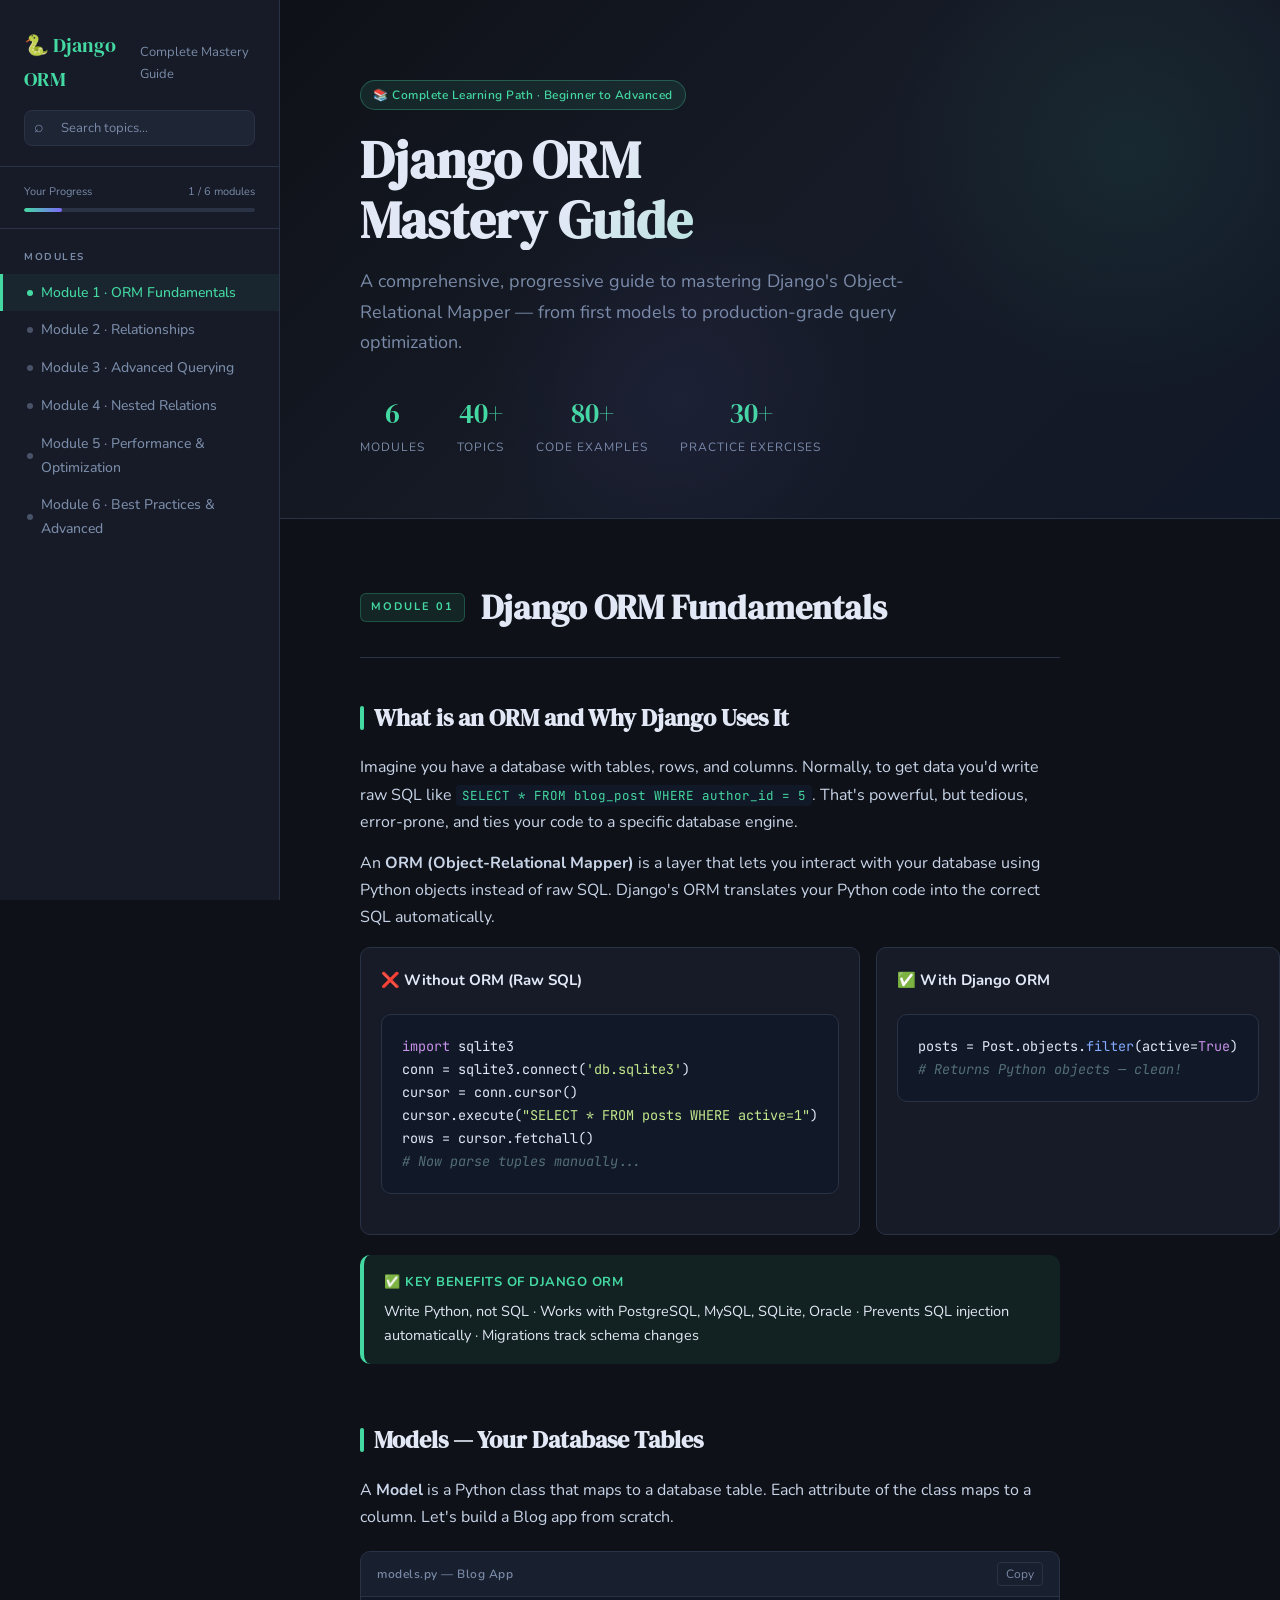
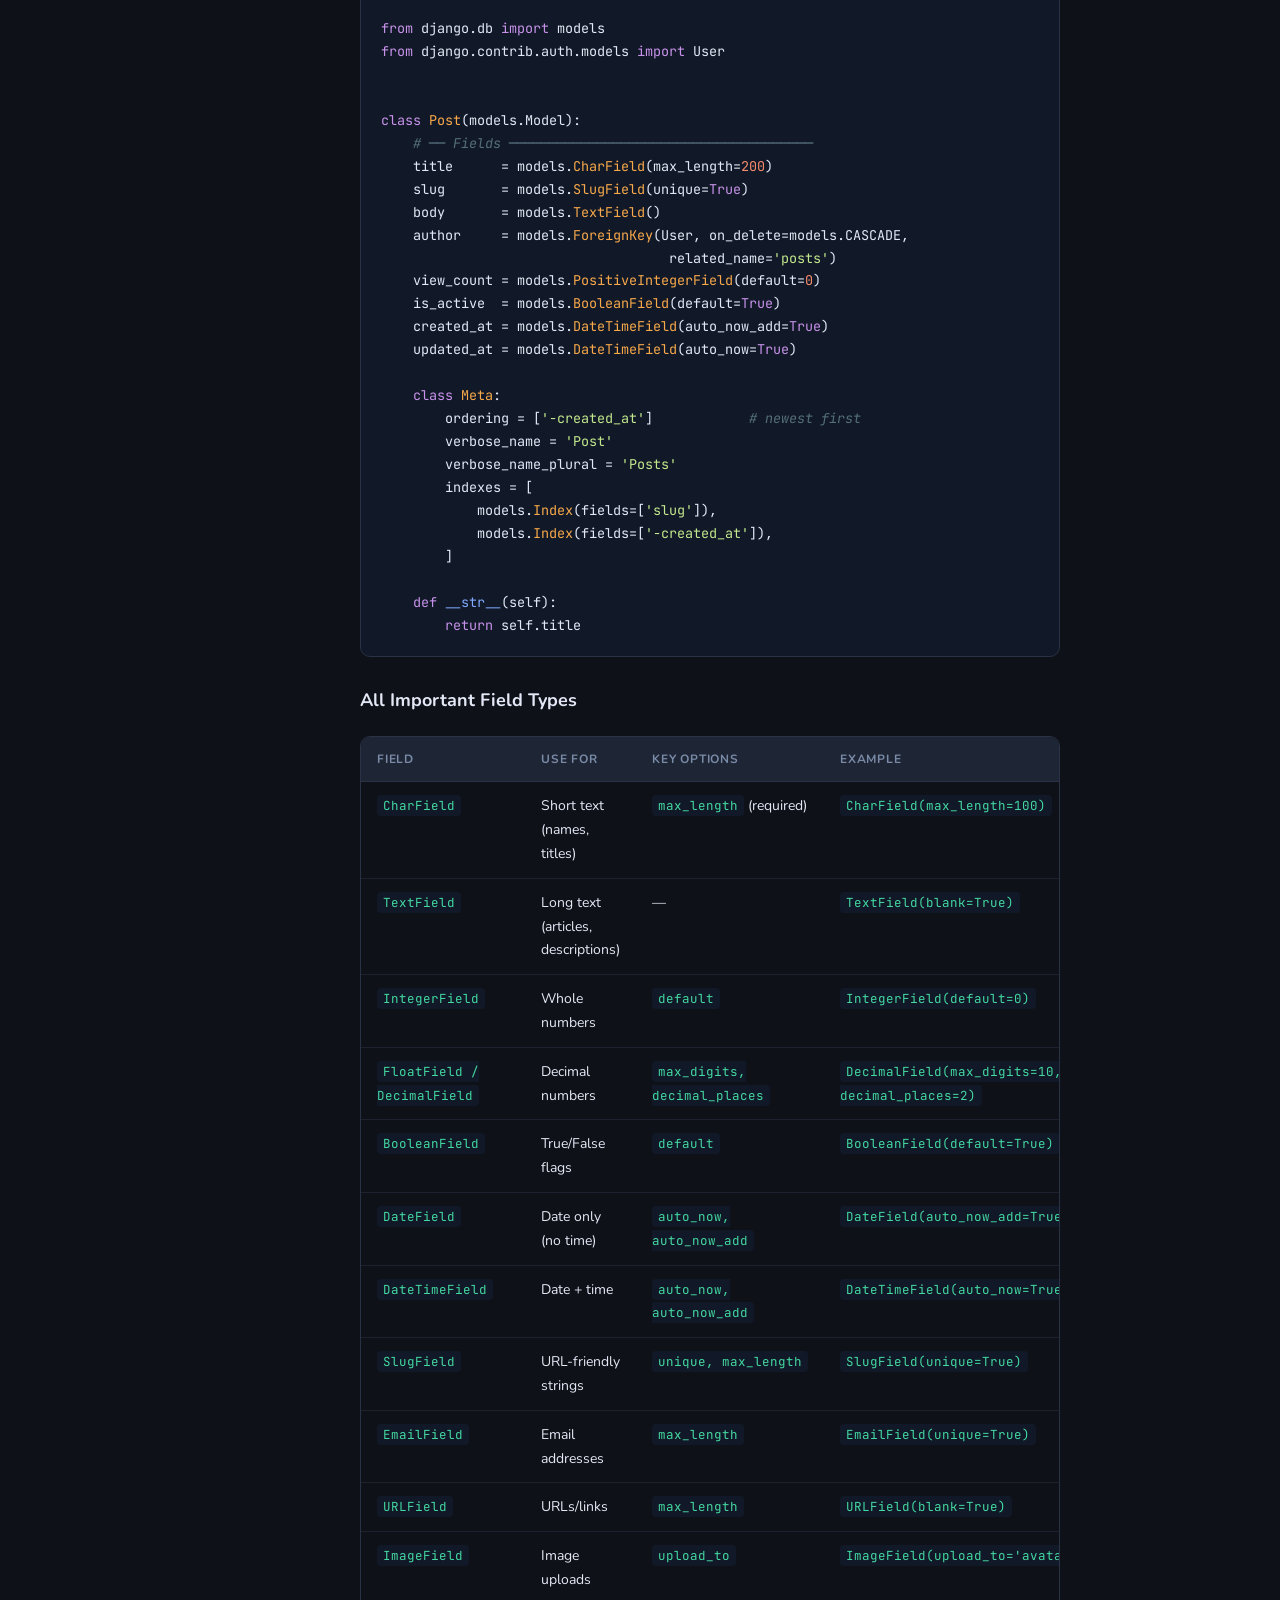
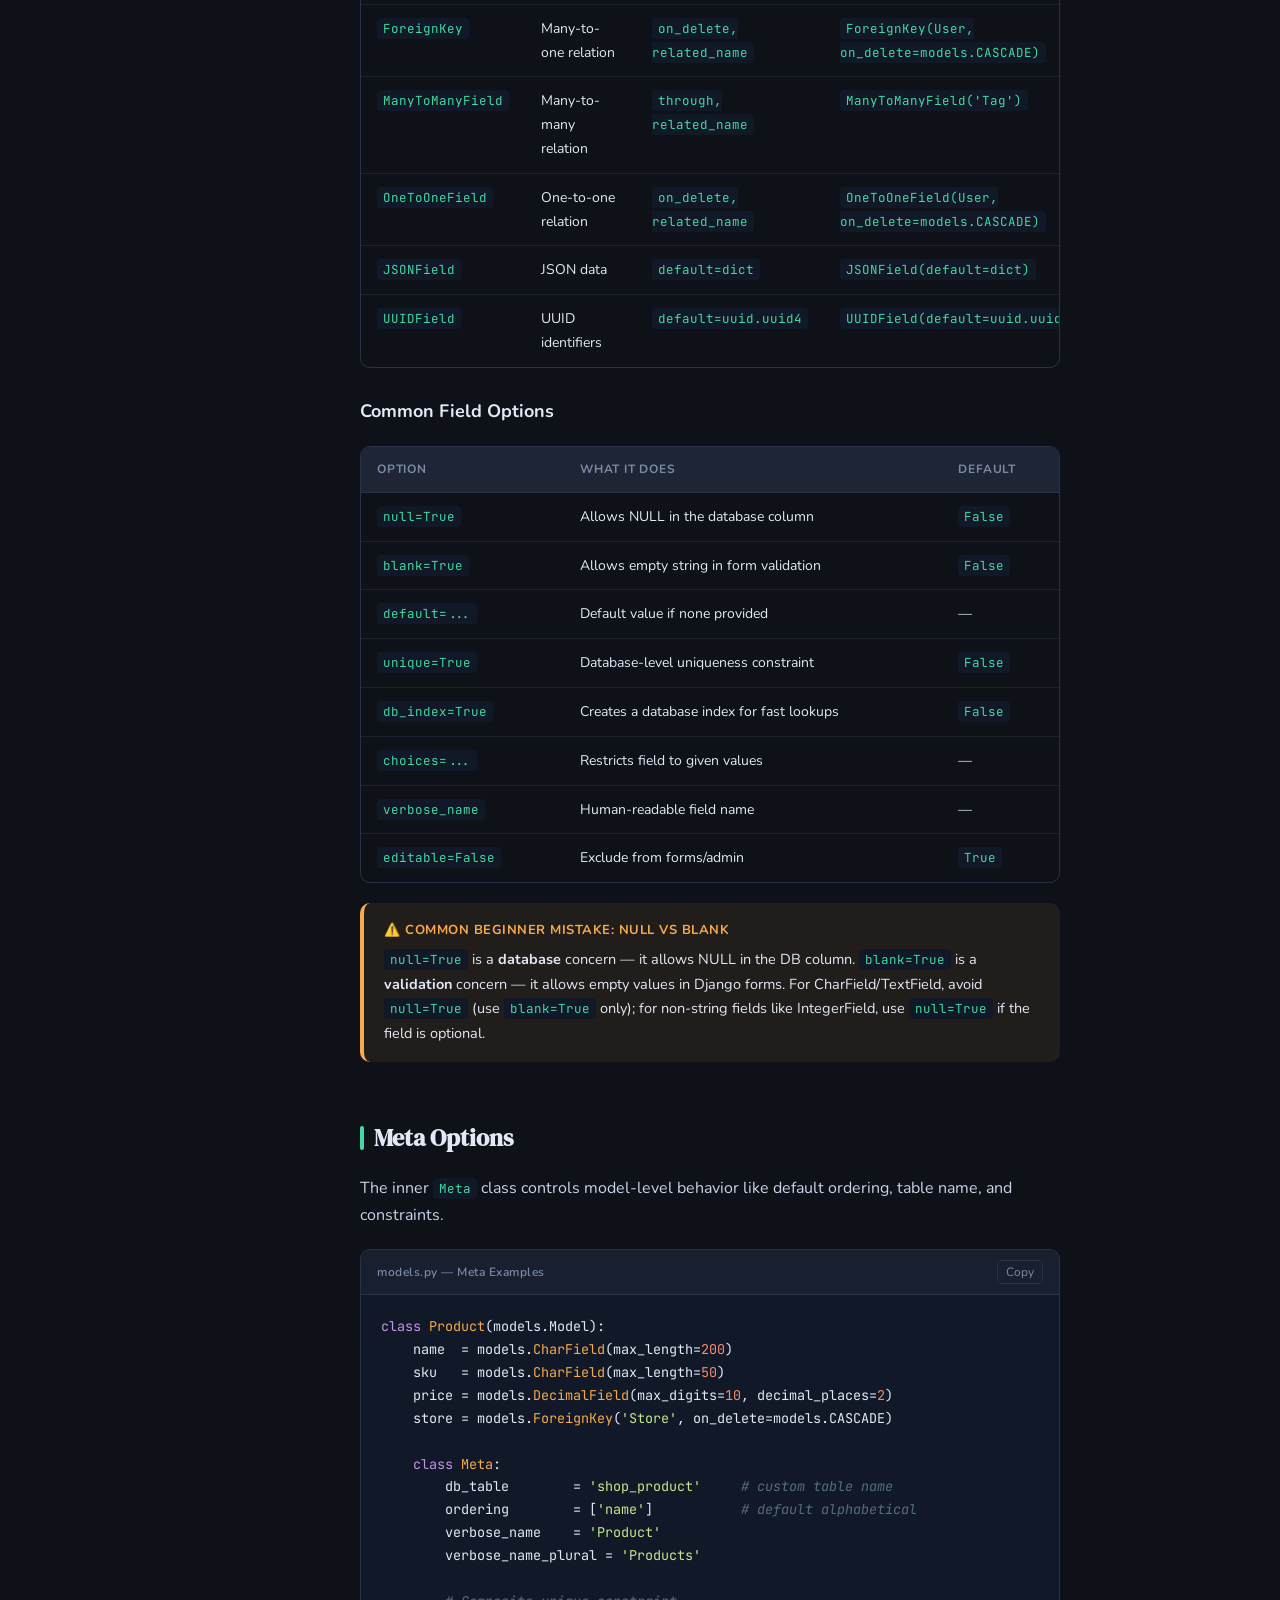
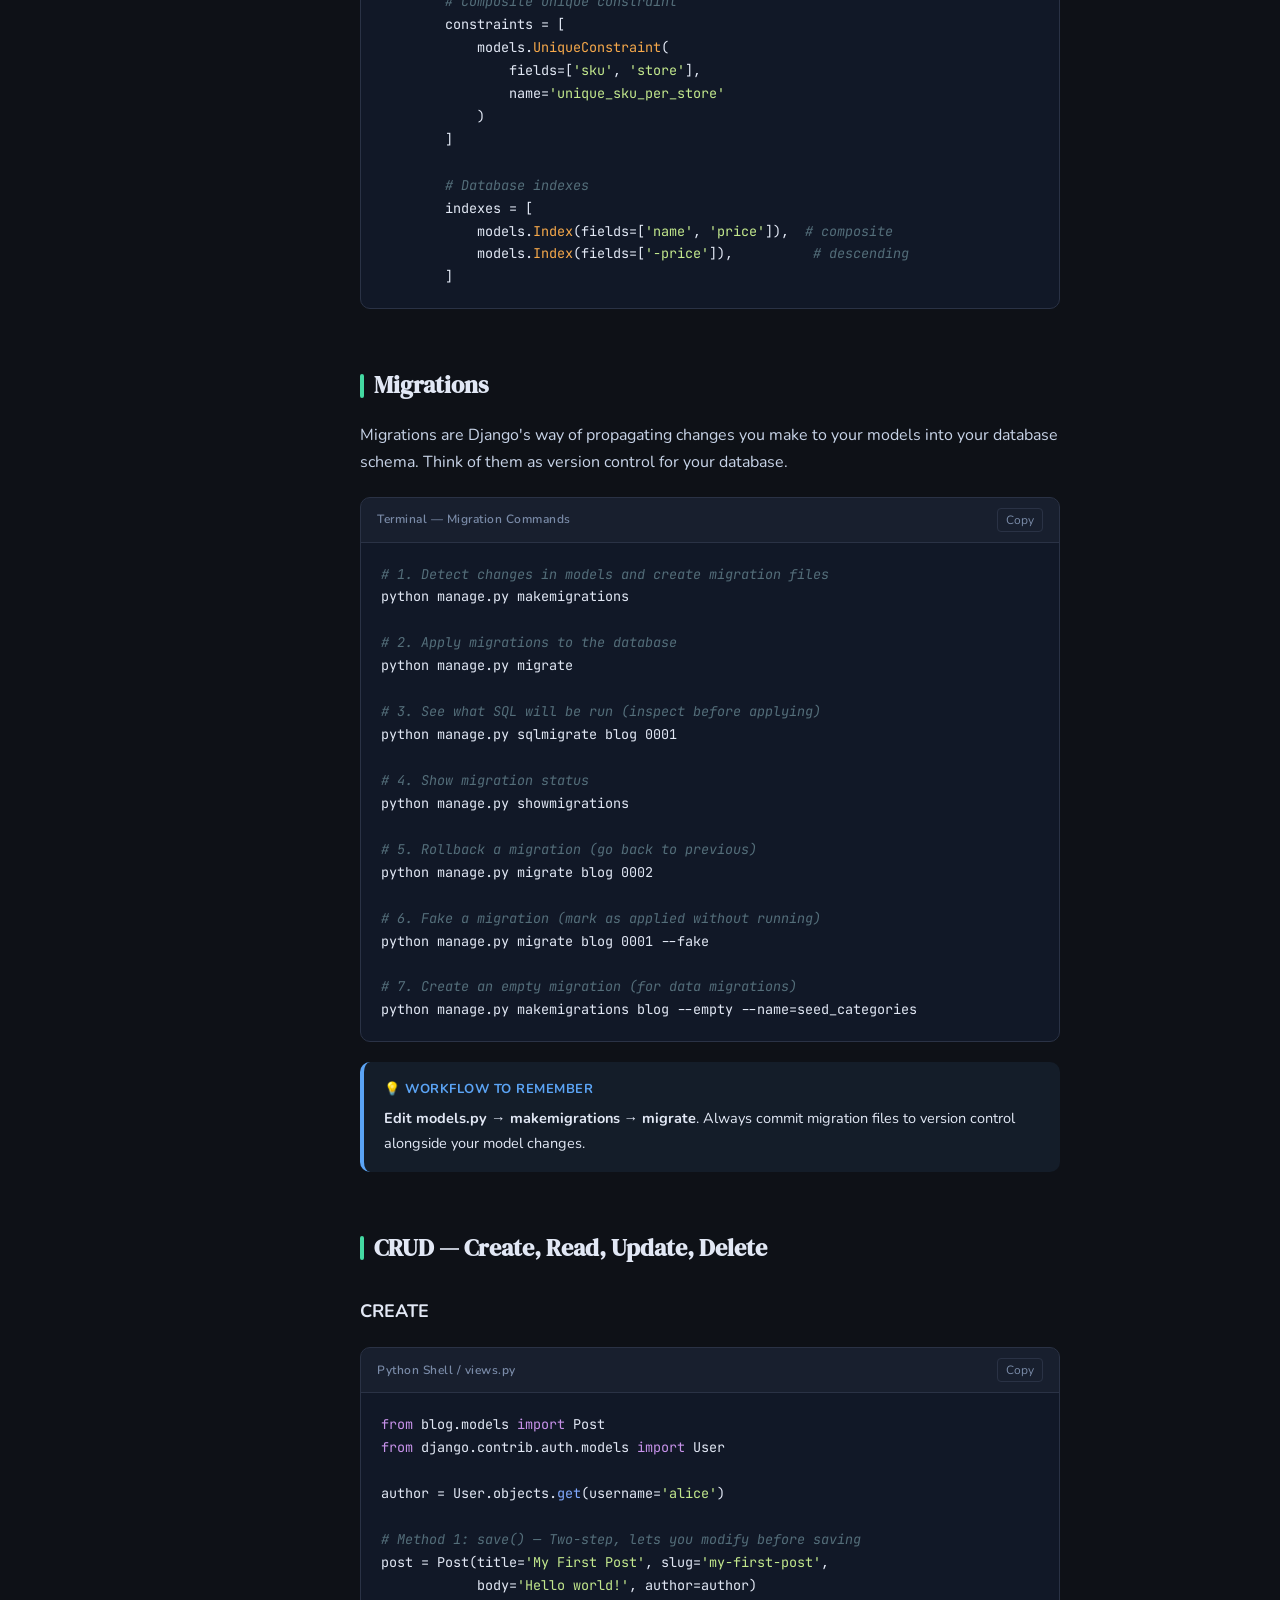
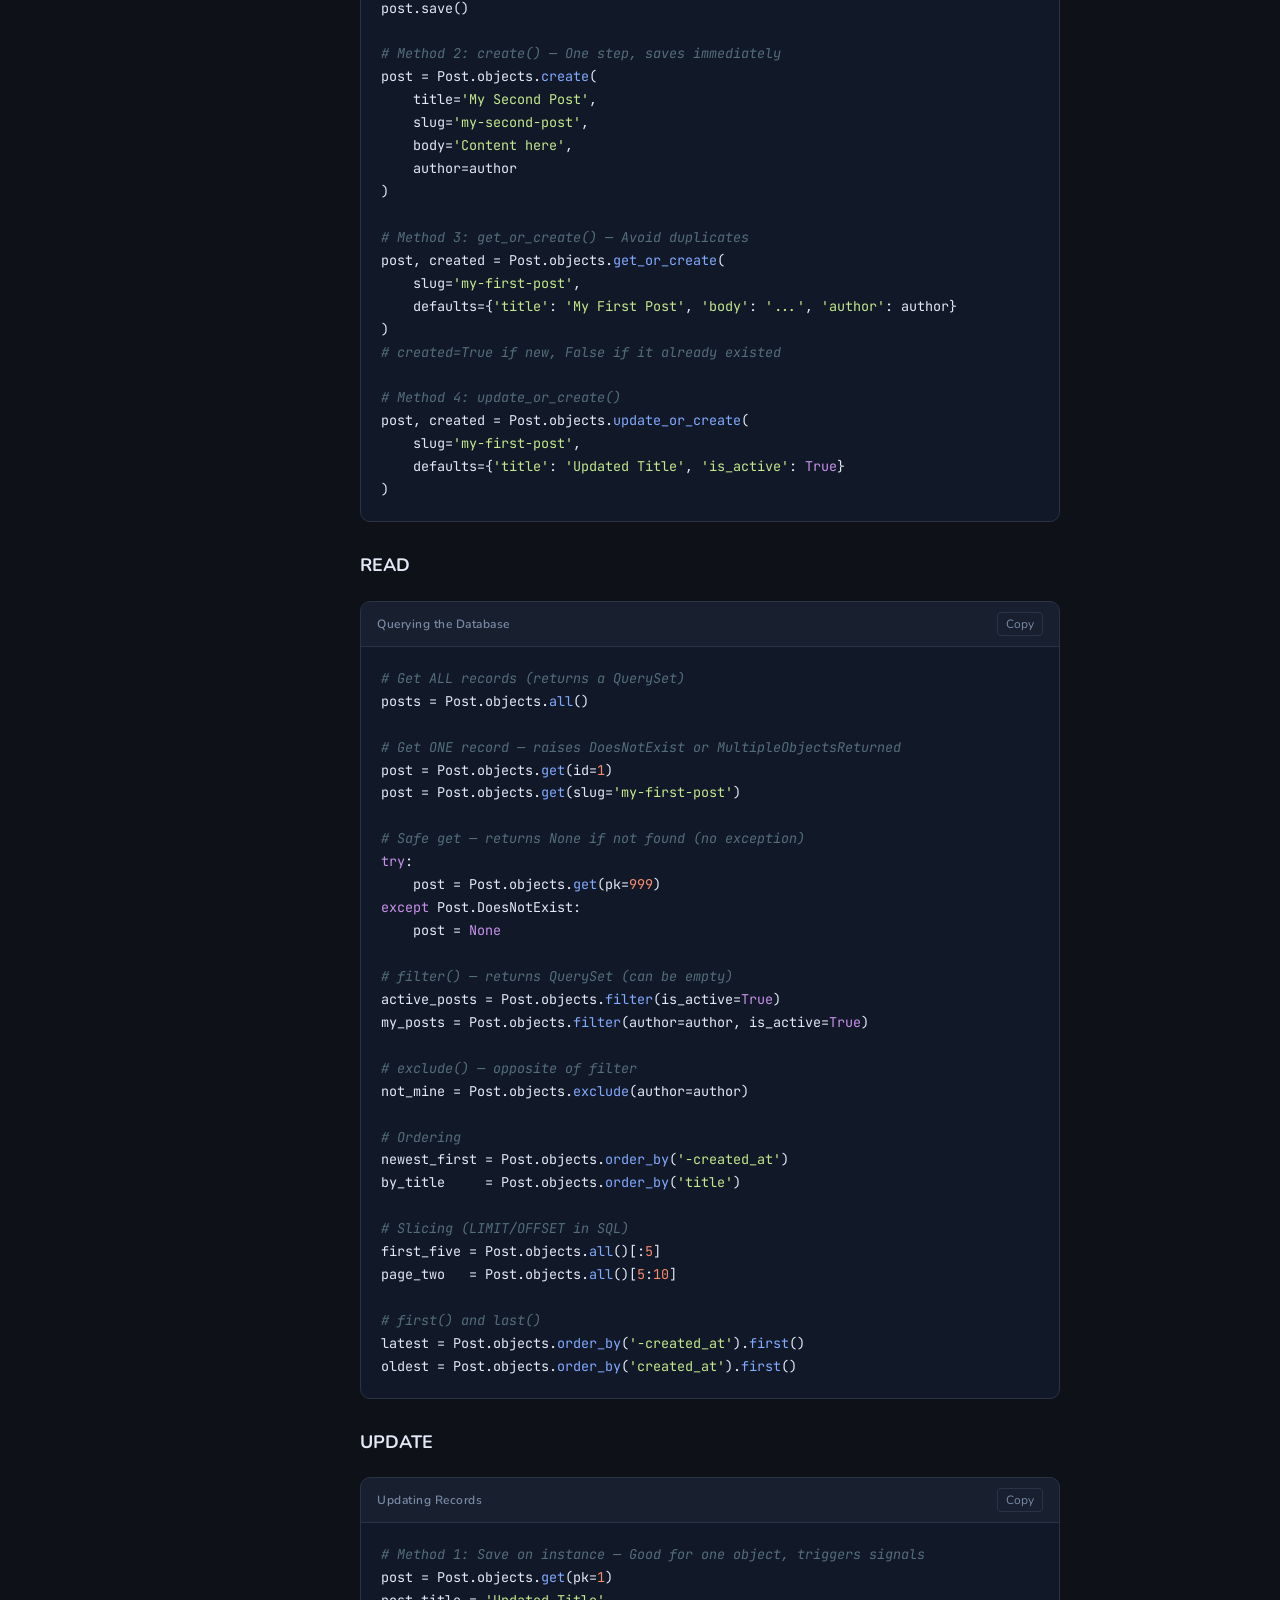
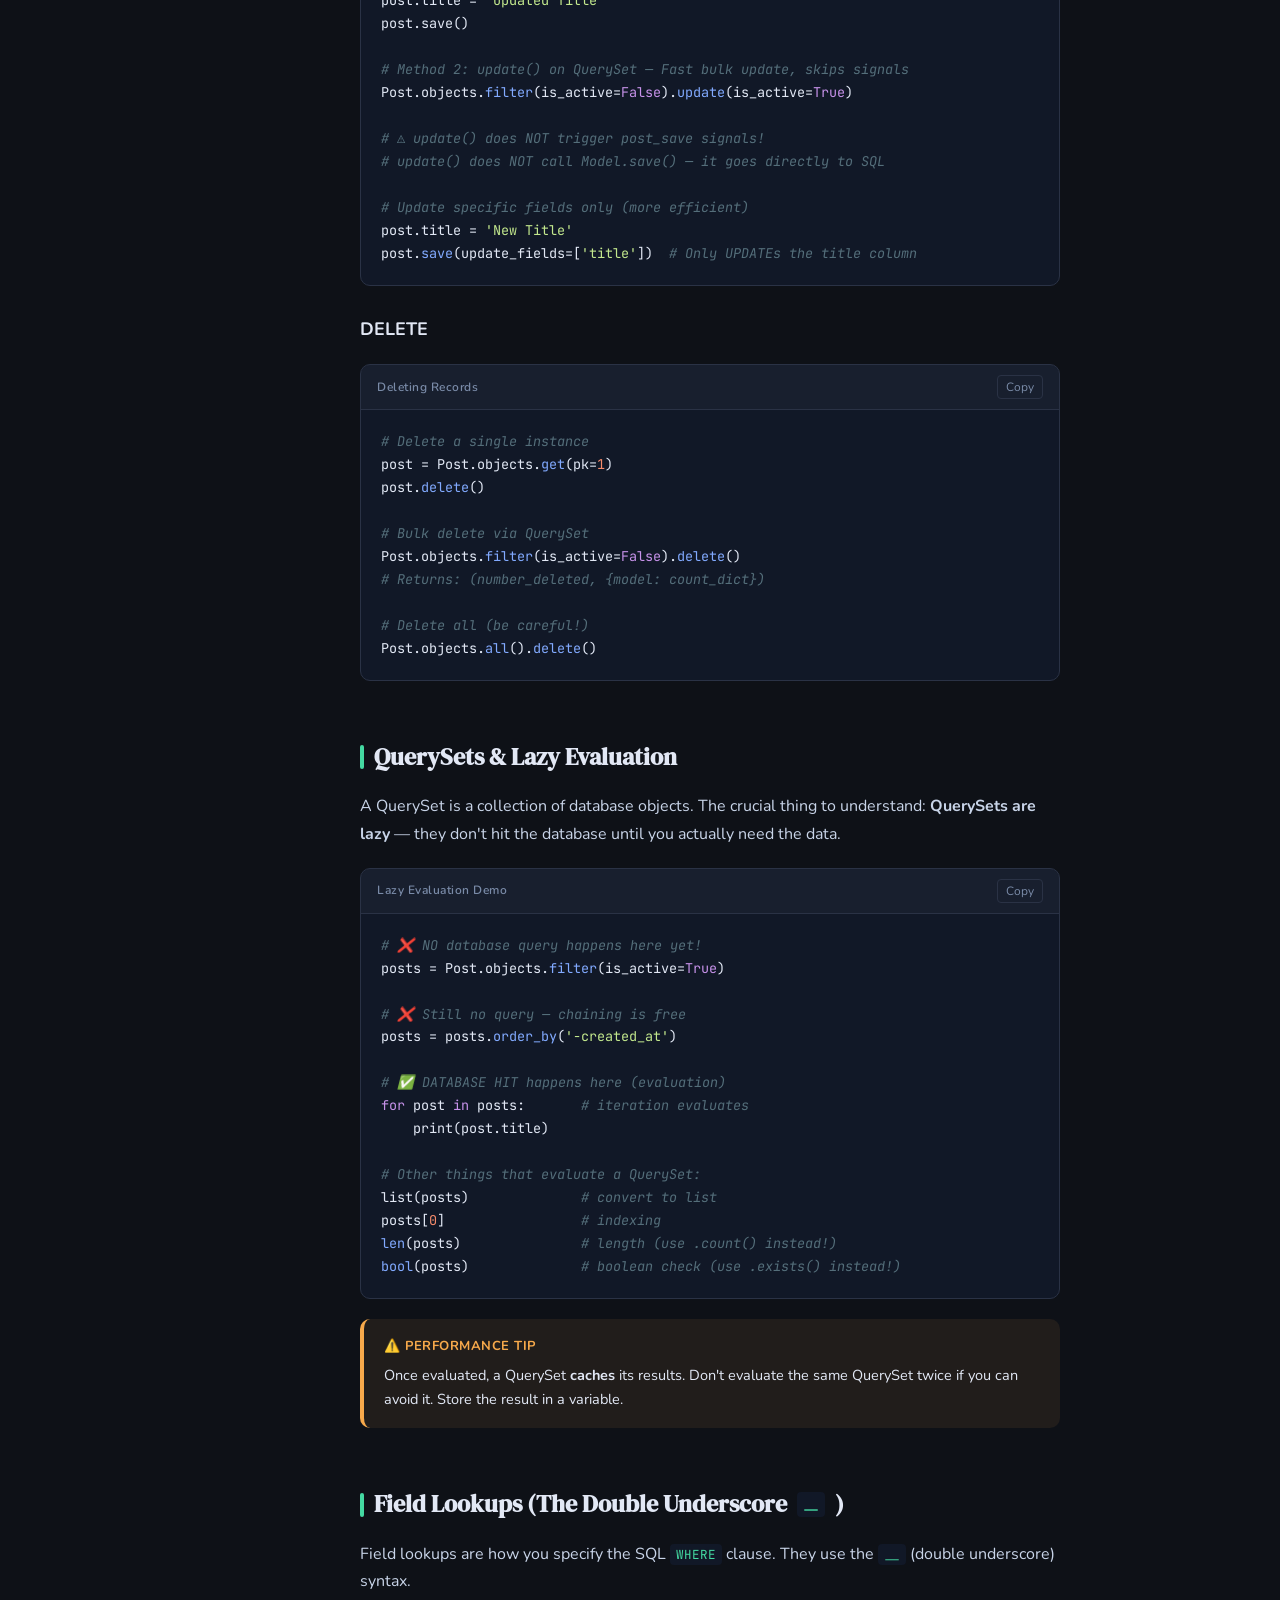
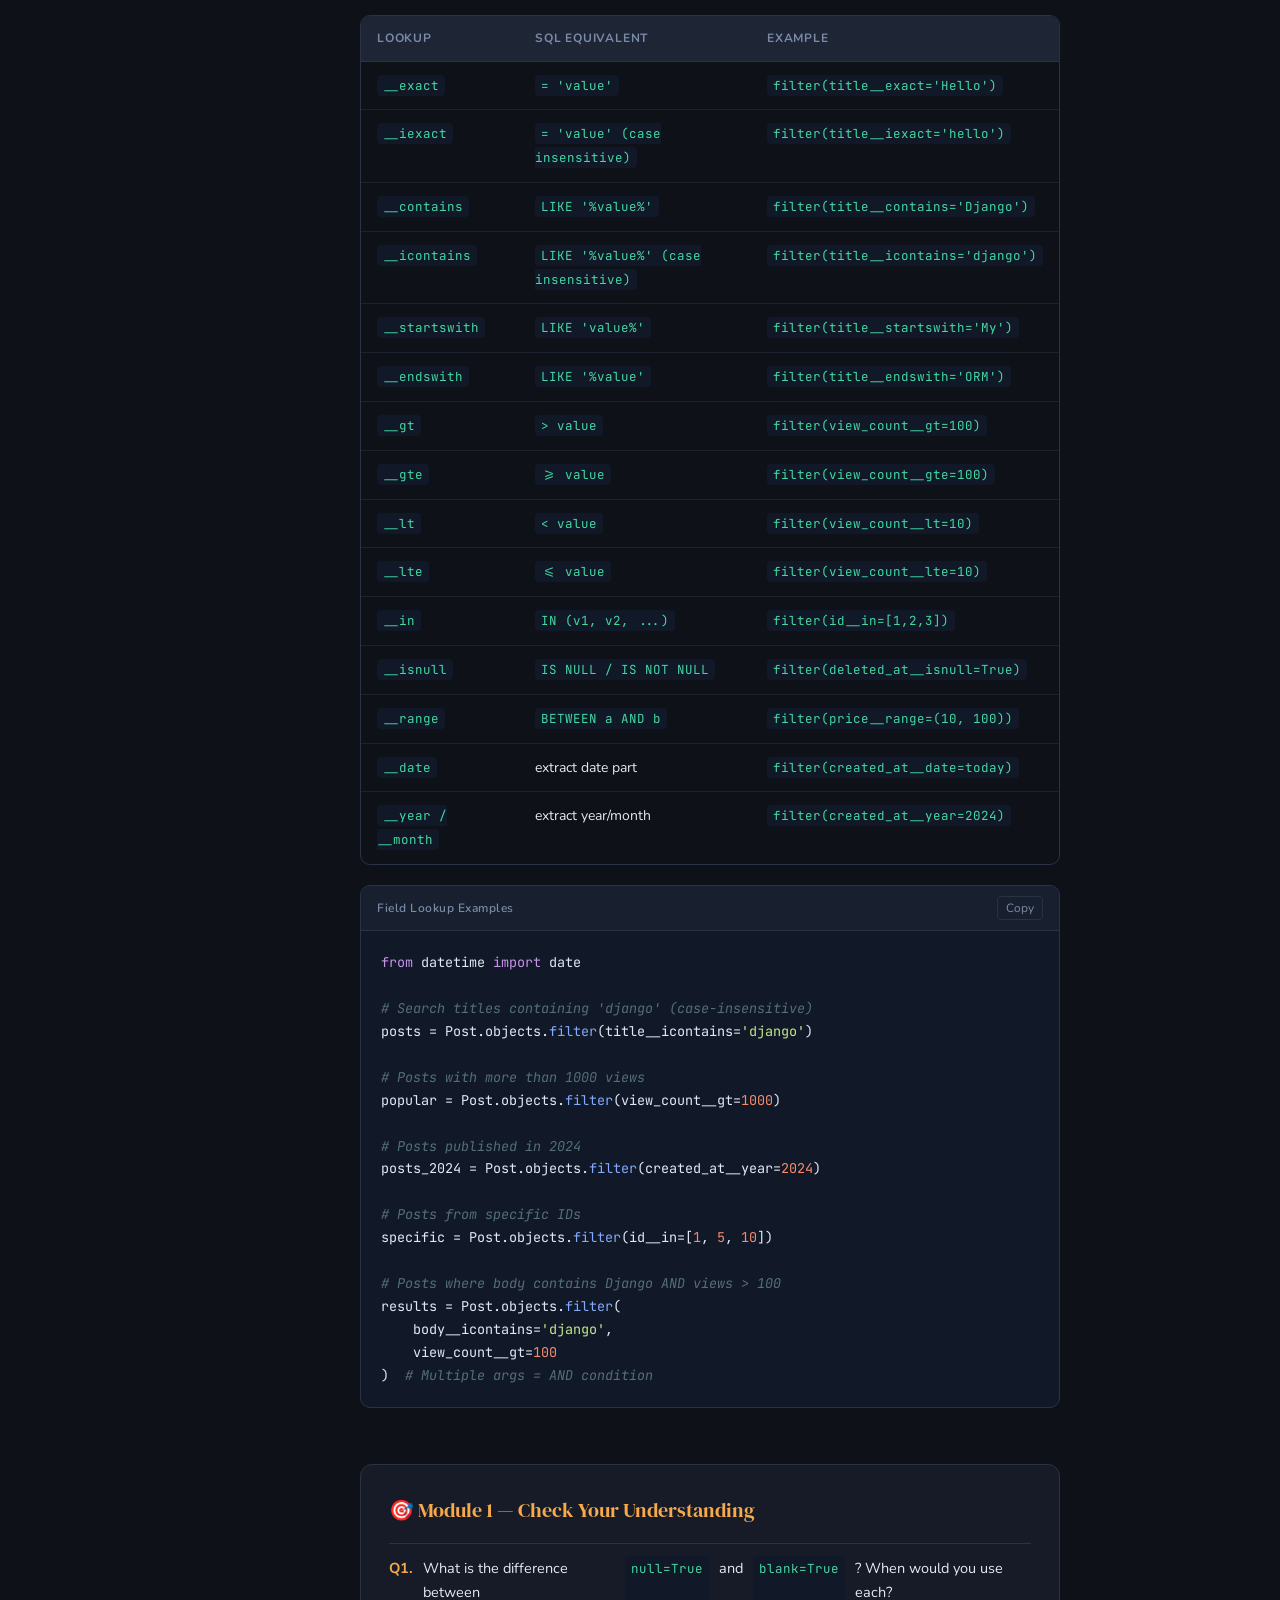
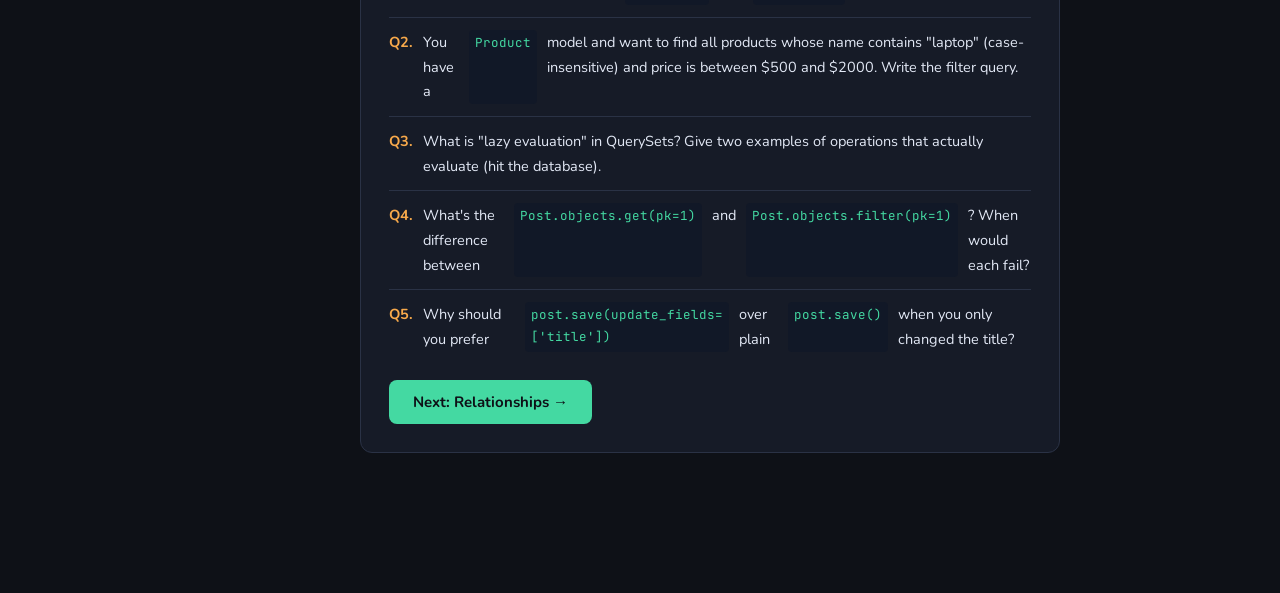
==== django-orm-docs.html @ 96771d65 "django orm docs" ====
<!DOCTYPE html>
<html lang="en">
<head>
<meta charset="UTF-8">
<meta name="viewport" content="width=device-width, initial-scale=1.0">
<title>Django ORM Mastery — Complete Guide</title>
<link href="https://fonts.googleapis.com/css2?family=DM+Serif+Display:ital@0;1&family=JetBrains+Mono:wght@400;600&family=Nunito:wght@400;500;600;700&display=swap" rel="stylesheet">
<style>
  :root {
    --bg: #0e1117;
    --surface: #161b27;
    --surface2: #1e2535;
    --border: #2a3245;
    --accent: #44d9a2;
    --accent2: #7c6af7;
    --accent3: #f7a94b;
    --accent4: #e85d8a;
    --text: #e2e8f5;
    --text-muted: #7a8ba8;
    --code-bg: #111827;
    --green: #44d9a2;
    --purple: #7c6af7;
    --orange: #f7a94b;
    --pink: #e85d8a;
    --blue: #5ba4f5;
  }

  * { margin: 0; padding: 0; box-sizing: border-box; }

  html { scroll-behavior: smooth; }

  body {
    background: var(--bg);
    color: var(--text);
    font-family: 'Nunito', sans-serif;
    font-size: 16px;
    line-height: 1.7;
    display: flex;
    min-height: 100vh;
  }

  /* SIDEBAR */
  .sidebar {
    width: 280px;
    min-width: 280px;
    background: var(--surface);
    border-right: 1px solid var(--border);
    height: 100vh;
    position: sticky;
    top: 0;
    overflow-y: auto;
    padding: 0 0 40px 0;
    scrollbar-width: thin;
    scrollbar-color: var(--border) transparent;
  }

  .sidebar-header {
    padding: 28px 24px 20px;
    border-bottom: 1px solid var(--border);
    position: sticky;
    top: 0;
    background: var(--surface);
    z-index: 10;
  }

  .sidebar-logo {
    font-family: 'DM Serif Display', serif;
    font-size: 20px;
    color: var(--accent);
    display: flex;
    align-items: center;
    gap: 8px;
  }

  .sidebar-logo span { color: var(--text-muted); font-size: 13px; font-family: 'Nunito', sans-serif; display: block; margin-top: 2px; }

  .sidebar-search {
    margin-top: 14px;
    position: relative;
  }

  .sidebar-search input {
    width: 100%;
    background: var(--surface2);
    border: 1px solid var(--border);
    border-radius: 8px;
    padding: 8px 12px 8px 36px;
    color: var(--text);
    font-size: 13px;
    font-family: 'Nunito', sans-serif;
    outline: none;
    transition: border-color 0.2s;
  }

  .sidebar-search input:focus { border-color: var(--accent); }
  .sidebar-search input::placeholder { color: var(--text-muted); }

  .sidebar-search::before {
    content: '⌕';
    position: absolute;
    left: 10px;
    top: 50%;
    transform: translateY(-50%);
    color: var(--text-muted);
    font-size: 16px;
  }

  .nav-section {
    padding: 20px 0 0 0;
  }

  .nav-section-label {
    font-size: 10px;
    font-weight: 700;
    letter-spacing: 1.5px;
    text-transform: uppercase;
    color: var(--text-muted);
    padding: 0 24px 8px;
  }

  .nav-item {
    display: flex;
    align-items: center;
    gap: 8px;
    padding: 7px 24px;
    color: var(--text-muted);
    text-decoration: none;
    font-size: 14px;
    font-weight: 500;
    border-left: 3px solid transparent;
    transition: all 0.15s;
    cursor: pointer;
  }

  .nav-item:hover { color: var(--text); background: var(--surface2); }
  .nav-item.active { color: var(--accent); border-left-color: var(--accent); background: rgba(68,217,162,0.06); }

  .nav-item .dot {
    width: 6px; height: 6px;
    border-radius: 50%;
    background: currentColor;
    flex-shrink: 0;
    opacity: 0.5;
  }

  .nav-item.active .dot { opacity: 1; }

  /* MAIN */
  .main {
    flex: 1;
    min-width: 0;
    padding: 0;
  }

  /* HERO */
  .hero {
    background: linear-gradient(135deg, #0e1117 0%, #161b27 50%, #111827 100%);
    border-bottom: 1px solid var(--border);
    padding: 80px 80px 60px;
    position: relative;
    overflow: hidden;
  }

  .hero::before {
    content: '';
    position: absolute;
    top: -100px; right: -100px;
    width: 500px; height: 500px;
    background: radial-gradient(circle, rgba(68,217,162,0.08) 0%, transparent 70%);
    pointer-events: none;
  }

  .hero::after {
    content: '';
    position: absolute;
    bottom: -80px; left: 200px;
    width: 400px; height: 400px;
    background: radial-gradient(circle, rgba(124,106,247,0.07) 0%, transparent 70%);
    pointer-events: none;
  }

  .hero-badge {
    display: inline-flex;
    align-items: center;
    gap: 6px;
    background: rgba(68,217,162,0.1);
    border: 1px solid rgba(68,217,162,0.3);
    border-radius: 20px;
    padding: 4px 12px;
    font-size: 12px;
    color: var(--accent);
    font-weight: 600;
    margin-bottom: 20px;
    letter-spacing: 0.5px;
  }

  .hero h1 {
    font-family: 'DM Serif Display', serif;
    font-size: 52px;
    line-height: 1.15;
    margin-bottom: 16px;
    background: linear-gradient(135deg, #e2e8f5 30%, var(--accent));
    -webkit-background-clip: text;
    -webkit-text-fill-color: transparent;
    background-clip: text;
  }

  .hero p {
    font-size: 18px;
    color: var(--text-muted);
    max-width: 600px;
    margin-bottom: 32px;
  }

  .hero-stats {
    display: flex;
    gap: 32px;
  }

  .hero-stat {
    text-align: center;
  }

  .hero-stat .num {
    font-family: 'DM Serif Display', serif;
    font-size: 28px;
    color: var(--accent);
  }

  .hero-stat .label {
    font-size: 12px;
    color: var(--text-muted);
    text-transform: uppercase;
    letter-spacing: 1px;
  }

  /* CONTENT AREA */
  .content {
    max-width: 860px;
    padding: 60px 80px;
  }

  /* MODULE */
  .module {
    margin-bottom: 80px;
    display: none;
  }

  .module.active { display: block; }

  .module-header {
    display: flex;
    align-items: center;
    gap: 16px;
    margin-bottom: 40px;
    padding-bottom: 20px;
    border-bottom: 1px solid var(--border);
  }

  .module-number {
    font-size: 11px;
    font-weight: 700;
    letter-spacing: 2px;
    text-transform: uppercase;
    color: var(--accent);
    background: rgba(68,217,162,0.1);
    border: 1px solid rgba(68,217,162,0.25);
    border-radius: 6px;
    padding: 4px 10px;
    white-space: nowrap;
  }

  .module-title {
    font-family: 'DM Serif Display', serif;
    font-size: 34px;
    color: var(--text);
  }

  /* SECTIONS */
  .section {
    margin-bottom: 56px;
  }

  .section-title {
    font-family: 'DM Serif Display', serif;
    font-size: 24px;
    color: var(--text);
    margin-bottom: 16px;
    display: flex;
    align-items: center;
    gap: 10px;
  }

  .section-title::before {
    content: '';
    display: inline-block;
    width: 4px;
    height: 24px;
    background: var(--accent);
    border-radius: 2px;
    flex-shrink: 0;
  }

  .subsection-title {
    font-size: 18px;
    font-weight: 700;
    color: var(--text);
    margin: 28px 0 12px;
  }

  p { margin-bottom: 14px; color: #c8d4e8; }

  /* CALLOUT BOXES */
  .callout {
    border-radius: 10px;
    padding: 16px 20px;
    margin: 20px 0;
    border-left: 4px solid;
    font-size: 14.5px;
  }

  .callout.info { background: rgba(91,164,245,0.08); border-color: var(--blue); }
  .callout.success { background: rgba(68,217,162,0.08); border-color: var(--accent); }
  .callout.warning { background: rgba(247,169,75,0.08); border-color: var(--orange); }
  .callout.danger { background: rgba(232,93,138,0.08); border-color: var(--pink); }

  .callout-title {
    font-weight: 700;
    font-size: 13px;
    text-transform: uppercase;
    letter-spacing: 0.5px;
    margin-bottom: 6px;
  }

  .callout.info .callout-title { color: var(--blue); }
  .callout.success .callout-title { color: var(--accent); }
  .callout.warning .callout-title { color: var(--orange); }
  .callout.danger .callout-title { color: var(--pink); }

  /* CODE BLOCKS */
  .code-block {
    background: var(--code-bg);
    border: 1px solid var(--border);
    border-radius: 10px;
    margin: 20px 0;
    overflow: hidden;
  }

  .code-header {
    display: flex;
    align-items: center;
    justify-content: space-between;
    padding: 10px 16px;
    background: rgba(255,255,255,0.03);
    border-bottom: 1px solid var(--border);
  }

  .code-lang {
    font-size: 12px;
    font-weight: 600;
    color: var(--text-muted);
    letter-spacing: 0.5px;
  }

  .code-copy {
    font-size: 12px;
    color: var(--text-muted);
    cursor: pointer;
    padding: 3px 8px;
    border-radius: 4px;
    background: transparent;
    border: 1px solid var(--border);
    color: var(--text-muted);
    transition: all 0.2s;
    font-family: 'Nunito', sans-serif;
  }

  .code-copy:hover { color: var(--accent); border-color: var(--accent); }

  pre {
    padding: 20px;
    overflow-x: auto;
    font-family: 'JetBrains Mono', monospace;
    font-size: 13.5px;
    line-height: 1.7;
  }

  /* Syntax highlighting via spans */
  .kw { color: #c792ea; }
  .cm { color: #546e7a; font-style: italic; }
  .st { color: #c3e88d; }
  .fn { color: #82aaff; }
  .cl { color: var(--orange); }
  .nu { color: #f78c6c; }
  .op { color: #89ddff; }
  .dec { color: var(--accent); }
  .at { color: #ffcb6b; }

  /* TABLES */
  .table-wrap { overflow-x: auto; margin: 20px 0; border-radius: 10px; border: 1px solid var(--border); }

  table { width: 100%; border-collapse: collapse; }
  thead { background: var(--surface2); }
  th {
    padding: 12px 16px;
    text-align: left;
    font-size: 12px;
    text-transform: uppercase;
    letter-spacing: 0.8px;
    color: var(--text-muted);
    font-weight: 700;
    border-bottom: 1px solid var(--border);
  }
  td {
    padding: 12px 16px;
    font-size: 14px;
    border-bottom: 1px solid rgba(42,50,69,0.5);
    vertical-align: top;
  }
  tr:last-child td { border-bottom: none; }
  tr:hover td { background: rgba(255,255,255,0.02); }
  code { font-family: 'JetBrains Mono', monospace; font-size: 12.5px; background: var(--code-bg); padding: 2px 6px; border-radius: 4px; color: var(--accent); }

  /* QUIZ */
  .quiz-box {
    background: var(--surface);
    border: 1px solid var(--border);
    border-radius: 12px;
    padding: 28px;
    margin: 32px 0;
  }

  .quiz-title {
    font-family: 'DM Serif Display', serif;
    font-size: 20px;
    color: var(--accent3);
    margin-bottom: 16px;
    display: flex;
    align-items: center;
    gap: 8px;
  }

  .quiz-q {
    padding: 12px 0;
    border-top: 1px solid var(--border);
    font-size: 14.5px;
    color: var(--text);
    display: flex;
    gap: 10px;
  }

  .quiz-q .qnum {
    color: var(--accent3);
    font-weight: 700;
    flex-shrink: 0;
  }

  /* NEXT MODULE BUTTON */
  .next-btn {
    display: inline-flex;
    align-items: center;
    gap: 8px;
    background: var(--accent);
    color: #0e1117;
    border: none;
    border-radius: 8px;
    padding: 12px 24px;
    font-size: 15px;
    font-weight: 700;
    cursor: pointer;
    font-family: 'Nunito', sans-serif;
    transition: all 0.2s;
    margin-top: 16px;
  }

  .next-btn:hover { background: #3bc98f; transform: translateY(-1px); box-shadow: 0 8px 24px rgba(68,217,162,0.25); }

  /* PILL TAGS */
  .tag {
    display: inline-block;
    font-size: 11px;
    font-weight: 700;
    padding: 3px 8px;
    border-radius: 4px;
    letter-spacing: 0.3px;
    margin: 2px;
  }

  .tag.green { background: rgba(68,217,162,0.15); color: var(--green); }
  .tag.purple { background: rgba(124,106,247,0.15); color: var(--purple); }
  .tag.orange { background: rgba(247,169,75,0.15); color: var(--orange); }
  .tag.pink { background: rgba(232,93,138,0.15); color: var(--pink); }
  .tag.blue { background: rgba(91,164,245,0.15); color: var(--blue); }

  /* PROGRESS BAR */
  .progress-wrap {
    padding: 16px 24px;
    border-bottom: 1px solid var(--border);
  }

  .progress-label {
    font-size: 11px;
    color: var(--text-muted);
    margin-bottom: 6px;
    display: flex;
    justify-content: space-between;
  }

  .progress-bar {
    height: 4px;
    background: var(--border);
    border-radius: 2px;
    overflow: hidden;
  }

  .progress-fill {
    height: 100%;
    background: linear-gradient(90deg, var(--accent), var(--accent2));
    border-radius: 2px;
    transition: width 0.4s ease;
  }

  /* LIST STYLES */
  ul, ol { padding-left: 20px; margin: 12px 0; }
  li { margin-bottom: 6px; color: #c8d4e8; font-size: 15px; }
  li code { font-size: 12.5px; }

  /* GRID */
  .grid-2 { display: grid; grid-template-columns: 1fr 1fr; gap: 16px; margin: 16px 0; }

  .card {
    background: var(--surface);
    border: 1px solid var(--border);
    border-radius: 10px;
    padding: 20px;
  }

  .card-title { font-weight: 700; margin-bottom: 8px; font-size: 15px; color: var(--text); }

  /* SCROLLBAR */
  ::-webkit-scrollbar { width: 6px; height: 6px; }
  ::-webkit-scrollbar-track { background: transparent; }
  ::-webkit-scrollbar-thumb { background: var(--border); border-radius: 3px; }

  /* SEPARATOR */
  hr { border: none; border-top: 1px solid var(--border); margin: 40px 0; }

  /* BREADCRUMB */
  .breadcrumb {
    font-size: 13px;
    color: var(--text-muted);
    padding: 16px 80px;
    border-bottom: 1px solid var(--border);
    background: var(--surface);
  }

  .breadcrumb span { color: var(--accent); }

  @media (max-width: 900px) {
    .sidebar { display: none; }
    .hero, .content { padding: 40px 24px; }
    .hero h1 { font-size: 36px; }
    .grid-2 { grid-template-columns: 1fr; }
  }
</style>
</head>
<body>

<!-- SIDEBAR -->
<aside class="sidebar">
  <div class="sidebar-header">
    <div class="sidebar-logo">
      🐍 Django ORM
      <span>Complete Mastery Guide</span>
    </div>
    <div class="sidebar-search">
      <input type="text" placeholder="Search topics..." id="searchInput" oninput="filterNav(this.value)">
    </div>
  </div>
  <div class="progress-wrap">
    <div class="progress-label"><span>Your Progress</span><span id="progressText">1 / 6 modules</span></div>
    <div class="progress-bar"><div class="progress-fill" id="progressFill" style="width:16.6%"></div></div>
  </div>
  <nav id="sidebarNav">
    <div class="nav-section">
      <div class="nav-section-label">Modules</div>
      <a class="nav-item active" onclick="showModule(0)" data-label="module 1 fundamentals orm basics">
        <span class="dot"></span>Module 1 · ORM Fundamentals
      </a>
      <a class="nav-item" onclick="showModule(1)" data-label="module 2 relationships foreignkey onetoonefield manytomany">
        <span class="dot"></span>Module 2 · Relationships
      </a>
      <a class="nav-item" onclick="showModule(2)" data-label="module 3 advanced querying annotate aggregate F Q">
        <span class="dot"></span>Module 3 · Advanced Querying
      </a>
      <a class="nav-item" onclick="showModule(3)" data-label="module 4 nested relations deep queries double underscore">
        <span class="dot"></span>Module 4 · Nested Relations
      </a>
      <a class="nav-item" onclick="showModule(4)" data-label="module 5 performance optimization n+1 select_related prefetch_related">
        <span class="dot"></span>Module 5 · Performance &amp; Optimization
      </a>
      <a class="nav-item" onclick="showModule(5)" data-label="module 6 best practices managers signals transactions async">
        <span class="dot"></span>Module 6 · Best Practices &amp; Advanced
      </a>
    </div>
  </nav>
</aside>

<!-- MAIN -->
<main class="main">

  <!-- HERO -->
  <div class="hero" id="heroSection">
    <div class="hero-badge">📚 Complete Learning Path · Beginner to Advanced</div>
    <h1>Django ORM<br>Mastery Guide</h1>
    <p>A comprehensive, progressive guide to mastering Django's Object-Relational Mapper — from first models to production-grade query optimization.</p>
    <div class="hero-stats">
      <div class="hero-stat"><div class="num">6</div><div class="label">Modules</div></div>
      <div class="hero-stat"><div class="num">40+</div><div class="label">Topics</div></div>
      <div class="hero-stat"><div class="num">80+</div><div class="label">Code Examples</div></div>
      <div class="hero-stat"><div class="num">30+</div><div class="label">Practice Exercises</div></div>
    </div>
  </div>

  <!-- ==================== MODULE 1 ==================== -->
  <div class="content">
  <div class="module active" id="module-0">
    <div class="module-header">
      <span class="module-number">Module 01</span>
      <h2 class="module-title">Django ORM Fundamentals</h2>
    </div>

    <!-- 1.1 What is ORM -->
    <div class="section">
      <h3 class="section-title">What is an ORM and Why Django Uses It</h3>
      <p>Imagine you have a database with tables, rows, and columns. Normally, to get data you'd write raw SQL like <code>SELECT * FROM blog_post WHERE author_id = 5</code>. That's powerful, but tedious, error-prone, and ties your code to a specific database engine.</p>
      <p>An <strong>ORM (Object-Relational Mapper)</strong> is a layer that lets you interact with your database using Python objects instead of raw SQL. Django's ORM translates your Python code into the correct SQL automatically.</p>
      <div class="grid-2">
        <div class="card">
          <div class="card-title">❌ Without ORM (Raw SQL)</div>
          <div class="code-block"><pre><span class="kw">import</span> sqlite3
conn = sqlite3.connect(<span class="st">'db.sqlite3'</span>)
cursor = conn.cursor()
cursor.execute(<span class="st">"SELECT * FROM posts WHERE active=1"</span>)
rows = cursor.fetchall()
<span class="cm"># Now parse tuples manually...</span></pre></div>
        </div>
        <div class="card">
          <div class="card-title">✅ With Django ORM</div>
          <div class="code-block"><pre>posts = Post.objects.<span class="fn">filter</span>(active=<span class="kw">True</span>)
<span class="cm"># Returns Python objects — clean!</span></pre></div>
        </div>
      </div>
      <div class="callout success">
        <div class="callout-title">✅ Key Benefits of Django ORM</div>
        Write Python, not SQL · Works with PostgreSQL, MySQL, SQLite, Oracle · Prevents SQL injection automatically · Migrations track schema changes
      </div>
    </div>

    <!-- 1.2 Your First Model -->
    <div class="section">
      <h3 class="section-title">Models — Your Database Tables</h3>
      <p>A <strong>Model</strong> is a Python class that maps to a database table. Each attribute of the class maps to a column. Let's build a Blog app from scratch.</p>
      <div class="code-block">
        <div class="code-header"><span class="code-lang">models.py — Blog App</span><button class="code-copy" onclick="copyCode(this)">Copy</button></div>
        <pre><span class="kw">from</span> django.db <span class="kw">import</span> models
<span class="kw">from</span> django.contrib.auth.models <span class="kw">import</span> User


<span class="kw">class</span> <span class="cl">Post</span>(models.Model):
    <span class="cm"># ── Fields ──────────────────────────────────────</span>
    title      = models.<span class="cl">CharField</span>(max_length=<span class="nu">200</span>)
    slug       = models.<span class="cl">SlugField</span>(unique=<span class="kw">True</span>)
    body       = models.<span class="cl">TextField</span>()
    author     = models.<span class="cl">ForeignKey</span>(User, on_delete=models.CASCADE,
                                    related_name=<span class="st">'posts'</span>)
    view_count = models.<span class="cl">PositiveIntegerField</span>(default=<span class="nu">0</span>)
    is_active  = models.<span class="cl">BooleanField</span>(default=<span class="kw">True</span>)
    created_at = models.<span class="cl">DateTimeField</span>(auto_now_add=<span class="kw">True</span>)
    updated_at = models.<span class="cl">DateTimeField</span>(auto_now=<span class="kw">True</span>)

    <span class="kw">class</span> <span class="cl">Meta</span>:
        ordering = [<span class="st">'-created_at'</span>]            <span class="cm"># newest first</span>
        verbose_name = <span class="st">'Post'</span>
        verbose_name_plural = <span class="st">'Posts'</span>
        indexes = [
            models.<span class="cl">Index</span>(fields=[<span class="st">'slug'</span>]),
            models.<span class="cl">Index</span>(fields=[<span class="st">'-created_at'</span>]),
        ]

    <span class="kw">def</span> <span class="fn">__str__</span>(self):
        <span class="kw">return</span> self.title</pre>
      </div>

      <h4 class="subsection-title">All Important Field Types</h4>
      <div class="table-wrap">
        <table>
          <thead><tr><th>Field</th><th>Use For</th><th>Key Options</th><th>Example</th></tr></thead>
          <tbody>
            <tr><td><code>CharField</code></td><td>Short text (names, titles)</td><td><code>max_length</code> (required)</td><td><code>CharField(max_length=100)</code></td></tr>
            <tr><td><code>TextField</code></td><td>Long text (articles, descriptions)</td><td>—</td><td><code>TextField(blank=True)</code></td></tr>
            <tr><td><code>IntegerField</code></td><td>Whole numbers</td><td><code>default</code></td><td><code>IntegerField(default=0)</code></td></tr>
            <tr><td><code>FloatField / DecimalField</code></td><td>Decimal numbers</td><td><code>max_digits, decimal_places</code></td><td><code>DecimalField(max_digits=10, decimal_places=2)</code></td></tr>
            <tr><td><code>BooleanField</code></td><td>True/False flags</td><td><code>default</code></td><td><code>BooleanField(default=True)</code></td></tr>
            <tr><td><code>DateField</code></td><td>Date only (no time)</td><td><code>auto_now, auto_now_add</code></td><td><code>DateField(auto_now_add=True)</code></td></tr>
            <tr><td><code>DateTimeField</code></td><td>Date + time</td><td><code>auto_now, auto_now_add</code></td><td><code>DateTimeField(auto_now=True)</code></td></tr>
            <tr><td><code>SlugField</code></td><td>URL-friendly strings</td><td><code>unique, max_length</code></td><td><code>SlugField(unique=True)</code></td></tr>
            <tr><td><code>EmailField</code></td><td>Email addresses</td><td><code>max_length</code></td><td><code>EmailField(unique=True)</code></td></tr>
            <tr><td><code>URLField</code></td><td>URLs/links</td><td><code>max_length</code></td><td><code>URLField(blank=True)</code></td></tr>
            <tr><td><code>ImageField</code></td><td>Image uploads</td><td><code>upload_to</code></td><td><code>ImageField(upload_to='avatars/')</code></td></tr>
            <tr><td><code>ForeignKey</code></td><td>Many-to-one relation</td><td><code>on_delete, related_name</code></td><td><code>ForeignKey(User, on_delete=models.CASCADE)</code></td></tr>
            <tr><td><code>ManyToManyField</code></td><td>Many-to-many relation</td><td><code>through, related_name</code></td><td><code>ManyToManyField('Tag')</code></td></tr>
            <tr><td><code>OneToOneField</code></td><td>One-to-one relation</td><td><code>on_delete, related_name</code></td><td><code>OneToOneField(User, on_delete=models.CASCADE)</code></td></tr>
            <tr><td><code>JSONField</code></td><td>JSON data</td><td><code>default=dict</code></td><td><code>JSONField(default=dict)</code></td></tr>
            <tr><td><code>UUIDField</code></td><td>UUID identifiers</td><td><code>default=uuid.uuid4</code></td><td><code>UUIDField(default=uuid.uuid4)</code></td></tr>
          </tbody>
        </table>
      </div>

      <h4 class="subsection-title">Common Field Options</h4>
      <div class="table-wrap">
        <table>
          <thead><tr><th>Option</th><th>What it does</th><th>Default</th></tr></thead>
          <tbody>
            <tr><td><code>null=True</code></td><td>Allows NULL in the database column</td><td><code>False</code></td></tr>
            <tr><td><code>blank=True</code></td><td>Allows empty string in form validation</td><td><code>False</code></td></tr>
            <tr><td><code>default=...</code></td><td>Default value if none provided</td><td>—</td></tr>
            <tr><td><code>unique=True</code></td><td>Database-level uniqueness constraint</td><td><code>False</code></td></tr>
            <tr><td><code>db_index=True</code></td><td>Creates a database index for fast lookups</td><td><code>False</code></td></tr>
            <tr><td><code>choices=...</code></td><td>Restricts field to given values</td><td>—</td></tr>
            <tr><td><code>verbose_name</code></td><td>Human-readable field name</td><td>—</td></tr>
            <tr><td><code>editable=False</code></td><td>Exclude from forms/admin</td><td><code>True</code></td></tr>
          </tbody>
        </table>
      </div>
      <div class="callout warning">
        <div class="callout-title">⚠️ Common Beginner Mistake: null vs blank</div>
        <code>null=True</code> is a <strong>database</strong> concern — it allows NULL in the DB column. <code>blank=True</code> is a <strong>validation</strong> concern — it allows empty values in Django forms. For CharField/TextField, avoid <code>null=True</code> (use <code>blank=True</code> only); for non-string fields like IntegerField, use <code>null=True</code> if the field is optional.
      </div>
    </div>

    <!-- 1.3 Meta Options -->
    <div class="section">
      <h3 class="section-title">Meta Options</h3>
      <p>The inner <code>Meta</code> class controls model-level behavior like default ordering, table name, and constraints.</p>
      <div class="code-block">
        <div class="code-header"><span class="code-lang">models.py — Meta Examples</span><button class="code-copy" onclick="copyCode(this)">Copy</button></div>
        <pre><span class="kw">class</span> <span class="cl">Product</span>(models.Model):
    name  = models.<span class="cl">CharField</span>(max_length=<span class="nu">200</span>)
    sku   = models.<span class="cl">CharField</span>(max_length=<span class="nu">50</span>)
    price = models.<span class="cl">DecimalField</span>(max_digits=<span class="nu">10</span>, decimal_places=<span class="nu">2</span>)
    store = models.<span class="cl">ForeignKey</span>(<span class="st">'Store'</span>, on_delete=models.CASCADE)

    <span class="kw">class</span> <span class="cl">Meta</span>:
        db_table        = <span class="st">'shop_product'</span>     <span class="cm"># custom table name</span>
        ordering        = [<span class="st">'name'</span>]           <span class="cm"># default alphabetical</span>
        verbose_name    = <span class="st">'Product'</span>
        verbose_name_plural = <span class="st">'Products'</span>

        <span class="cm"># Composite unique constraint</span>
        constraints = [
            models.<span class="cl">UniqueConstraint</span>(
                fields=[<span class="st">'sku'</span>, <span class="st">'store'</span>],
                name=<span class="st">'unique_sku_per_store'</span>
            )
        ]

        <span class="cm"># Database indexes</span>
        indexes = [
            models.<span class="cl">Index</span>(fields=[<span class="st">'name'</span>, <span class="st">'price'</span>]),  <span class="cm"># composite</span>
            models.<span class="cl">Index</span>(fields=[<span class="st">'-price'</span>]),          <span class="cm"># descending</span>
        ]</pre>
      </div>
    </div>

    <!-- 1.4 Migrations -->
    <div class="section">
      <h3 class="section-title">Migrations</h3>
      <p>Migrations are Django's way of propagating changes you make to your models into your database schema. Think of them as version control for your database.</p>
      <div class="code-block">
        <div class="code-header"><span class="code-lang">Terminal — Migration Commands</span><button class="code-copy" onclick="copyCode(this)">Copy</button></div>
        <pre><span class="cm"># 1. Detect changes in models and create migration files</span>
python manage.py makemigrations

<span class="cm"># 2. Apply migrations to the database</span>
python manage.py migrate

<span class="cm"># 3. See what SQL will be run (inspect before applying)</span>
python manage.py sqlmigrate blog 0001

<span class="cm"># 4. Show migration status</span>
python manage.py showmigrations

<span class="cm"># 5. Rollback a migration (go back to previous)</span>
python manage.py migrate blog 0002

<span class="cm"># 6. Fake a migration (mark as applied without running)</span>
python manage.py migrate blog 0001 --fake

<span class="cm"># 7. Create an empty migration (for data migrations)</span>
python manage.py makemigrations blog --empty --name=seed_categories</pre>
      </div>
      <div class="callout info">
        <div class="callout-title">💡 Workflow to Remember</div>
        <strong>Edit models.py → makemigrations → migrate</strong>. Always commit migration files to version control alongside your model changes.
      </div>
    </div>

    <!-- 1.5 CRUD -->
    <div class="section">
      <h3 class="section-title">CRUD — Create, Read, Update, Delete</h3>

      <h4 class="subsection-title">CREATE</h4>
      <div class="code-block">
        <div class="code-header"><span class="code-lang">Python Shell / views.py</span><button class="code-copy" onclick="copyCode(this)">Copy</button></div>
        <pre><span class="kw">from</span> blog.models <span class="kw">import</span> Post
<span class="kw">from</span> django.contrib.auth.models <span class="kw">import</span> User

author = User.objects.<span class="fn">get</span>(username=<span class="st">'alice'</span>)

<span class="cm"># Method 1: save() — Two-step, lets you modify before saving</span>
post = Post(title=<span class="st">'My First Post'</span>, slug=<span class="st">'my-first-post'</span>,
            body=<span class="st">'Hello world!'</span>, author=author)
post.save()

<span class="cm"># Method 2: create() — One step, saves immediately</span>
post = Post.objects.<span class="fn">create</span>(
    title=<span class="st">'My Second Post'</span>,
    slug=<span class="st">'my-second-post'</span>,
    body=<span class="st">'Content here'</span>,
    author=author
)

<span class="cm"># Method 3: get_or_create() — Avoid duplicates</span>
post, created = Post.objects.<span class="fn">get_or_create</span>(
    slug=<span class="st">'my-first-post'</span>,
    defaults={<span class="st">'title'</span>: <span class="st">'My First Post'</span>, <span class="st">'body'</span>: <span class="st">'...'</span>, <span class="st">'author'</span>: author}
)
<span class="cm"># created=True if new, False if it already existed</span>

<span class="cm"># Method 4: update_or_create()</span>
post, created = Post.objects.<span class="fn">update_or_create</span>(
    slug=<span class="st">'my-first-post'</span>,
    defaults={<span class="st">'title'</span>: <span class="st">'Updated Title'</span>, <span class="st">'is_active'</span>: <span class="kw">True</span>}
)</pre>
      </div>

      <h4 class="subsection-title">READ</h4>
      <div class="code-block">
        <div class="code-header"><span class="code-lang">Querying the Database</span><button class="code-copy" onclick="copyCode(this)">Copy</button></div>
        <pre><span class="cm"># Get ALL records (returns a QuerySet)</span>
posts = Post.objects.<span class="fn">all</span>()

<span class="cm"># Get ONE record — raises DoesNotExist or MultipleObjectsReturned</span>
post = Post.objects.<span class="fn">get</span>(id=<span class="nu">1</span>)
post = Post.objects.<span class="fn">get</span>(slug=<span class="st">'my-first-post'</span>)

<span class="cm"># Safe get — returns None if not found (no exception)</span>
<span class="kw">try</span>:
    post = Post.objects.<span class="fn">get</span>(pk=<span class="nu">999</span>)
<span class="kw">except</span> Post.DoesNotExist:
    post = <span class="kw">None</span>

<span class="cm"># filter() — returns QuerySet (can be empty)</span>
active_posts = Post.objects.<span class="fn">filter</span>(is_active=<span class="kw">True</span>)
my_posts = Post.objects.<span class="fn">filter</span>(author=author, is_active=<span class="kw">True</span>)

<span class="cm"># exclude() — opposite of filter</span>
not_mine = Post.objects.<span class="fn">exclude</span>(author=author)

<span class="cm"># Ordering</span>
newest_first = Post.objects.<span class="fn">order_by</span>(<span class="st">'-created_at'</span>)
by_title     = Post.objects.<span class="fn">order_by</span>(<span class="st">'title'</span>)

<span class="cm"># Slicing (LIMIT/OFFSET in SQL)</span>
first_five = Post.objects.<span class="fn">all</span>()[:<span class="nu">5</span>]
page_two   = Post.objects.<span class="fn">all</span>()[<span class="nu">5</span>:<span class="nu">10</span>]

<span class="cm"># first() and last()</span>
latest = Post.objects.<span class="fn">order_by</span>(<span class="st">'-created_at'</span>).<span class="fn">first</span>()
oldest = Post.objects.<span class="fn">order_by</span>(<span class="st">'created_at'</span>).<span class="fn">first</span>()</pre>
      </div>

      <h4 class="subsection-title">UPDATE</h4>
      <div class="code-block">
        <div class="code-header"><span class="code-lang">Updating Records</span><button class="code-copy" onclick="copyCode(this)">Copy</button></div>
        <pre><span class="cm"># Method 1: Save on instance — Good for one object, triggers signals</span>
post = Post.objects.<span class="fn">get</span>(pk=<span class="nu">1</span>)
post.title = <span class="st">'Updated Title'</span>
post.save()

<span class="cm"># Method 2: update() on QuerySet — Fast bulk update, skips signals</span>
Post.objects.<span class="fn">filter</span>(is_active=<span class="kw">False</span>).<span class="fn">update</span>(is_active=<span class="kw">True</span>)

<span class="cm"># ⚠️ update() does NOT trigger post_save signals!</span>
<span class="cm"># update() does NOT call Model.save() — it goes directly to SQL</span>

<span class="cm"># Update specific fields only (more efficient)</span>
post.title = <span class="st">'New Title'</span>
post.<span class="fn">save</span>(update_fields=[<span class="st">'title'</span>])  <span class="cm"># Only UPDATEs the title column</span></pre>
      </div>

      <h4 class="subsection-title">DELETE</h4>
      <div class="code-block">
        <div class="code-header"><span class="code-lang">Deleting Records</span><button class="code-copy" onclick="copyCode(this)">Copy</button></div>
        <pre><span class="cm"># Delete a single instance</span>
post = Post.objects.<span class="fn">get</span>(pk=<span class="nu">1</span>)
post.<span class="fn">delete</span>()

<span class="cm"># Bulk delete via QuerySet</span>
Post.objects.<span class="fn">filter</span>(is_active=<span class="kw">False</span>).<span class="fn">delete</span>()
<span class="cm"># Returns: (number_deleted, {model: count_dict})</span>

<span class="cm"># Delete all (be careful!)</span>
Post.objects.<span class="fn">all</span>().<span class="fn">delete</span>()</pre>
      </div>
    </div>

    <!-- 1.6 QuerySets & Lazy Evaluation -->
    <div class="section">
      <h3 class="section-title">QuerySets & Lazy Evaluation</h3>
      <p>A QuerySet is a collection of database objects. The crucial thing to understand: <strong>QuerySets are lazy</strong> — they don't hit the database until you actually need the data.</p>
      <div class="code-block">
        <div class="code-header"><span class="code-lang">Lazy Evaluation Demo</span><button class="code-copy" onclick="copyCode(this)">Copy</button></div>
        <pre><span class="cm"># ❌ NO database query happens here yet!</span>
posts = Post.objects.<span class="fn">filter</span>(is_active=<span class="kw">True</span>)

<span class="cm"># ❌ Still no query — chaining is free</span>
posts = posts.<span class="fn">order_by</span>(<span class="st">'-created_at'</span>)

<span class="cm"># ✅ DATABASE HIT happens here (evaluation)</span>
<span class="kw">for</span> post <span class="kw">in</span> posts:       <span class="cm"># iteration evaluates</span>
    print(post.title)

<span class="cm"># Other things that evaluate a QuerySet:</span>
list(posts)              <span class="cm"># convert to list</span>
posts[<span class="nu">0</span>]                 <span class="cm"># indexing</span>
<span class="fn">len</span>(posts)               <span class="cm"># length (use .count() instead!)</span>
<span class="fn">bool</span>(posts)              <span class="cm"># boolean check (use .exists() instead!)</span></pre>
      </div>
      <div class="callout warning">
        <div class="callout-title">⚠️ Performance Tip</div>
        Once evaluated, a QuerySet <strong>caches</strong> its results. Don't evaluate the same QuerySet twice if you can avoid it. Store the result in a variable.
      </div>
    </div>

    <!-- 1.7 Field Lookups -->
    <div class="section">
      <h3 class="section-title">Field Lookups (The Double Underscore <code>__</code>)</h3>
      <p>Field lookups are how you specify the SQL <code>WHERE</code> clause. They use the <code>__</code> (double underscore) syntax.</p>
      <div class="table-wrap">
        <table>
          <thead><tr><th>Lookup</th><th>SQL Equivalent</th><th>Example</th></tr></thead>
          <tbody>
            <tr><td><code>__exact</code></td><td><code>= 'value'</code></td><td><code>filter(title__exact='Hello')</code></td></tr>
            <tr><td><code>__iexact</code></td><td><code>= 'value' (case insensitive)</code></td><td><code>filter(title__iexact='hello')</code></td></tr>
            <tr><td><code>__contains</code></td><td><code>LIKE '%value%'</code></td><td><code>filter(title__contains='Django')</code></td></tr>
            <tr><td><code>__icontains</code></td><td><code>LIKE '%value%' (case insensitive)</code></td><td><code>filter(title__icontains='django')</code></td></tr>
            <tr><td><code>__startswith</code></td><td><code>LIKE 'value%'</code></td><td><code>filter(title__startswith='My')</code></td></tr>
            <tr><td><code>__endswith</code></td><td><code>LIKE '%value'</code></td><td><code>filter(title__endswith='ORM')</code></td></tr>
            <tr><td><code>__gt</code></td><td><code>&gt; value</code></td><td><code>filter(view_count__gt=100)</code></td></tr>
            <tr><td><code>__gte</code></td><td><code>&gt;= value</code></td><td><code>filter(view_count__gte=100)</code></td></tr>
            <tr><td><code>__lt</code></td><td><code>&lt; value</code></td><td><code>filter(view_count__lt=10)</code></td></tr>
            <tr><td><code>__lte</code></td><td><code>&lt;= value</code></td><td><code>filter(view_count__lte=10)</code></td></tr>
            <tr><td><code>__in</code></td><td><code>IN (v1, v2, ...)</code></td><td><code>filter(id__in=[1,2,3])</code></td></tr>
            <tr><td><code>__isnull</code></td><td><code>IS NULL / IS NOT NULL</code></td><td><code>filter(deleted_at__isnull=True)</code></td></tr>
            <tr><td><code>__range</code></td><td><code>BETWEEN a AND b</code></td><td><code>filter(price__range=(10, 100))</code></td></tr>
            <tr><td><code>__date</code></td><td>extract date part</td><td><code>filter(created_at__date=today)</code></td></tr>
            <tr><td><code>__year / __month</code></td><td>extract year/month</td><td><code>filter(created_at__year=2024)</code></td></tr>
          </tbody>
        </table>
      </div>
      <div class="code-block">
        <div class="code-header"><span class="code-lang">Field Lookup Examples</span><button class="code-copy" onclick="copyCode(this)">Copy</button></div>
        <pre><span class="kw">from</span> datetime <span class="kw">import</span> date

<span class="cm"># Search titles containing 'django' (case-insensitive)</span>
posts = Post.objects.<span class="fn">filter</span>(title__icontains=<span class="st">'django'</span>)

<span class="cm"># Posts with more than 1000 views</span>
popular = Post.objects.<span class="fn">filter</span>(view_count__gt=<span class="nu">1000</span>)

<span class="cm"># Posts published in 2024</span>
posts_2024 = Post.objects.<span class="fn">filter</span>(created_at__year=<span class="nu">2024</span>)

<span class="cm"># Posts from specific IDs</span>
specific = Post.objects.<span class="fn">filter</span>(id__in=[<span class="nu">1</span>, <span class="nu">5</span>, <span class="nu">10</span>])

<span class="cm"># Posts where body contains Django AND views > 100</span>
results = Post.objects.<span class="fn">filter</span>(
    body__icontains=<span class="st">'django'</span>,
    view_count__gt=<span class="nu">100</span>
)  <span class="cm"># Multiple args = AND condition</span></pre>
      </div>
    </div>

    <!-- QUIZ 1 -->
    <div class="quiz-box">
      <div class="quiz-title">🎯 Module 1 — Check Your Understanding</div>
      <div class="quiz-q"><span class="qnum">Q1.</span> What is the difference between <code>null=True</code> and <code>blank=True</code>? When would you use each?</div>
      <div class="quiz-q"><span class="qnum">Q2.</span> You have a <code>Product</code> model and want to find all products whose name contains "laptop" (case-insensitive) and price is between $500 and $2000. Write the filter query.</div>
      <div class="quiz-q"><span class="qnum">Q3.</span> What is "lazy evaluation" in QuerySets? Give two examples of operations that actually evaluate (hit the database).</div>
      <div class="quiz-q"><span class="qnum">Q4.</span> What's the difference between <code>Post.objects.get(pk=1)</code> and <code>Post.objects.filter(pk=1)</code>? When would each fail?</div>
      <div class="quiz-q"><span class="qnum">Q5.</span> Why should you prefer <code>post.save(update_fields=['title'])</code> over plain <code>post.save()</code> when you only changed the title?</div>
      <button class="next-btn" onclick="showModule(1)">Next: Relationships →</button>
    </div>
  </div>

  <!-- ==================== MODULE 2 ==================== -->
  <div class="module" id="module-1">
    <div class="module-header">
      <span class="module-number">Module 02</span>
      <h2 class="module-title">Relationships in Django ORM</h2>
    </div>

    <!-- 2.1 OneToOne -->
    <div class="section">
      <h3 class="section-title">OneToOneField</h3>
      <p>A one-to-one relationship means one record in Table A corresponds to <em>exactly one</em> record in Table B. Classic example: a User has one Profile.</p>
      <div class="code-block">
        <div class="code-header"><span class="code-lang">models.py</span><button class="code-copy" onclick="copyCode(this)">Copy</button></div>
        <pre><span class="kw">class</span> <span class="cl">Profile</span>(models.Model):
    user     = models.<span class="cl">OneToOneField</span>(
                   User,
                   on_delete=models.CASCADE,
                   related_name=<span class="st">'profile'</span>   <span class="cm"># user.profile</span>
               )
    bio      = models.<span class="cl">TextField</span>(blank=<span class="kw">True</span>)
    avatar   = models.<span class="cl">ImageField</span>(upload_to=<span class="st">'avatars/'</span>, blank=<span class="kw">True</span>)
    website  = models.<span class="cl">URLField</span>(blank=<span class="kw">True</span>)
    location = models.<span class="cl">CharField</span>(max_length=<span class="nu">100</span>, blank=<span class="kw">True</span>)

<span class="cm"># ── Queries ──────────────────────────────────────────────────</span>

<span class="cm"># Forward access (Profile → User)</span>
profile = Profile.objects.<span class="fn">get</span>(pk=<span class="nu">1</span>)
user = profile.user                    <span class="cm"># access the related user</span>

<span class="cm"># Reverse access (User → Profile)</span>
user = User.objects.<span class="fn">get</span>(username=<span class="st">'alice'</span>)
profile = user.profile                 <span class="cm"># because related_name='profile'</span>

<span class="cm"># Without related_name it would be: user.profile_set — but OneToOne</span>
<span class="cm"># creates a single object accessor, not a manager</span></pre>
      </div>
    </div>

    <!-- 2.2 ForeignKey -->
    <div class="section">
      <h3 class="section-title">ForeignKey (One-to-Many)</h3>
      <p>One author can write <em>many</em> posts, but each post has only <em>one</em> author. This is a one-to-many relationship, modeled with <code>ForeignKey</code>.</p>
      <div class="code-block">
        <div class="code-header"><span class="code-lang">models.py — Blog with Categories</span><button class="code-copy" onclick="copyCode(this)">Copy</button></div>
        <pre><span class="kw">class</span> <span class="cl">Category</span>(models.Model):
    name = models.<span class="cl">CharField</span>(max_length=<span class="nu">100</span>)
    slug = models.<span class="cl">SlugField</span>(unique=<span class="kw">True</span>)

    <span class="kw">def</span> <span class="fn">__str__</span>(self):
        <span class="kw">return</span> self.name


<span class="kw">class</span> <span class="cl">Post</span>(models.Model):
    title    = models.<span class="cl">CharField</span>(max_length=<span class="nu">200</span>)
    author   = models.<span class="cl">ForeignKey</span>(
                   User,
                   on_delete=models.CASCADE,
                   related_name=<span class="st">'posts'</span>        <span class="cm"># user.posts.all()</span>
               )
    category = models.<span class="cl">ForeignKey</span>(
                   Category,
                   on_delete=models.SET_NULL,
                   null=<span class="kw">True</span>,
                   blank=<span class="kw">True</span>,
                   related_name=<span class="st">'posts'</span>        <span class="cm"># category.posts.all()</span>
               )

<span class="cm"># ── Queries ──────────────────────────────────────────────────────

# Forward: Post → Author (simple attribute access)</span>
post = Post.objects.<span class="fn">get</span>(pk=<span class="nu">1</span>)
print(post.author.username)       <span class="cm"># ⚠️ This does a 2nd query!</span>
print(post.author_id)             <span class="cm"># ✅ No extra query — stored as FK column</span>

<span class="cm"># Reverse: Author → Posts (returns a Manager)</span>
alice = User.objects.<span class="fn">get</span>(username=<span class="st">'alice'</span>)
alices_posts = alice.posts.<span class="fn">all</span>()           <span class="cm"># QuerySet of all Alice's posts</span>
alices_posts = alice.posts.<span class="fn">filter</span>(is_active=<span class="kw">True</span>)

<span class="cm"># Category → Posts</span>
tech = Category.objects.<span class="fn">get</span>(slug=<span class="st">'tech'</span>)
tech_posts = tech.posts.<span class="fn">order_by</span>(<span class="st">'-created_at'</span>)</pre>
      </div>

      <h4 class="subsection-title">on_delete Options — Explained</h4>
      <div class="table-wrap">
        <table>
          <thead><tr><th>Option</th><th>What happens when parent is deleted</th><th>Use When</th></tr></thead>
          <tbody>
            <tr><td><code>CASCADE</code></td><td>Delete all related child objects too</td><td>Children can't exist without parent (posts without author)</td></tr>
            <tr><td><code>SET_NULL</code></td><td>Set FK column to NULL (requires <code>null=True</code>)</td><td>Children can exist without parent (post without category)</td></tr>
            <tr><td><code>SET_DEFAULT</code></td><td>Set FK to its default value</td><td>You have a meaningful default</td></tr>
            <tr><td><code>PROTECT</code></td><td>Raise ProtectedError — prevent deletion</td><td>Parent must not be deleted if children exist</td></tr>
            <tr><td><code>RESTRICT</code></td><td>Like PROTECT but allows if related objects also deleted in same transaction</td><td>Complex deletion scenarios</td></tr>
            <tr><td><code>DO_NOTHING</code></td><td>Do nothing — can cause integrity errors!</td><td>Rarely — when you manage integrity yourself</td></tr>
          </tbody>
        </table>
      </div>
    </div>

    <!-- 2.3 ManyToMany -->
    <div class="section">
      <h3 class="section-title">ManyToManyField</h3>
      <p>A post can have many tags, and a tag can belong to many posts. That's a many-to-many relationship. Django creates a <em>junction table</em> automatically.</p>
      <div class="code-block">
        <div class="code-header"><span class="code-lang">models.py — Tags (Simple M2M)</span><button class="code-copy" onclick="copyCode(this)">Copy</button></div>
        <pre><span class="kw">class</span> <span class="cl">Tag</span>(models.Model):
    name = models.<span class="cl">CharField</span>(max_length=<span class="nu">50</span>, unique=<span class="kw">True</span>)
    slug = models.<span class="cl">SlugField</span>(unique=<span class="kw">True</span>)

    <span class="kw">def</span> <span class="fn">__str__</span>(self): <span class="kw">return</span> self.name


<span class="kw">class</span> <span class="cl">Post</span>(models.Model):
    title = models.<span class="cl">CharField</span>(max_length=<span class="nu">200</span>)
    tags  = models.<span class="cl">ManyToManyField</span>(Tag, related_name=<span class="st">'posts'</span>, blank=<span class="kw">True</span>)

<span class="cm"># ── Many-to-Many Queries ─────────────────────────────────────────

# ADD tags to a post</span>
post = Post.objects.<span class="fn">get</span>(pk=<span class="nu">1</span>)
django_tag = Tag.objects.<span class="fn">get</span>(slug=<span class="st">'django'</span>)
python_tag = Tag.objects.<span class="fn">get</span>(slug=<span class="st">'python'</span>)

post.tags.<span class="fn">add</span>(django_tag)
post.tags.<span class="fn">add</span>(django_tag, python_tag)     <span class="cm"># add multiple</span>
post.tags.<span class="fn">set</span>([django_tag, python_tag])   <span class="cm"># replace all</span>

<span class="cm"># REMOVE tags</span>
post.tags.<span class="fn">remove</span>(python_tag)
post.tags.<span class="fn">clear</span>()                          <span class="cm"># remove all</span>

<span class="cm"># QUERY: all tags of a post</span>
post.tags.<span class="fn">all</span>()

<span class="cm"># REVERSE: all posts with a tag</span>
tag = Tag.objects.<span class="fn">get</span>(slug=<span class="st">'django'</span>)
tag.posts.<span class="fn">all</span>()                            <span class="cm"># uses related_name</span>

<span class="cm"># Filter posts that have a specific tag</span>
Post.objects.<span class="fn">filter</span>(tags__slug=<span class="st">'django'</span>)</pre>
      </div>

      <h4 class="subsection-title">Through Model (Custom M2M Table)</h4>
      <p>Use a <code>through</code> model when you need extra data on the relationship itself (e.g., when a student enrolled in a course, or their grade).</p>
      <div class="code-block">
        <div class="code-header"><span class="code-lang">models.py — E-learning with Enrollment</span><button class="code-copy" onclick="copyCode(this)">Copy</button></div>
        <pre><span class="kw">class</span> <span class="cl">Student</span>(models.Model):
    user = models.<span class="cl">OneToOneField</span>(User, on_delete=models.CASCADE)


<span class="kw">class</span> <span class="cl">Course</span>(models.Model):
    title    = models.<span class="cl">CharField</span>(max_length=<span class="nu">200</span>)
    students = models.<span class="cl">ManyToManyField</span>(
                   Student,
                   through=<span class="st">'Enrollment'</span>,
                   related_name=<span class="st">'courses'</span>
               )


<span class="kw">class</span> <span class="cl">Enrollment</span>(models.Model):
    <span class="cm">"""The through/junction model with extra data."""</span>
    student    = models.<span class="cl">ForeignKey</span>(Student, on_delete=models.CASCADE)
    course     = models.<span class="cl">ForeignKey</span>(Course, on_delete=models.CASCADE)
    enrolled_at = models.<span class="cl">DateTimeField</span>(auto_now_add=<span class="kw">True</span>)
    grade      = models.<span class="cl">CharField</span>(max_length=<span class="nu">2</span>, blank=<span class="kw">True</span>)  <span class="cm"># A, B+, etc.</span>
    completed  = models.<span class="cl">BooleanField</span>(default=<span class="kw">False</span>)

    <span class="kw">class</span> <span class="cl">Meta</span>:
        unique_together = [<span class="st">'student'</span>, <span class="st">'course'</span>]  <span class="cm"># one enrollment per combo</span>

<span class="cm"># ── Queries with through model ────────────────────────────────────

# Create enrollment (must use through model directly)</span>
Enrollment.objects.<span class="fn">create</span>(student=student, course=course, grade=<span class="st">'A'</span>)

<span class="cm"># Get all students in a course (through course.students)</span>
course.students.<span class="fn">all</span>()

<span class="cm"># Get enrollment details</span>
enrollment = Enrollment.objects.<span class="fn">get</span>(student=student, course=course)
print(enrollment.grade)

<span class="cm"># All courses a student completed</span>
student.courses.<span class="fn">filter</span>(enrollment__completed=<span class="kw">True</span>)</pre>
      </div>
    </div>

    <!-- related_name -->
    <div class="section">
      <h3 class="section-title">related_name — Why It Matters</h3>
      <div class="callout info">
        <div class="callout-title">💡 What is related_name?</div>
        <code>related_name</code> defines the name of the <strong>reverse relation</strong> from the related model back to this one. Without it, Django auto-generates <code>modelname_set</code>. With it, you control the name.
      </div>
      <div class="code-block">
        <div class="code-header"><span class="code-lang">related_name Examples</span><button class="code-copy" onclick="copyCode(this)">Copy</button></div>
        <pre><span class="cm"># WITHOUT related_name → Django auto-creates: user.post_set</span>
<span class="kw">class</span> <span class="cl">Post</span>(models.Model):
    author = models.<span class="cl">ForeignKey</span>(User, on_delete=models.CASCADE)

user.post_set.<span class="fn">all</span>()     <span class="cm"># works but ugly</span>

<span class="cm"># WITH related_name → you control the accessor name</span>
<span class="kw">class</span> <span class="cl">Post</span>(models.Model):
    author = models.<span class="cl">ForeignKey</span>(User, on_delete=models.CASCADE,
                                related_name=<span class="st">'posts'</span>)

user.posts.<span class="fn">all</span>()        <span class="cm"># clean and readable ✅</span>

<span class="cm"># ── When to use '+' as related_name ──────────────────────────────
# Use '+' to DISABLE the reverse relation (saves memory, avoids clashes)</span>
<span class="kw">class</span> <span class="cl">Post</span>(models.Model):
    created_by = models.<span class="cl">ForeignKey</span>(User, on_delete=models.CASCADE,
                                     related_name=<span class="st">'+'</span>)
<span class="cm"># Now user.post_set does NOT exist — accessing it raises AttributeError
# Use '+' when you'll NEVER need reverse access from that field</span>

<span class="cm"># ── Multiple FKs to same model — need related_name! ──────────────</span>
<span class="kw">class</span> <span class="cl">Transfer</span>(models.Model):
    from_account = models.<span class="cl">ForeignKey</span>(<span class="st">'Account'</span>, on_delete=models.CASCADE,
                                       related_name=<span class="st">'outgoing_transfers'</span>)
    to_account   = models.<span class="cl">ForeignKey</span>(<span class="st">'Account'</span>, on_delete=models.CASCADE,
                                       related_name=<span class="st">'incoming_transfers'</span>)
<span class="cm"># Without distinct related_names, Django raises a clash error</span></pre>
      </div>
    </div>

    <div class="quiz-box">
      <div class="quiz-title">🎯 Module 2 — Check Your Understanding</div>
      <div class="quiz-q"><span class="qnum">Q1.</span> Design models for a School system: Students, Courses, Teachers. A teacher teaches many courses, a course has many students. What relationships and fields would you use?</div>
      <div class="quiz-q"><span class="qnum">Q2.</span> When should you use <code>on_delete=CASCADE</code> vs <code>SET_NULL</code>? Give a real-world example for each.</div>
      <div class="quiz-q"><span class="qnum">Q3.</span> You have two ForeignKey fields in one model both pointing to <code>User</code>. What must you do and why?</div>
      <div class="quiz-q"><span class="qnum">Q4.</span> In a ManyToMany, when would you need a <code>through</code> model? Give an example scenario.</div>
      <button class="next-btn" onclick="showModule(2)">Next: Advanced Querying →</button>
    </div>
  </div>

  <!-- ==================== MODULE 3 ==================== -->
  <div class="module" id="module-2">
    <div class="module-header">
      <span class="module-number">Module 03</span>
      <h2 class="module-title">Advanced Querying</h2>
    </div>

    <div class="section">
      <h3 class="section-title">values() and values_list()</h3>
      <p>Instead of returning full model objects, <code>values()</code> returns dictionaries and <code>values_list()</code> returns tuples — much more efficient when you only need specific fields.</p>
      <div class="code-block">
        <div class="code-header"><span class="code-lang">values() and values_list()</span><button class="code-copy" onclick="copyCode(this)">Copy</button></div>
        <pre><span class="cm"># values() → list of dicts</span>
Post.objects.<span class="fn">values</span>(<span class="st">'id'</span>, <span class="st">'title'</span>, <span class="st">'author__username'</span>)
<span class="cm"># [{'id': 1, 'title': 'Hello', 'author__username': 'alice'}, ...]</span>

<span class="cm"># values_list() → list of tuples</span>
Post.objects.<span class="fn">values_list</span>(<span class="st">'id'</span>, <span class="st">'title'</span>)
<span class="cm"># [(1, 'Hello'), (2, 'World'), ...]</span>

<span class="cm"># flat=True for single field → plain list</span>
Post.objects.<span class="fn">values_list</span>(<span class="st">'id'</span>, flat=<span class="kw">True</span>)
<span class="cm"># [1, 2, 3, 4, ...]  ← Just a flat list of IDs</span>

<span class="cm"># Practical use: get all unique categories</span>
Category.objects.<span class="fn">values_list</span>(<span class="st">'name'</span>, flat=<span class="kw">True</span>)

<span class="cm"># Practical use: build choices for a form</span>
choices = list(Category.objects.<span class="fn">values_list</span>(<span class="st">'id'</span>, <span class="st">'name'</span>))</pre>
      </div>
    </div>

    <div class="section">
      <h3 class="section-title">annotate() and aggregate()</h3>
      <p><code>aggregate()</code> computes a single value across the whole QuerySet. <code>annotate()</code> computes a value <em>per object</em> and adds it as a new attribute.</p>
      <div class="code-block">
        <div class="code-header"><span class="code-lang">Aggregation & Annotation</span><button class="code-copy" onclick="copyCode(this)">Copy</button></div>
        <pre><span class="kw">from</span> django.db.models <span class="kw">import</span> Count, Sum, Avg, Max, Min, F

<span class="cm"># ── aggregate() → single result dict ────────────────────────────</span>
result = Post.objects.<span class="fn">aggregate</span>(
    total=<span class="cl">Count</span>(<span class="st">'id'</span>),
    avg_views=<span class="cl">Avg</span>(<span class="st">'view_count'</span>),
    max_views=<span class="cl">Max</span>(<span class="st">'view_count'</span>),
    total_views=<span class="cl">Sum</span>(<span class="st">'view_count'</span>),
)
<span class="cm"># {'total': 42, 'avg_views': 128.5, 'max_views': 5000, ...}</span>

<span class="cm"># ── annotate() → per-object value ───────────────────────────────

# Count how many posts each author has</span>
from django.contrib.auth.models <span class="kw">import</span> User

authors = User.objects.<span class="fn">annotate</span>(post_count=<span class="cl">Count</span>(<span class="st">'posts'</span>))
<span class="kw">for</span> a <span class="kw">in</span> authors:
    print(a.username, a.post_count)

<span class="cm"># Count posts per category, ordered by count</span>
Category.objects\
    .<span class="fn">annotate</span>(post_count=<span class="cl">Count</span>(<span class="st">'posts'</span>))\
    .<span class="fn">order_by</span>(<span class="st">'-post_count'</span>)

<span class="cm"># Filter on annotations (HAVING clause)</span>
popular_authors = User.objects\
    .<span class="fn">annotate</span>(post_count=<span class="cl">Count</span>(<span class="st">'posts'</span>))\
    .<span class="fn">filter</span>(post_count__gte=<span class="nu">5</span>)

<span class="cm"># Annotate with Sum — total order value per customer</span>
<span class="kw">from</span> shop.models <span class="kw">import</span> Customer, Order, OrderItem

customers = Customer.objects.<span class="fn">annotate</span>(
    total_spent=<span class="cl">Sum</span>(<span class="st">'orders__items__price'</span>)
).<span class="fn">order_by</span>(<span class="st">'-total_spent'</span>)</pre>
      </div>
    </div>

    <div class="section">
      <h3 class="section-title">F() Expressions</h3>
      <p>An <code>F()</code> object lets you reference a field's value in a query <em>without pulling it into Python</em>. The operation happens entirely in the database.</p>
      <div class="code-block">
        <div class="code-header"><span class="code-lang">F() Expression Examples</span><button class="code-copy" onclick="copyCode(this)">Copy</button></div>
        <pre><span class="kw">from</span> django.db.models <span class="kw">import</span> F

<span class="cm"># ❌ BAD — Requires two queries and a Python round-trip</span>
post = Post.objects.<span class="fn">get</span>(pk=<span class="nu">1</span>)
post.view_count += <span class="nu">1</span>
post.<span class="fn">save</span>()

<span class="cm"># ✅ GOOD — Single atomic SQL UPDATE (race-condition safe!)</span>
Post.objects.<span class="fn">filter</span>(pk=<span class="nu">1</span>).<span class="fn">update</span>(view_count=F(<span class="st">'view_count'</span>) + <span class="nu">1</span>)

<span class="cm"># Compare two fields on same row</span>
<span class="cm"># Products where stock is less than reorder level</span>
Product.objects.<span class="fn">filter</span>(stock__lt=F(<span class="st">'reorder_level'</span>))

<span class="cm"># Sort by computed difference</span>
Product.objects.<span class="fn">annotate</span>(
    diff=F(<span class="st">'selling_price'</span>) - F(<span class="st">'cost_price'</span>)
).<span class="fn">order_by</span>(<span class="st">'-diff'</span>)   <span class="cm"># most profitable first</span></pre>
      </div>
    </div>

    <div class="section">
      <h3 class="section-title">Q() Objects — Complex OR/AND Queries</h3>
      <p>Normally, <code>filter()</code> chaining creates AND conditions. For OR or NOT logic, use <code>Q()</code> objects.</p>
      <div class="code-block">
        <div class="code-header"><span class="code-lang">Q() Object Examples</span><button class="code-copy" onclick="copyCode(this)">Copy</button></div>
        <pre><span class="kw">from</span> django.db.models <span class="kw">import</span> Q

<span class="cm"># OR: posts about Python OR Django</span>
Post.objects.<span class="fn">filter</span>(
    Q(title__icontains=<span class="st">'python'</span>) | Q(title__icontains=<span class="st">'django'</span>)
)

<span class="cm"># AND with OR: active posts by Alice OR Bob</span>
Post.objects.<span class="fn">filter</span>(
    Q(is_active=<span class="kw">True</span>),
    Q(author__username=<span class="st">'alice'</span>) | Q(author__username=<span class="st">'bob'</span>)
)

<span class="cm"># NOT: exclude posts about "old"</span>
Post.objects.<span class="fn">filter</span>(~Q(title__icontains=<span class="st">'old'</span>))

<span class="cm"># Complex: (A OR B) AND NOT C</span>
Post.objects.<span class="fn">filter</span>(
    (Q(view_count__gt=<span class="nu">1000</span>) | Q(is_featured=<span class="kw">True</span>)) &
    ~Q(author__is_staff=<span class="kw">True</span>)
)

<span class="cm"># Dynamic Q building (e.g., from search form)</span>
q = Q()
<span class="kw">if</span> search_term:
    q &= Q(title__icontains=search_term)
<span class="kw">if</span> category_id:
    q &= Q(category_id=category_id)
results = Post.objects.<span class="fn">filter</span>(q)</pre>
      </div>
    </div>

    <div class="section">
      <h3 class="section-title">Conditional Expressions — Case / When</h3>
      <div class="code-block">
        <div class="code-header"><span class="code-lang">Case / When Examples</span><button class="code-copy" onclick="copyCode(this)">Copy</button></div>
        <pre><span class="kw">from</span> django.db.models <span class="kw">import</span> Case, When, Value, IntegerField, CharField

<span class="cm"># Annotate a "popularity" tier per post</span>
posts = Post.objects.<span class="fn">annotate</span>(
    popularity=<span class="cl">Case</span>(
        <span class="cl">When</span>(view_count__gte=<span class="nu">10000</span>, then=<span class="cl">Value</span>(<span class="st">'viral'</span>)),
        <span class="cl">When</span>(view_count__gte=<span class="nu">1000</span>,  then=<span class="cl">Value</span>(<span class="st">'popular'</span>)),
        <span class="cl">When</span>(view_count__gte=<span class="nu">100</span>,   then=<span class="cl">Value</span>(<span class="st">'growing'</span>)),
        default=<span class="cl">Value</span>(<span class="st">'new'</span>),
        output_field=<span class="cl">CharField</span>(),
    )
)

<span class="cm"># Conditional ordering: active posts first</span>
posts = Post.objects.<span class="fn">annotate</span>(
    priority=<span class="cl">Case</span>(
        <span class="cl">When</span>(is_active=<span class="kw">True</span>, then=<span class="cl">Value</span>(<span class="nu">0</span>)),
        default=<span class="cl">Value</span>(<span class="nu">1</span>),
        output_field=<span class="cl">IntegerField</span>(),
    )
).<span class="fn">order_by</span>(<span class="st">'priority'</span>, <span class="st">'-created_at'</span>)</pre>
      </div>
    </div>

    <div class="section">
      <h3 class="section-title">Subquery() and OuterRef()</h3>
      <div class="code-block">
        <div class="code-header"><span class="code-lang">Subquery Examples</span><button class="code-copy" onclick="copyCode(this)">Copy</button></div>
        <pre><span class="kw">from</span> django.db.models <span class="kw">import</span> OuterRef, Subquery

<span class="cm"># Annotate each author with the title of their LATEST post</span>
latest_post = Post.objects\
    .<span class="fn">filter</span>(author=OuterRef(<span class="st">'pk'</span>))\
    .<span class="fn">order_by</span>(<span class="st">'-created_at'</span>)\
    .<span class="fn">values</span>(<span class="st">'title'</span>)[:<span class="nu">1</span>]

authors = User.objects.<span class="fn">annotate</span>(
    latest_post_title=<span class="cl">Subquery</span>(latest_post)
)</pre>
      </div>
    </div>

    <div class="section">
      <h3 class="section-title">Raw SQL When Necessary</h3>
      <div class="code-block">
        <div class="code-header"><span class="code-lang">Raw SQL Options</span><button class="code-copy" onclick="copyCode(this)">Copy</button></div>
        <pre><span class="kw">from</span> django.db <span class="kw">import</span> connection

<span class="cm"># Method 1: Model.objects.raw() — returns model instances</span>
posts = Post.objects.<span class="fn">raw</span>(
    <span class="st">'SELECT * FROM blog_post WHERE view_count > %s'</span>, [<span class="nu">100</span>]
)

<span class="cm"># Method 2: connection.cursor() — for arbitrary SQL</span>
<span class="kw">with</span> connection.<span class="fn">cursor</span>() <span class="kw">as</span> cursor:
    cursor.<span class="fn">execute</span>(<span class="st">'SELECT COUNT(*) FROM blog_post'</span>)
    row = cursor.<span class="fn">fetchone</span>()
    total = row[<span class="nu">0</span>]

<span class="cm"># ⚠️ ALWAYS use parameterized queries — NEVER string format!</span>
<span class="cm"># ❌ BAD (SQL Injection risk!)</span>
cursor.<span class="fn">execute</span>(f<span class="st">'SELECT * FROM blog_post WHERE title = "{user_input}"'</span>)

<span class="cm"># ✅ GOOD (parameterized)</span>
cursor.<span class="fn">execute</span>(<span class="st">'SELECT * FROM blog_post WHERE title = %s'</span>, [user_input])</pre>
      </div>
    </div>

    <div class="quiz-box">
      <div class="quiz-title">🎯 Module 3 — Practice Exercises</div>
      <div class="quiz-q"><span class="qnum">Q1.</span> Using an e-commerce model (Order, OrderItem, Product), write a query to get the top 5 best-selling products by total quantity sold.</div>
      <div class="quiz-q"><span class="qnum">Q2.</span> Write a query that finds all users who either have more than 10 posts OR have been active in the last 7 days.</div>
      <div class="quiz-q"><span class="qnum">Q3.</span> What's the difference between <code>aggregate()</code> and <code>annotate()</code>? When would you use each?</div>
      <div class="quiz-q"><span class="qnum">Q4.</span> Why is <code>F('view_count') + 1</code> safer than fetching the object, incrementing, and saving?</div>
      <button class="next-btn" onclick="showModule(3)">Next: Nested Relations →</button>
    </div>
  </div>

  <!-- ==================== MODULE 4 ==================== -->
  <div class="module" id="module-3">
    <div class="module-header">
      <span class="module-number">Module 04</span>
      <h2 class="module-title">Nested Relations & Deep Queries</h2>
    </div>

    <div class="section">
      <h3 class="section-title">Traversing Relationships with <code>__</code></h3>
      <p>The double underscore <code>__</code> isn't just for field lookups — it also <em>traverses relationships</em>. You can follow ForeignKey, OneToOne, and ManyToMany relationships arbitrarily deep.</p>
      <div class="code-block">
        <div class="code-header"><span class="code-lang">Deep Relationship Traversal</span><button class="code-copy" onclick="copyCode(this)">Copy</button></div>
        <pre><span class="cm"># Models: Order → OrderItem → Product → Category

# Get orders that contain products in the "Electronics" category</span>
Order.objects.<span class="fn">filter</span>(
    items__product__category__name=<span class="st">'Electronics'</span>
)

<span class="cm"># Get users who wrote posts tagged with 'django'</span>
User.objects.<span class="fn">filter</span>(posts__tags__slug=<span class="st">'django'</span>).<span class="fn">distinct</span>()
<span class="cm"># .distinct() because one user might match multiple times via M2M</span>

<span class="cm"># Filter across 4 levels deep</span>
<span class="cm"># Company → Department → Employee → Task → status='done'</span>
Company.objects.<span class="fn">filter</span>(
    departments__employees__tasks__status=<span class="st">'done'</span>
)

<span class="cm"># Annotate with nested count</span>
<span class="kw">from</span> django.db.models <span class="kw">import</span> Count

Order.objects.<span class="fn">annotate</span>(
    item_count=<span class="cl">Count</span>(<span class="st">'items'</span>),               <span class="cm"># direct relation</span>
    product_count=<span class="cl">Count</span>(<span class="st">'items__product'</span>, distinct=<span class="kw">True</span>)  <span class="cm"># nested</span>
)

<span class="cm"># Order by related field</span>
Post.objects.<span class="fn">order_by</span>(<span class="st">'author__username'</span>)   <span class="cm"># sort by author's name</span>

<span class="cm"># Filter + annotate across relations</span>
Category.objects\
    .<span class="fn">filter</span>(posts__is_active=<span class="kw">True</span>)\
    .<span class="fn">annotate</span>(active_post_count=<span class="cl">Count</span>(<span class="st">'posts'</span>))\
    .<span class="fn">filter</span>(active_post_count__gt=<span class="nu">5</span>)\
    .<span class="fn">order_by</span>(<span class="st">'-active_post_count'</span>)</pre>
      </div>

      <div class="callout warning">
        <div class="callout-title">⚠️ Watch Out: distinct() with M2M</div>
        When filtering across ManyToMany relationships, a single object can appear multiple times in results (once per matching join row). Always add <code>.distinct()</code> to avoid duplicates in your QuerySet.
      </div>

      <div class="callout info">
        <div class="callout-title">💡 Think of __ as a JOIN</div>
        Every <code>__</code> hop across a relation adds a JOIN to the generated SQL. Deep queries are powerful but can become slow — this is exactly why Module 5 (performance) matters so much.
      </div>
    </div>

    <div class="quiz-box">
      <div class="quiz-title">🎯 Module 4 — Practice</div>
      <div class="quiz-q"><span class="qnum">Q1.</span> Given models: <code>School → Class → Student → Grade</code>. Write a query to get all schools that have at least one student with a grade above 90.</div>
      <div class="quiz-q"><span class="qnum">Q2.</span> Why do you need <code>.distinct()</code> when filtering across a ManyToMany relationship?</div>
      <div class="quiz-q"><span class="qnum">Q3.</span> Write a query to annotate each Category with the number of unique authors who have written posts in that category.</div>
      <button class="next-btn" onclick="showModule(4)">Next: Performance & Optimization →</button>
    </div>
  </div>

  <!-- ==================== MODULE 5 ==================== -->
  <div class="module" id="module-4">
    <div class="module-header">
      <span class="module-number">Module 05</span>
      <h2 class="module-title">Performance &amp; Optimization</h2>
    </div>

    <div class="section">
      <h3 class="section-title">The N+1 Query Problem</h3>
      <p>This is the most common Django performance bug. It happens when you loop over a QuerySet and access a related object inside the loop — causing one query per iteration.</p>
      <div class="code-block">
        <div class="code-header"><span class="code-lang">N+1 Problem Demonstrated</span><button class="code-copy" onclick="copyCode(this)">Copy</button></div>
        <pre><span class="cm"># ❌ N+1 PROBLEM — 1 query for posts + N queries for authors</span>
posts = Post.objects.<span class="fn">all</span>()  <span class="cm"># Query 1: SELECT * FROM post</span>

<span class="kw">for</span> post <span class="kw">in</span> posts:
    print(post.author.username)
    <span class="cm"># Query 2: SELECT * FROM user WHERE id=1</span>
    <span class="cm"># Query 3: SELECT * FROM user WHERE id=2</span>
    <span class="cm"># Query 4: SELECT * FROM user WHERE id=3</span>
    <span class="cm"># ... N more queries for N posts!</span>

<span class="cm"># With 1000 posts → 1001 queries! ❌❌❌


# ✅ SOLUTION: select_related() — Fixes it with a JOIN</span>
posts = Post.objects.<span class="fn">select_related</span>(<span class="st">'author'</span>).<span class="fn">all</span>()
<span class="cm"># SELECT post.*, user.* FROM post JOIN user ... — only 1 query!</span>

<span class="kw">for</span> post <span class="kw">in</span> posts:
    print(post.author.username)  <span class="cm"># No extra query — already loaded!</span></pre>
      </div>
    </div>

    <div class="section">
      <h3 class="section-title">select_related() vs prefetch_related()</h3>
      <div class="table-wrap">
        <table>
          <thead><tr><th>Feature</th><th>select_related()</th><th>prefetch_related()</th></tr></thead>
          <tbody>
            <tr><td>How it works</td><td>SQL JOIN (single query)</td><td>Separate query + Python joining</td></tr>
            <tr><td>Use for</td><td>ForeignKey, OneToOneField</td><td>ManyToManyField, reverse FKs, GenericRelations</td></tr>
            <tr><td>Number of queries</td><td>1 (with JOIN)</td><td>2+ (one per relation)</td></tr>
            <tr><td>Memory</td><td>Can be large if many rows</td><td>More controlled</td></tr>
            <tr><td>Nesting</td><td>Use <code>__</code> to follow chains</td><td>Use <code>Prefetch()</code> object for control</td></tr>
          </tbody>
        </table>
      </div>
      <div class="code-block">
        <div class="code-header"><span class="code-lang">select_related & prefetch_related</span><button class="code-copy" onclick="copyCode(this)">Copy</button></div>
        <pre><span class="kw">from</span> django.db.models <span class="kw">import</span> Prefetch

<span class="cm"># ── select_related (FK & OneToOne → JOIN) ─────────────────────</span>
posts = Post.objects\
    .<span class="fn">select_related</span>(<span class="st">'author'</span>)\           <span class="cm"># author FK</span>
    .<span class="fn">select_related</span>(<span class="st">'author__profile'</span>)\   <span class="cm"># chain: author → profile</span>
    .<span class="fn">select_related</span>(<span class="st">'category'</span>)           <span class="cm"># category FK</span>

<span class="cm"># Shorthand: all in one call</span>
posts = Post.objects.<span class="fn">select_related</span>(<span class="st">'author'</span>, <span class="st">'category'</span>)

<span class="cm"># ── prefetch_related (M2M & Reverse FK) ──────────────────────</span>
posts = Post.objects\
    .<span class="fn">select_related</span>(<span class="st">'author'</span>)\           <span class="cm"># FK → JOIN</span>
    .<span class="fn">prefetch_related</span>(<span class="st">'tags'</span>)             <span class="cm"># M2M → separate query</span>

<span class="cm"># ── Prefetch() object for fine control ────────────────────────</span>
active_posts_prefetch = <span class="cl">Prefetch</span>(
    <span class="st">'posts'</span>,
    queryset=Post.objects.<span class="fn">filter</span>(is_active=<span class="kw">True</span>).<span class="fn">select_related</span>(<span class="st">'category'</span>),
    to_attr=<span class="st">'active_posts'</span>   <span class="cm"># store result in .active_posts instead of .posts</span>
)

authors = User.objects.<span class="fn">prefetch_related</span>(active_posts_prefetch)
<span class="kw">for</span> author <span class="kw">in</span> authors:
    <span class="kw">for</span> post <span class="kw">in</span> author.active_posts:   <span class="cm"># uses prefetched list</span>
        print(post.title)</pre>
      </div>
    </div>

    <div class="section">
      <h3 class="section-title">only(), defer(), count(), exists(), iterator()</h3>
      <div class="code-block">
        <div class="code-header"><span class="code-lang">Query Optimization Tools</span><button class="code-copy" onclick="copyCode(this)">Copy</button></div>
        <pre><span class="cm"># only() — load ONLY specified fields (defer the rest)</span>
posts = Post.objects.<span class="fn">only</span>(<span class="st">'id'</span>, <span class="st">'title'</span>, <span class="st">'created_at'</span>)
<span class="cm"># Accessing post.body will trigger an extra query!</span>

<span class="cm"># defer() — load everything EXCEPT specified fields</span>
posts = Post.objects.<span class="fn">defer</span>(<span class="st">'body'</span>)   <span class="cm"># skip the big text column</span>

<span class="cm"># count() — efficient COUNT(*) SQL — don't use len(qs)!</span>
total = Post.objects.<span class="fn">filter</span>(is_active=<span class="kw">True</span>).<span class="fn">count</span>()  <span class="cm"># ✅</span>
total = <span class="fn">len</span>(Post.objects.<span class="fn">filter</span>(is_active=<span class="kw">True</span>))      <span class="cm"># ❌ loads all rows</span>

<span class="cm"># exists() — efficient EXISTS check — don't use if qs:</span>
<span class="kw">if</span> Post.objects.<span class="fn">filter</span>(author=user).<span class="fn">exists</span>():  <span class="cm"># ✅ SELECT 1 LIMIT 1</span>
    print(<span class="st">'has posts'</span>)

<span class="cm"># iterator() — for large QuerySets, don't cache in memory</span>
<span class="kw">for</span> post <span class="kw">in</span> Post.objects.<span class="fn">all</span>().<span class="fn">iterator</span>(chunk_size=<span class="nu">500</span>):
    process(post)
<span class="cm"># Streams 500 rows at a time — great for data exports</span>

<span class="cm"># explain() — show the query execution plan</span>
print(Post.objects.<span class="fn">filter</span>(is_active=<span class="kw">True</span>).<span class="fn">explain</span>())</pre>
      </div>
    </div>

    <div class="section">
      <h3 class="section-title">Bulk Operations</h3>
      <div class="code-block">
        <div class="code-header"><span class="code-lang">Bulk Create, Update, Delete</span><button class="code-copy" onclick="copyCode(this)">Copy</button></div>
        <pre><span class="cm"># bulk_create — insert many rows in one query</span>
posts = [
    Post(title=<span class="st">f'Post {i}'</span>, slug=<span class="st">f'post-{i}'</span>, author=author, body=<span class="st">'...'</span>)
    <span class="kw">for</span> i <span class="kw">in</span> range(<span class="nu">1000</span>)
]
Post.objects.<span class="fn">bulk_create</span>(posts, batch_size=<span class="nu">100</span>)
<span class="cm"># ✅ ~10 queries instead of 1000!

# bulk_update — update many rows efficiently</span>
posts = list(Post.objects.<span class="fn">filter</span>(is_active=<span class="kw">False</span>))
<span class="kw">for</span> post <span class="kw">in</span> posts:
    post.is_active = <span class="kw">True</span>

Post.objects.<span class="fn">bulk_update</span>(posts, [<span class="st">'is_active'</span>], batch_size=<span class="nu">100</span>)

<span class="cm"># update() on QuerySet — even better for simple updates</span>
Post.objects.<span class="fn">filter</span>(is_active=<span class="kw">False</span>).<span class="fn">update</span>(is_active=<span class="kw">True</span>)
<span class="cm"># 1 single SQL UPDATE — fastest option</span></pre>
      </div>
    </div>

    <div class="section">
      <h3 class="section-title">Database Indexing Best Practices</h3>
      <div class="code-block">
        <div class="code-header"><span class="code-lang">Indexing in models.py</span><button class="code-copy" onclick="copyCode(this)">Copy</button></div>
        <pre><span class="kw">class</span> <span class="cl">Post</span>(models.Model):
    <span class="cm"># db_index=True → single column index</span>
    slug       = models.<span class="cl">SlugField</span>(unique=<span class="kw">True</span>)          <span class="cm"># unique implies index</span>
    created_at = models.<span class="cl">DateTimeField</span>(db_index=<span class="kw">True</span>)    <span class="cm"># frequent order_by</span>
    is_active  = models.<span class="cl">BooleanField</span>(db_index=<span class="kw">True</span>)    <span class="cm"># frequent filter</span>

    <span class="kw">class</span> <span class="cl">Meta</span>:
        indexes = [
            <span class="cm"># Composite index for queries that filter+order together</span>
            models.<span class="cl">Index</span>(fields=[<span class="st">'is_active'</span>, <span class="st">'-created_at'</span>],
                          name=<span class="st">'post_active_date_idx'</span>),
        ]

<span class="cm"># ⚠️ Index Rules:
# ✅ Index: columns in WHERE, ORDER BY, JOIN conditions
# ✅ Index: high-cardinality columns (many unique values)
# ❌ Don't index: columns with few unique values (e.g., boolean)
#    unless combined in a composite index
# ❌ Don't over-index: each index slows down INSERT/UPDATE/DELETE</span></pre>
      </div>
    </div>

    <div class="quiz-box">
      <div class="quiz-title">🎯 Module 5 — Performance Challenge</div>
      <div class="quiz-q"><span class="qnum">Q1.</span> A view loops through 500 orders and accesses <code>order.customer.name</code> and <code>order.items.all()</code> for each. How many queries does this cause? How would you fix it?</div>
      <div class="quiz-q"><span class="qnum">Q2.</span> When would you use <code>select_related</code> over <code>prefetch_related</code> and vice versa?</div>
      <div class="quiz-q"><span class="qnum">Q3.</span> You need to export 500,000 Post records to a CSV. What's the most memory-efficient way to query them?</div>
      <div class="quiz-q"><span class="qnum">Q4.</span> What's the difference between <code>Post.objects.filter(...).count()</code> and <code>len(Post.objects.filter(...))</code> in terms of performance?</div>
      <button class="next-btn" onclick="showModule(5)">Next: Best Practices & Advanced →</button>
    </div>
  </div>

  <!-- ==================== MODULE 6 ==================== -->
  <div class="module" id="module-5">
    <div class="module-header">
      <span class="module-number">Module 06</span>
      <h2 class="module-title">Best Practices &amp; Advanced Topics</h2>
    </div>

    <div class="section">
      <h3 class="section-title">Custom Managers &amp; QuerySets</h3>
      <div class="code-block">
        <div class="code-header"><span class="code-lang">models.py — Custom Manager</span><button class="code-copy" onclick="copyCode(this)">Copy</button></div>
        <pre><span class="kw">class</span> <span class="cl">PostQuerySet</span>(models.QuerySet):
    <span class="kw">def</span> <span class="fn">active</span>(self):
        <span class="kw">return</span> self.<span class="fn">filter</span>(is_active=<span class="kw">True</span>)

    <span class="kw">def</span> <span class="fn">by_author</span>(self, user):
        <span class="kw">return</span> self.<span class="fn">filter</span>(author=user)

    <span class="kw">def</span> <span class="fn">popular</span>(self, min_views=<span class="nu">1000</span>):
        <span class="kw">return</span> self.<span class="fn">filter</span>(view_count__gte=min_views)


<span class="kw">class</span> <span class="cl">PostManager</span>(models.Manager):
    <span class="kw">def</span> <span class="fn">get_queryset</span>(self):
        <span class="kw">return</span> PostQuerySet(self.model, using=self._db)

    <span class="cm"># Delegate custom methods</span>
    <span class="kw">def</span> <span class="fn">active</span>(self): <span class="kw">return</span> self.<span class="fn">get_queryset</span>().<span class="fn">active</span>()
    <span class="kw">def</span> <span class="fn">popular</span>(self): <span class="kw">return</span> self.<span class="fn">get_queryset</span>().<span class="fn">popular</span>()


<span class="kw">class</span> <span class="cl">Post</span>(models.Model):
    <span class="cm"># ... fields ...</span>
    objects = <span class="cl">PostManager</span>()   <span class="cm"># Replace default manager</span>

<span class="cm"># Now you can chain cleanly:</span>
Post.objects.<span class="fn">active</span>().<span class="fn">popular</span>().<span class="fn">order_by</span>(<span class="st">'-created_at'</span>)</pre>
      </div>
    </div>

    <div class="section">
      <h3 class="section-title">Signals</h3>
      <div class="code-block">
        <div class="code-header"><span class="code-lang">signals.py</span><button class="code-copy" onclick="copyCode(this)">Copy</button></div>
        <pre><span class="kw">from</span> django.db.models.signals <span class="kw">import</span> post_save, pre_delete
<span class="kw">from</span> django.dispatch <span class="kw">import</span> receiver
<span class="kw">from</span> .models <span class="kw">import</span> Post

<span class="cm"># Auto-create Profile when a User is created</span>
<span class="at">@receiver</span>(post_save, sender=User)
<span class="kw">def</span> <span class="fn">create_user_profile</span>(sender, instance, created, **kwargs):
    <span class="kw">if</span> created:
        Profile.objects.<span class="fn">create</span>(user=instance)

<span class="cm"># Log before a Post is deleted</span>
<span class="at">@receiver</span>(pre_delete, sender=Post)
<span class="kw">def</span> <span class="fn">log_post_deletion</span>(sender, instance, **kwargs):
    DeletionLog.objects.<span class="fn">create</span>(
        model=<span class="st">'Post'</span>, object_id=instance.id, title=instance.title
    )

<span class="cm"># Connect signals in AppConfig.ready()</span>
<span class="kw">class</span> <span class="cl">BlogConfig</span>(AppConfig):
    <span class="kw">def</span> <span class="fn">ready</span>(self):
        <span class="kw">import</span> blog.signals   <span class="cm"># ← make sure this is imported</span></pre>
      </div>
    </div>

    <div class="section">
      <h3 class="section-title">Transactions</h3>
      <div class="code-block">
        <div class="code-header"><span class="code-lang">Atomic Transactions</span><button class="code-copy" onclick="copyCode(this)">Copy</button></div>
        <pre><span class="kw">from</span> django.db <span class="kw">import</span> transaction

<span class="cm"># Decorator — entire function is atomic</span>
<span class="at">@transaction.atomic</span>
<span class="kw">def</span> <span class="fn">transfer_funds</span>(from_account, to_account, amount):
    from_account.balance -= amount
    from_account.<span class="fn">save</span>()
    to_account.balance += amount
    to_account.<span class="fn">save</span>()
    <span class="cm"># If any exception → both saves are rolled back ✅</span>

<span class="cm"># Context manager — finer control</span>
<span class="kw">with</span> transaction.<span class="fn">atomic</span>():
    order = Order.objects.<span class="fn">create</span>(customer=customer)
    <span class="kw">for</span> item_data <span class="kw">in</span> cart:
        OrderItem.objects.<span class="fn">create</span>(order=order, **item_data)
    cart.<span class="fn">clear</span>()

<span class="cm"># Savepoints — nested atomic blocks</span>
<span class="kw">with</span> transaction.<span class="fn">atomic</span>():
    order = Order.objects.<span class="fn">create</span>(...)
    <span class="kw">try</span>:
        <span class="kw">with</span> transaction.<span class="fn">atomic</span>():    <span class="cm"># savepoint</span>
            send_email(order)          <span class="cm"># might fail</span>
    <span class="kw">except</span> EmailError:
        pass                           <span class="cm"># rolls back only email, not order</span></pre>
      </div>
    </div>

    <div class="section">
      <h3 class="section-title">Common Pitfalls to Avoid</h3>
      <div class="callout danger">
        <div class="callout-title">🚨 Top Django ORM Mistakes</div>
        <ul>
          <li><strong>N+1 queries</strong> — always use <code>select_related</code> / <code>prefetch_related</code> when accessing related objects in loops</li>
          <li><strong>Using <code>len(qs)</code></strong> instead of <code>qs.count()</code> — loads all rows into memory</li>
          <li><strong>Using <code>if qs:</code></strong> instead of <code>qs.exists()</code> — same issue</li>
          <li><strong>Modifying QuerySets after evaluation</strong> — re-filtering an evaluated QS hits DB again</li>
          <li><strong>Raw SQL without parameterization</strong> — SQL injection vulnerability</li>
          <li><strong>Signals for complex business logic</strong> — use service layers instead; signals are hard to trace and test</li>
          <li><strong>Forgetting <code>.distinct()</code> on M2M filters</strong> — causes duplicate results</li>
          <li><strong>Over-indexing</strong> — every index slows writes; only index what you filter/sort on frequently</li>
        </ul>
      </div>
    </div>

    <div class="section">
      <h3 class="section-title">Security Best Practices</h3>
      <div class="callout success">
        <div class="callout-title">✅ Security Checklist</div>
        <ul>
          <li>Always use ORM or parameterized queries — <strong>never</strong> string-concatenate user input into SQL</li>
          <li>Use <code>get_object_or_404()</code> in views instead of bare <code>get()</code></li>
          <li>Validate and sanitize data at the form/serializer layer before saving</li>
          <li>Use <code>select_for_update()</code> for pessimistic locking in concurrent scenarios</li>
          <li>Never expose raw database IDs in URLs for sensitive models — use UUIDs or slugs</li>
        </ul>
      </div>
      <div class="code-block">
        <div class="code-header"><span class="code-lang">select_for_update — Pessimistic Locking</span><button class="code-copy" onclick="copyCode(this)">Copy</button></div>
        <pre><span class="kw">with</span> transaction.<span class="fn">atomic</span>():
    <span class="cm"># Locks the row until transaction ends — prevents race conditions</span>
    account = Account.objects\
        .<span class="fn">select_for_update</span>()\
        .<span class="fn">get</span>(pk=account_id)
    account.balance -= amount
    account.<span class="fn">save</span>()</pre>
      </div>
    </div>

    <div class="section">
      <h3 class="section-title">Async ORM (Django 4.1+)</h3>
      <div class="code-block">
        <div class="code-header"><span class="code-lang">Async ORM Usage</span><button class="code-copy" onclick="copyCode(this)">Copy</button></div>
        <pre><span class="cm"># Django 4.1+ supports async ORM operations</span>
<span class="kw">import</span> asyncio
<span class="kw">from</span> django.http <span class="kw">import</span> JsonResponse

<span class="kw">async def</span> <span class="fn">post_list</span>(request):
    <span class="cm"># Async versions of common operations</span>
    posts = <span class="kw">await</span> Post.objects.<span class="fn">filter</span>(is_active=<span class="kw">True</span>)\
                              .<span class="fn">aall</span>()    <span class="cm"># async all()</span>

    post = <span class="kw">await</span> Post.objects.<span class="fn">aget</span>(pk=<span class="nu">1</span>)  <span class="cm"># async get()</span>

    <span class="kw">await</span> Post.objects.<span class="fn">acreate</span>(          <span class="cm"># async create()</span>
        title=<span class="st">'Async Post'</span>, slug=<span class="st">'async'</span>, author=user, body=<span class="st">'...'</span>
    )

    <span class="kw">return</span> <span class="cl">JsonResponse</span>({<span class="st">'count'</span>: <span class="kw">await</span> Post.objects.<span class="fn">acount</span>()})

<span class="cm"># Note: prefetch_related / select_related work async too
# For loops over QuerySets use: async for post in Post.objects.all()</span></pre>
      </div>
    </div>

    <div class="quiz-box">
      <div class="quiz-title">🎯 Module 6 — Final Challenge Project</div>
      <div class="quiz-q"><span class="qnum">Project.</span> Build an E-Commerce data layer with these models: <code>Category, Product, Customer, Order, OrderItem, Review</code>. Then implement:<br><br>
        1. A custom Manager with <code>in_stock()</code>, <code>by_category()</code>, <code>on_sale()</code> methods on ProductManager<br>
        2. A query to get the top 10 customers by total spend, with their last order date<br>
        3. A query to get all products that are low on stock (stock &lt; reorder_level) in the Electronics category<br>
        4. A transaction-safe <code>place_order(customer, cart_items)</code> function<br>
        5. A signal that updates a Product's <code>average_rating</code> field whenever a Review is saved</div>
      <div class="callout success" style="margin-top:20px">
        <div class="callout-title">🎉 Congratulations!</div>
        You've completed the Django ORM Mastery Guide. You now have comprehensive knowledge from fundamentals through advanced optimization. Keep practicing with real projects — the best way to solidify this is to build things!
      </div>
    </div>
  </div>

  </div><!-- end .content -->
</main>

<script>
let currentModule = 0;
const totalModules = 6;

function showModule(idx) {
  document.querySelectorAll('.module').forEach((m, i) => {
    m.classList.toggle('active', i === idx);
  });
  document.querySelectorAll('.nav-item').forEach((n, i) => {
    n.classList.toggle('active', i === idx);
  });
  currentModule = idx;
  const pct = ((idx + 1) / totalModules * 100).toFixed(1);
  document.getElementById('progressFill').style.width = pct + '%';
  document.getElementById('progressText').textContent = `${idx + 1} / ${totalModules} modules`;
  window.scrollTo({ top: 0, behavior: 'smooth' });
  document.getElementById('heroSection').style.display = idx === 0 ? 'block' : 'none';
}

function copyCode(btn) {
  const pre = btn.closest('.code-block').querySelector('pre');
  const text = pre.innerText;
  navigator.clipboard.writeText(text).then(() => {
    btn.textContent = 'Copied!';
    setTimeout(() => btn.textContent = 'Copy', 2000);
  });
}

function filterNav(val) {
  const items = document.querySelectorAll('.nav-item');
  items.forEach(item => {
    const label = item.getAttribute('data-label') || '';
    item.style.display = label.includes(val.toLowerCase()) ? 'flex' : 'none';
  });
  if (!val) items.forEach(i => i.style.display = 'flex');
}
</script>
</body>
</html>
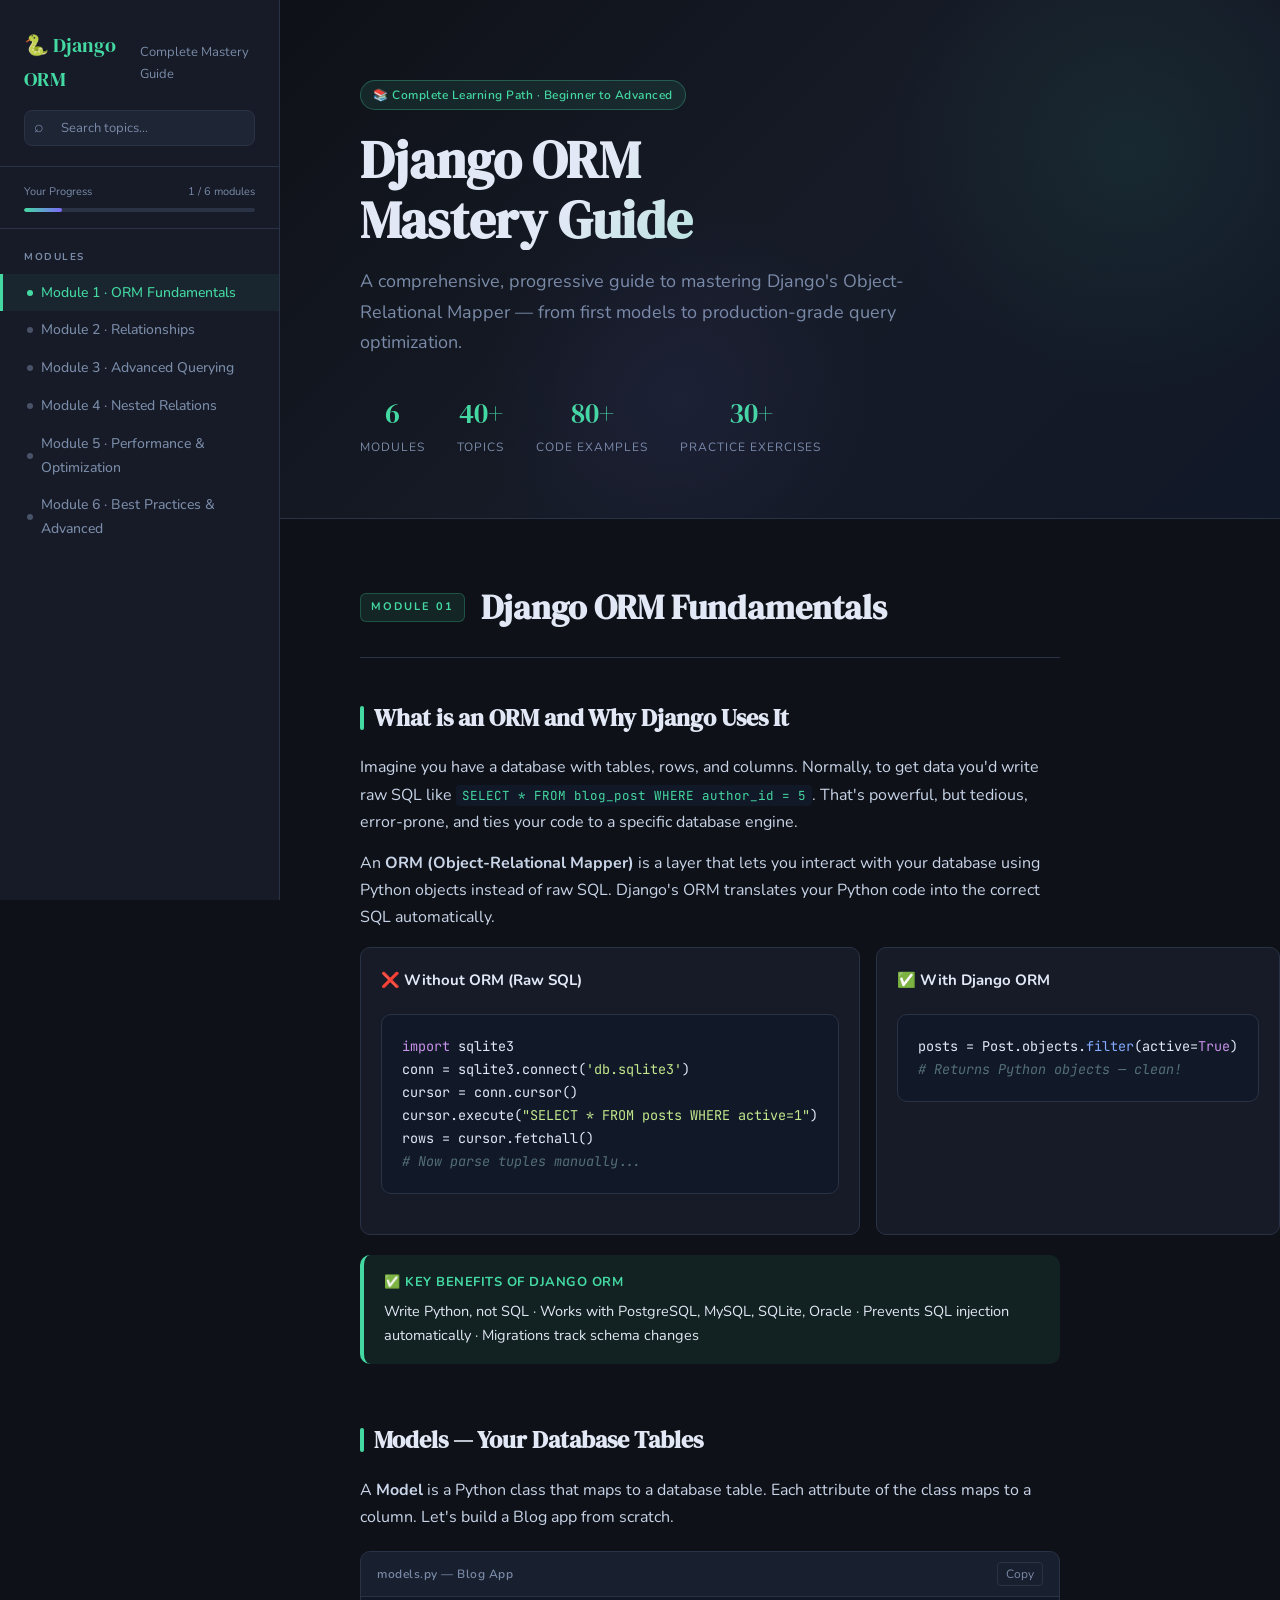
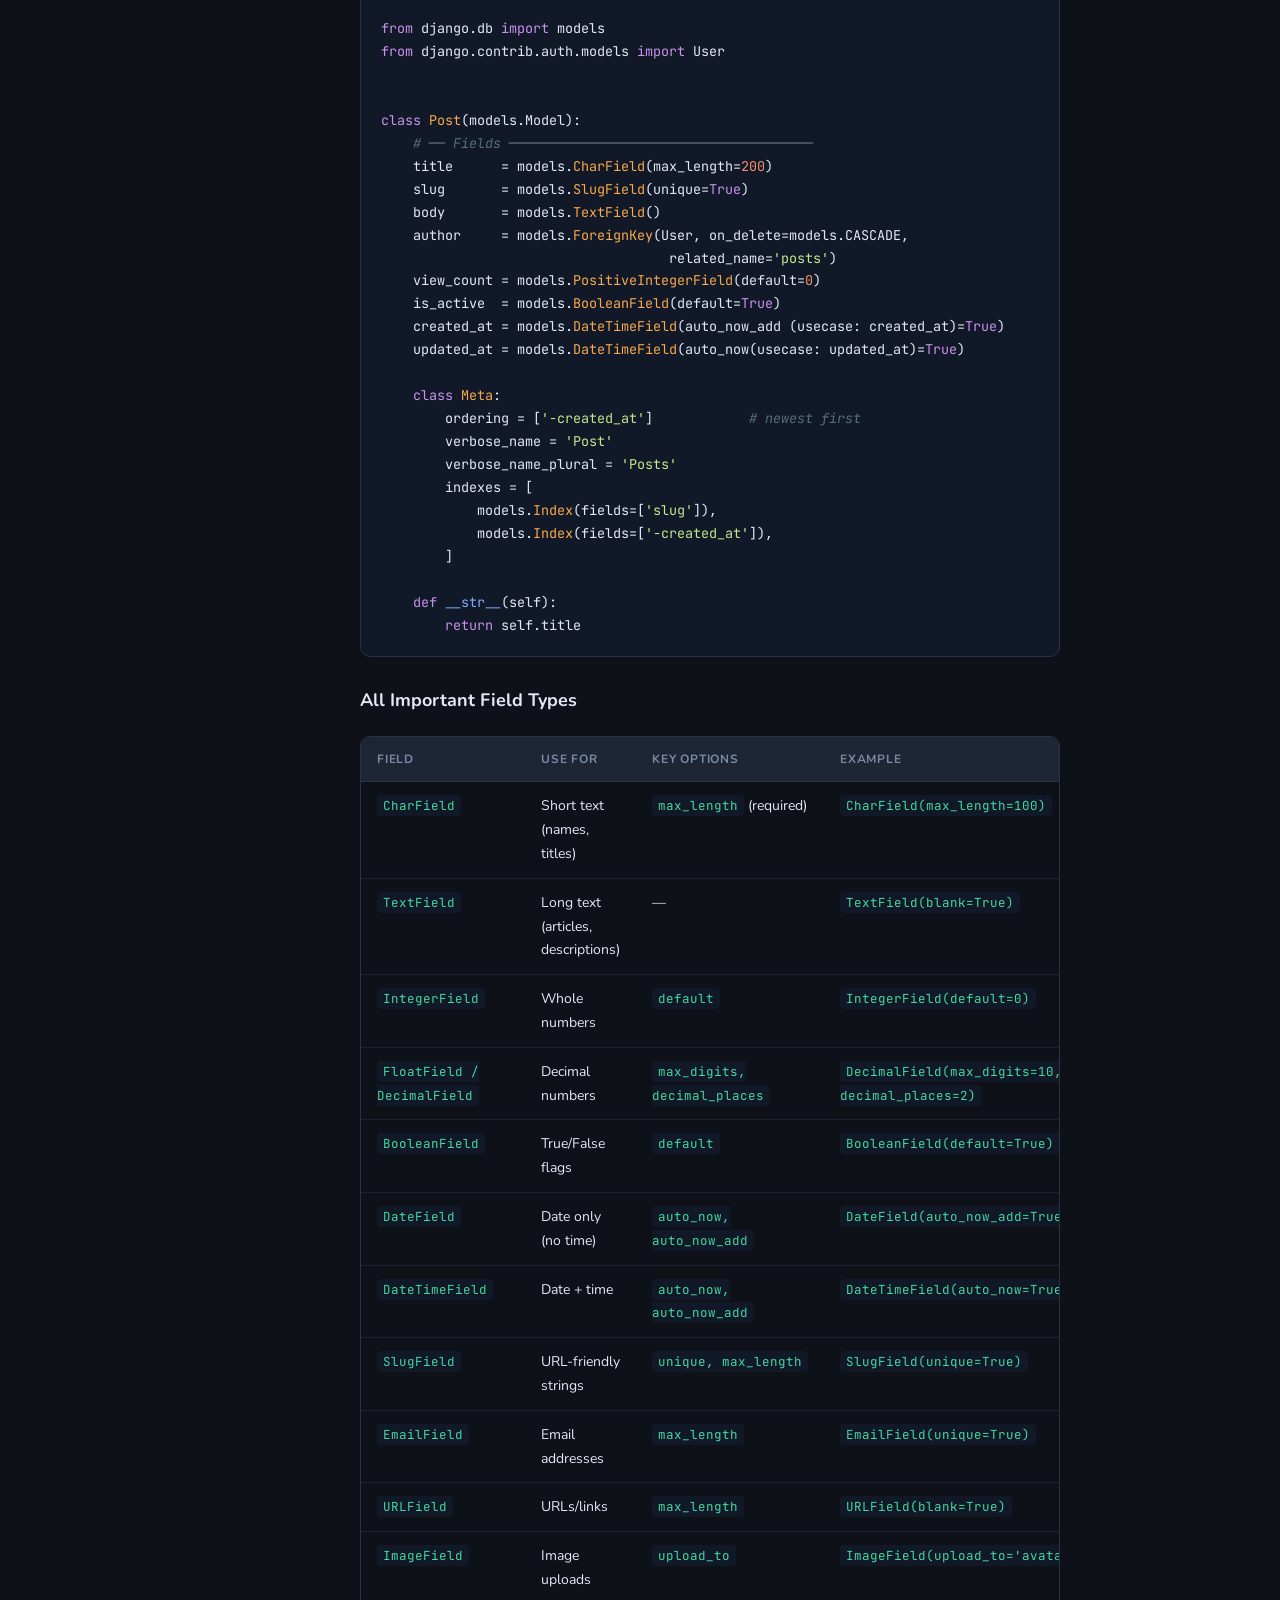
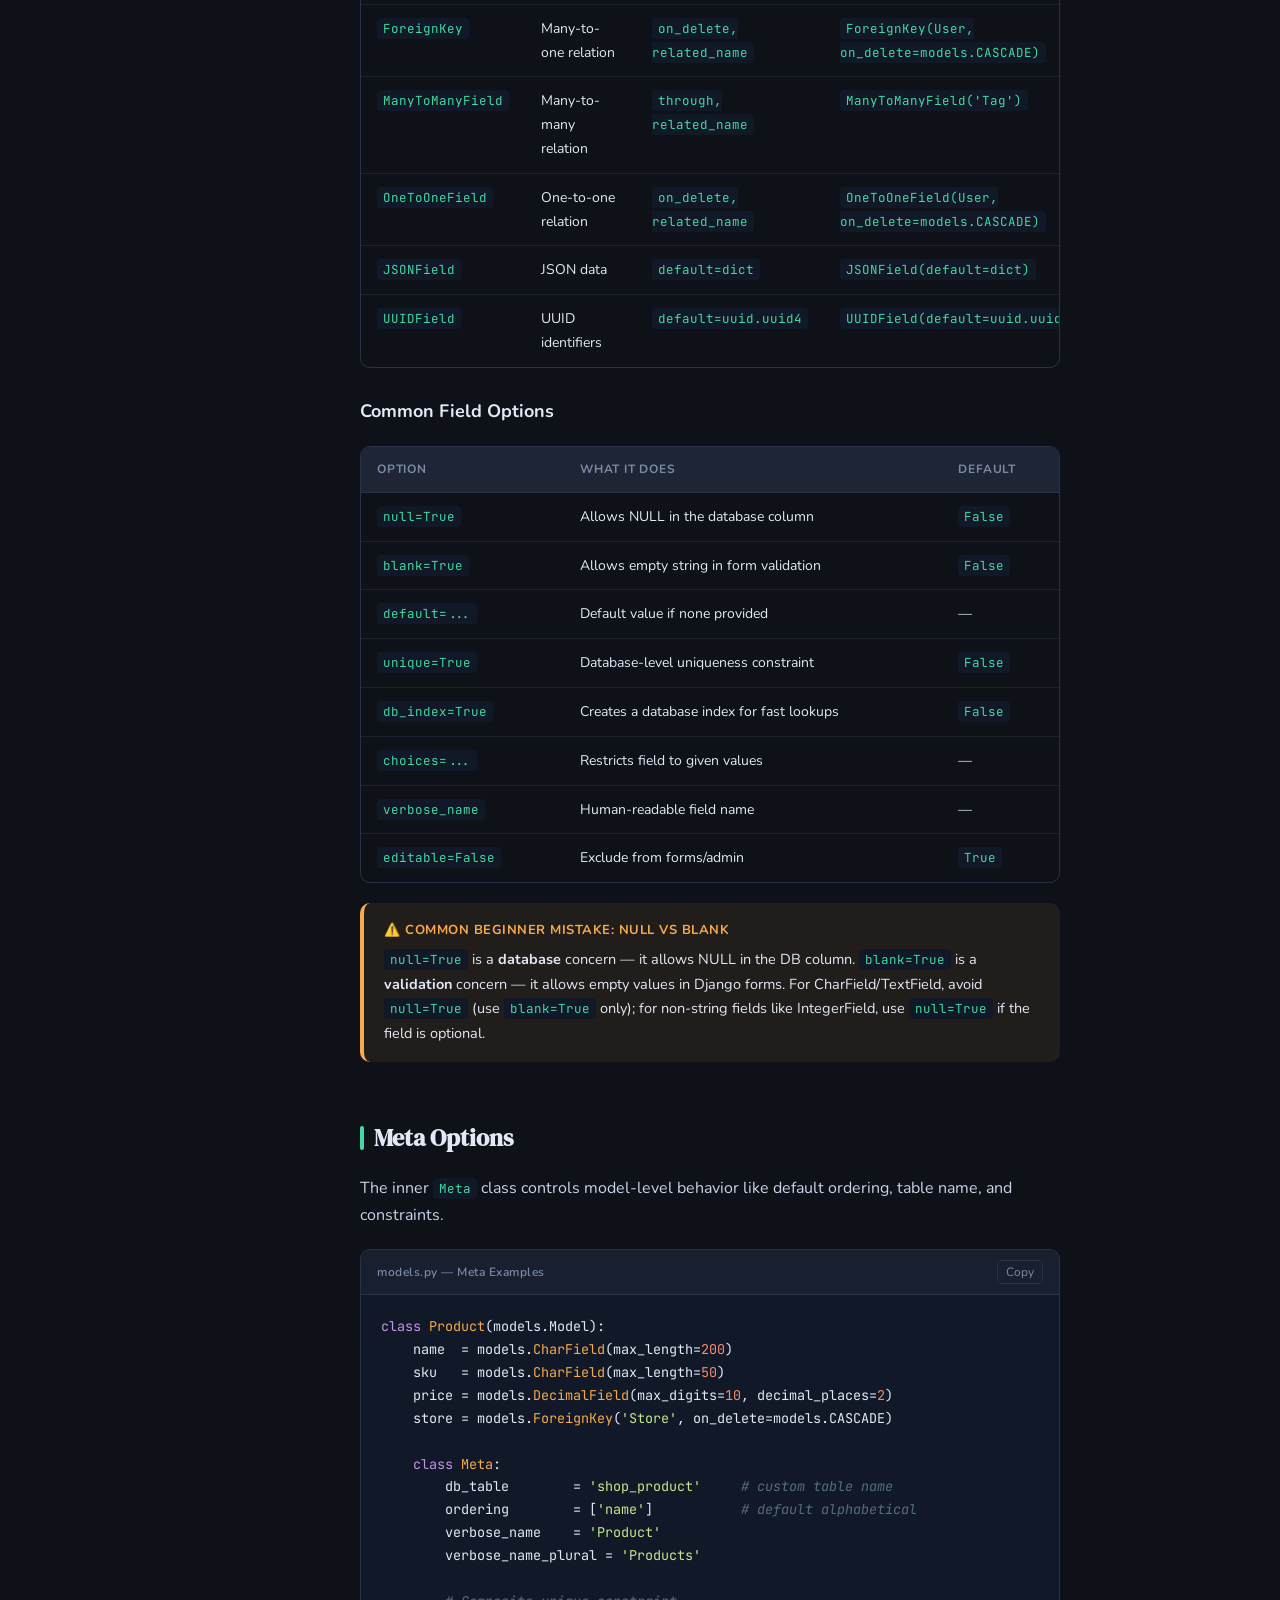
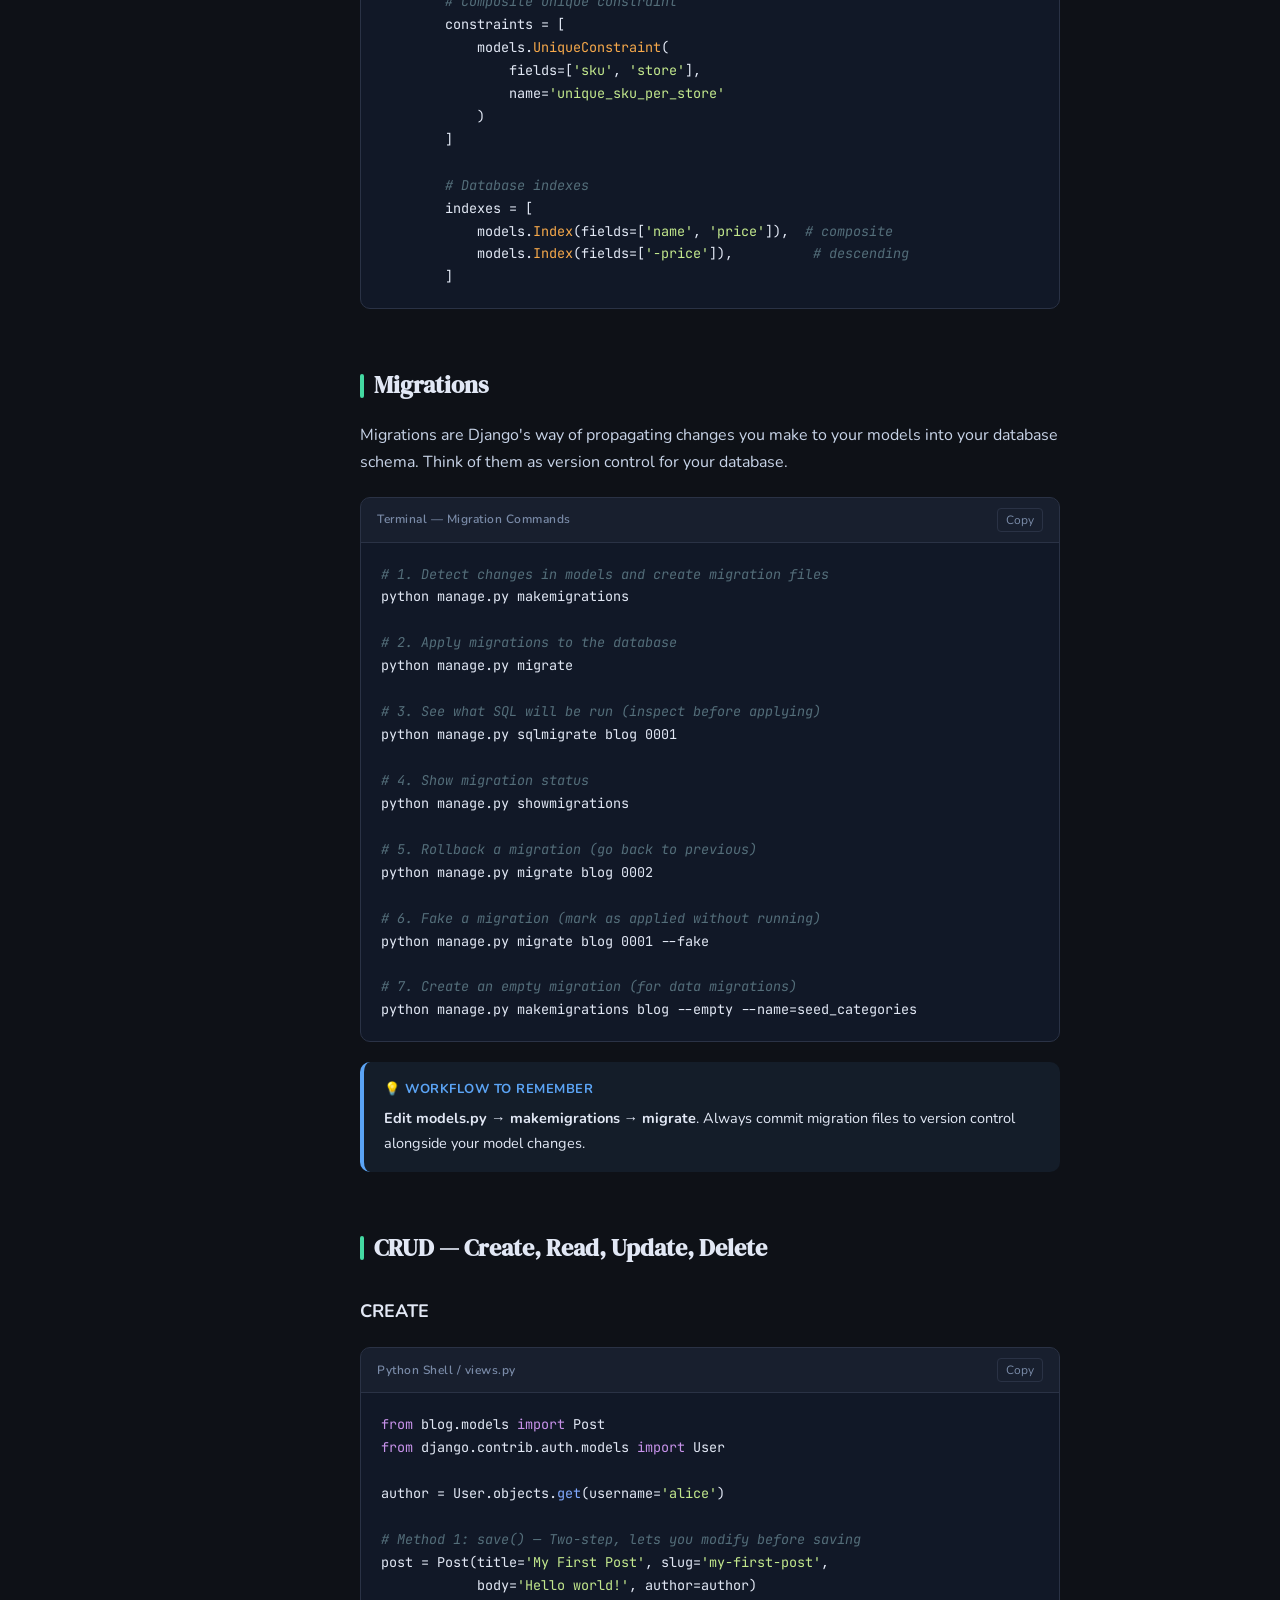
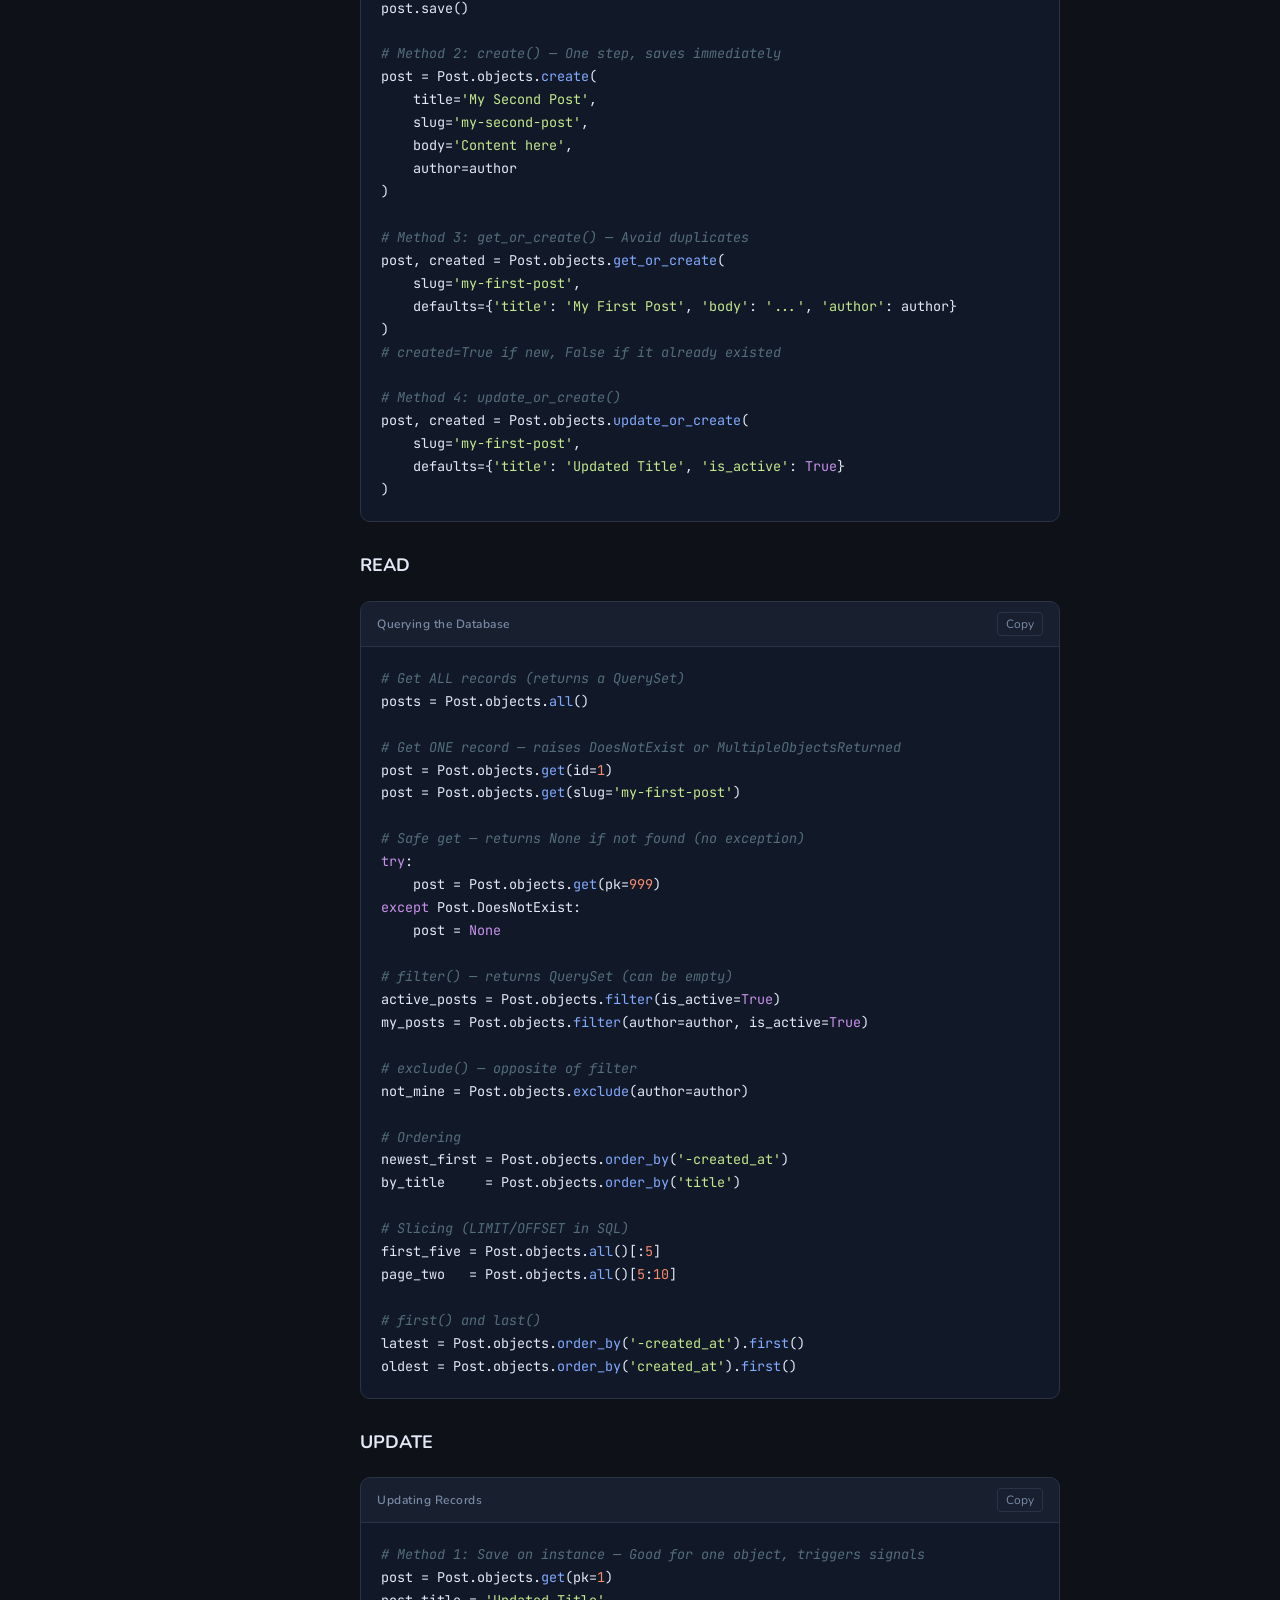
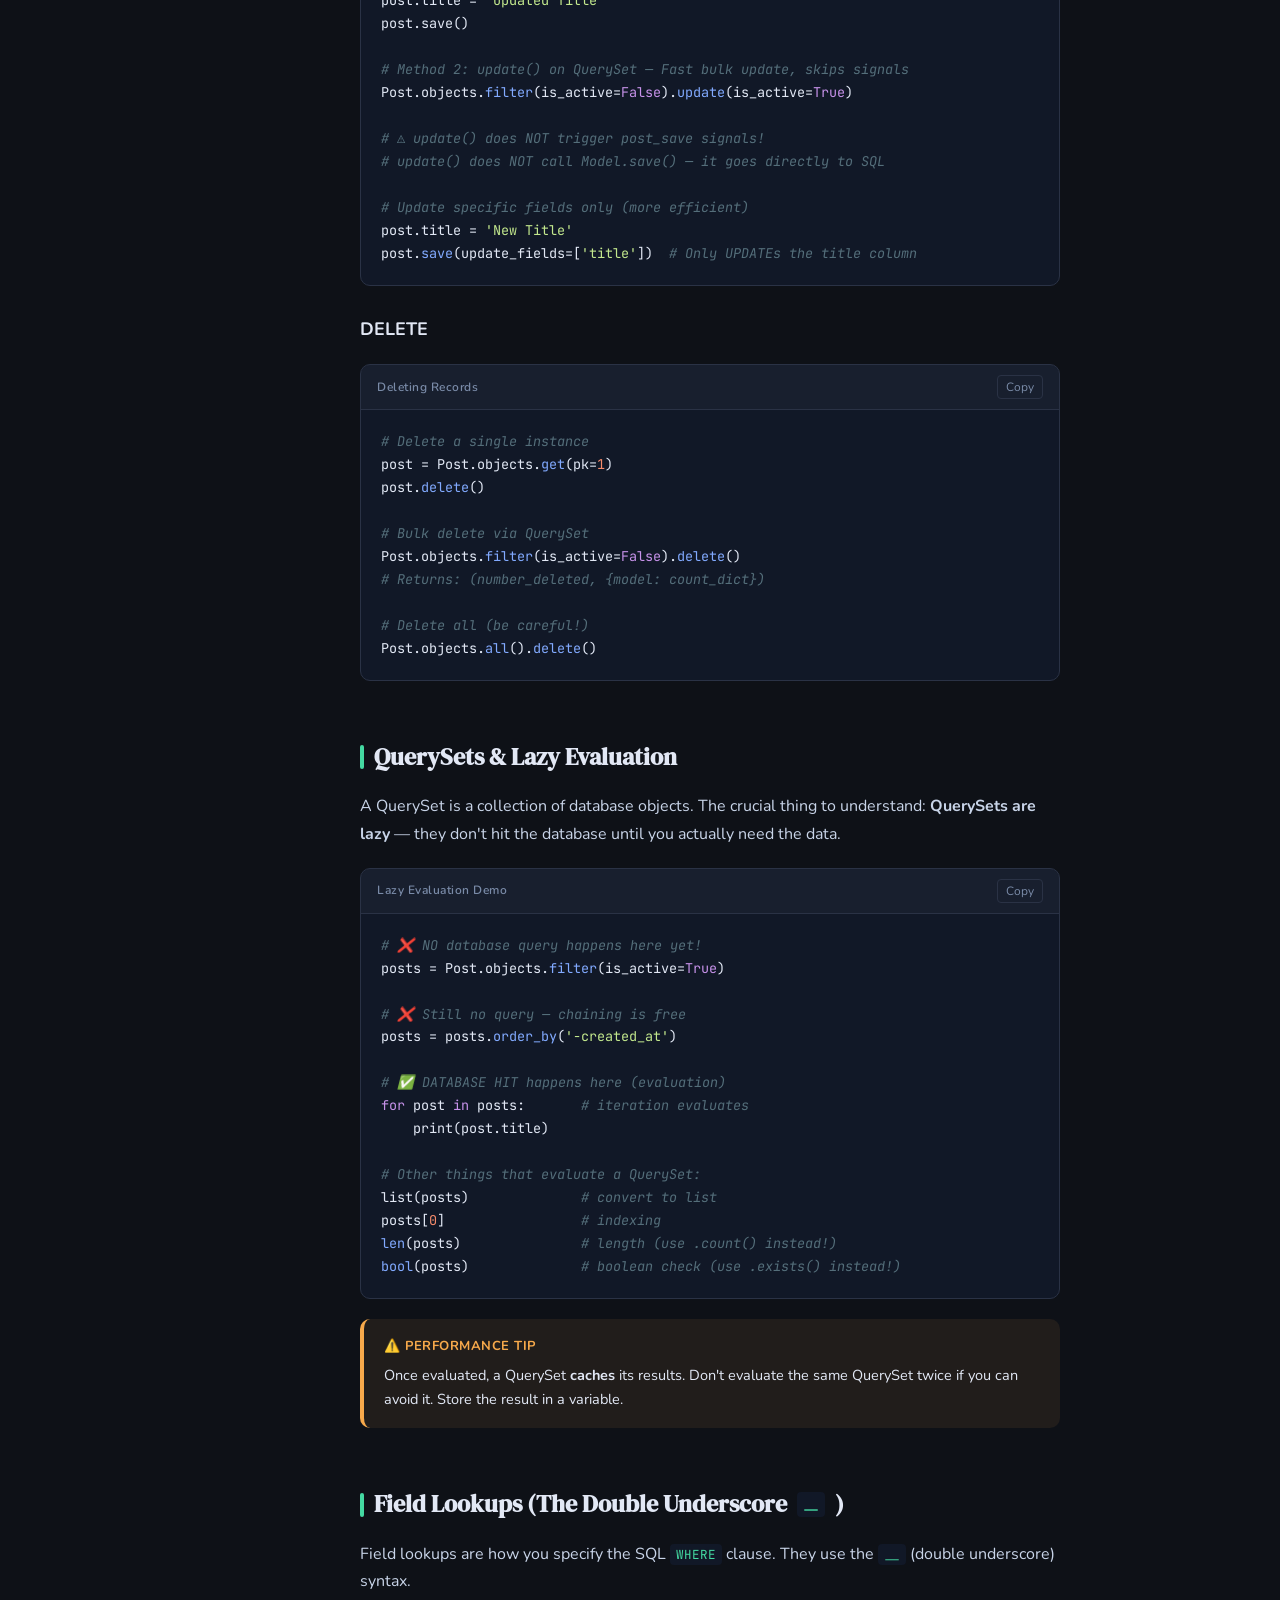
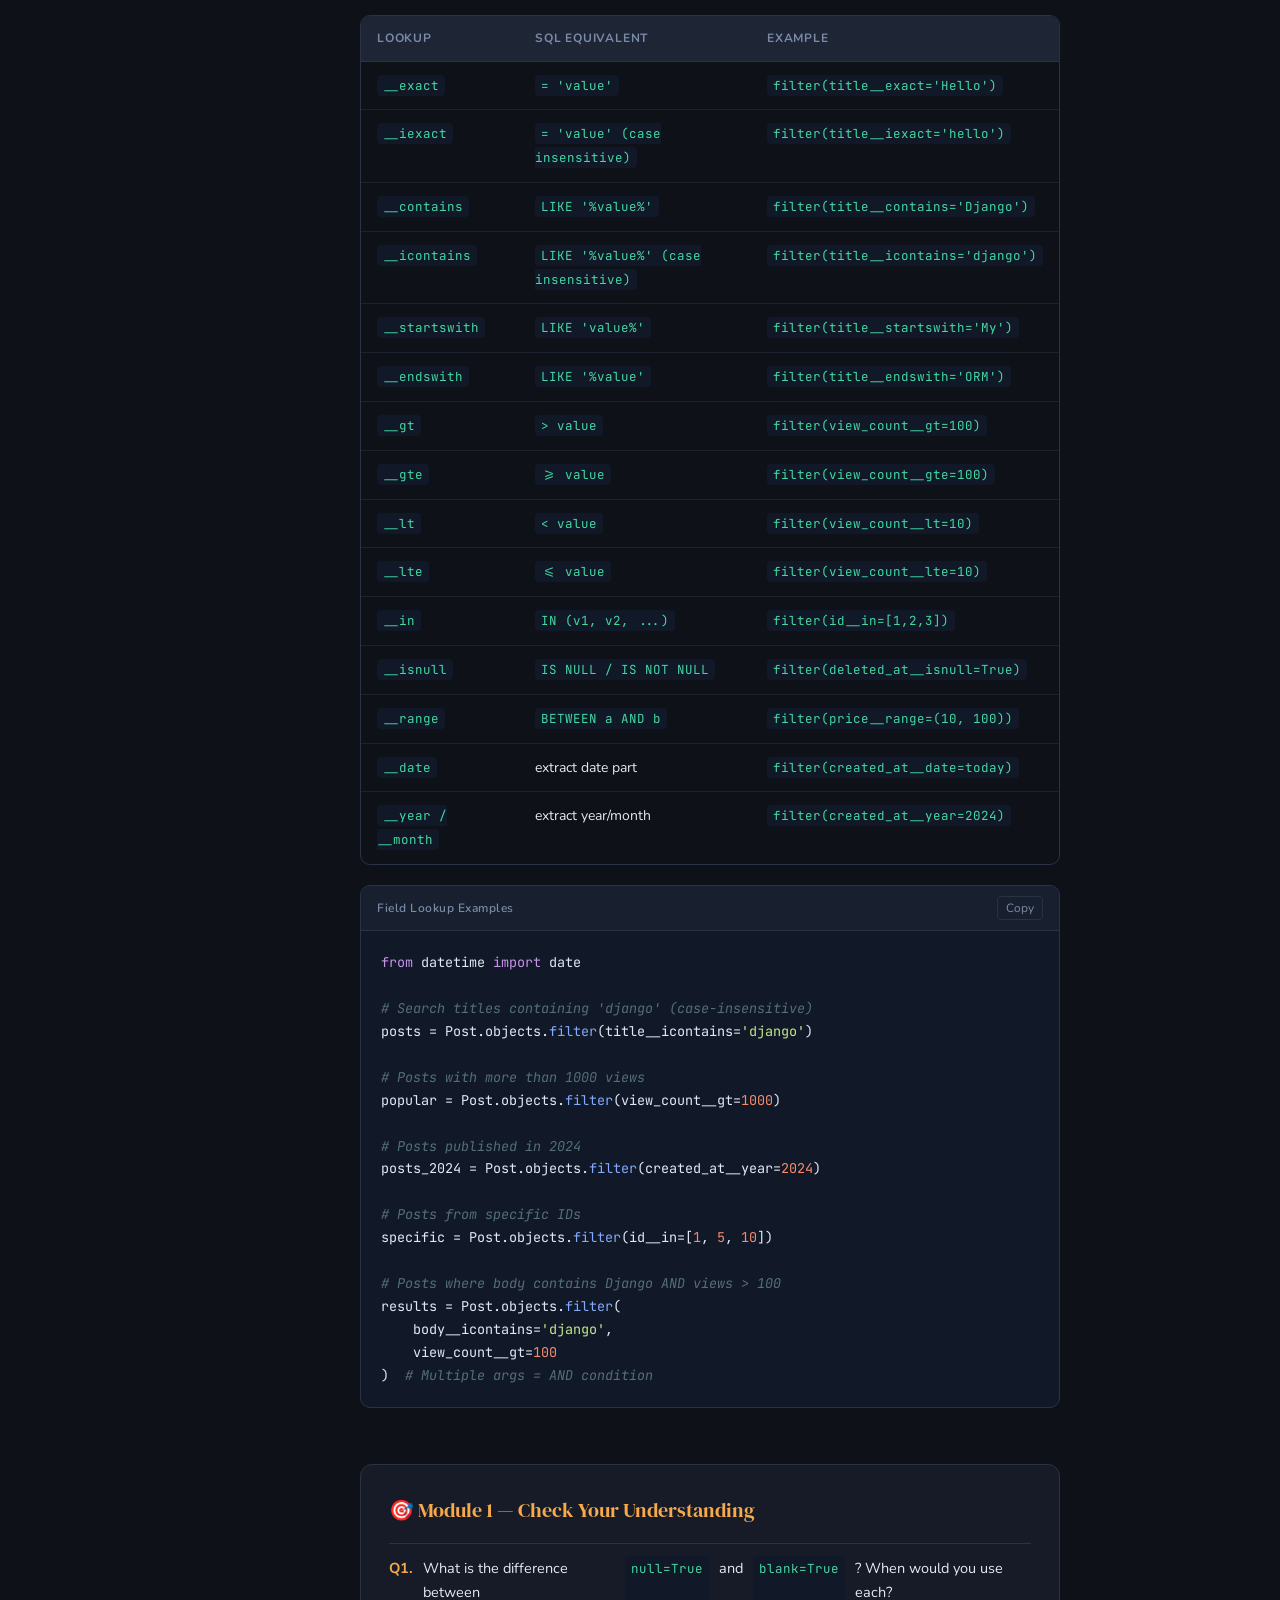
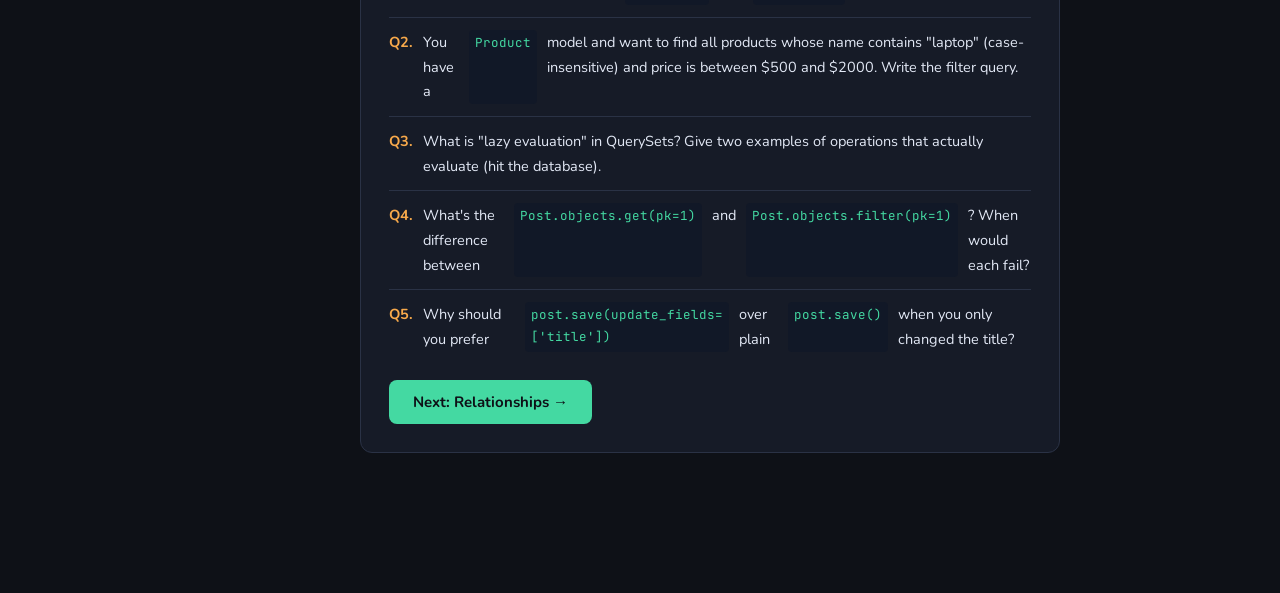
==== commit 248fe253: "Fix DateTimeField usage in model definition" ====
--- a/django-orm-docs.html
+++ b/django-orm-docs.html
@@ -676,8 +676,8 @@
                                     related_name=<span class="st">'posts'</span>)
     view_count = models.<span class="cl">PositiveIntegerField</span>(default=<span class="nu">0</span>)
     is_active  = models.<span class="cl">BooleanField</span>(default=<span class="kw">True</span>)
-    created_at = models.<span class="cl">DateTimeField</span>(auto_now_add=<span class="kw">True</span>)
-    updated_at = models.<span class="cl">DateTimeField</span>(auto_now=<span class="kw">True</span>)
+    created_at = models.<span class="cl">DateTimeField</span>(auto_now_add (usecase: created_at)=<span class="kw">True</span>)
+    updated_at = models.<span class="cl">DateTimeField</span>(auto_now(usecase: updated_at)=<span class="kw">True</span>)
 
     <span class="kw">class</span> <span class="cl">Meta</span>:
         ordering = [<span class="st">'-created_at'</span>]            <span class="cm"># newest first</span>
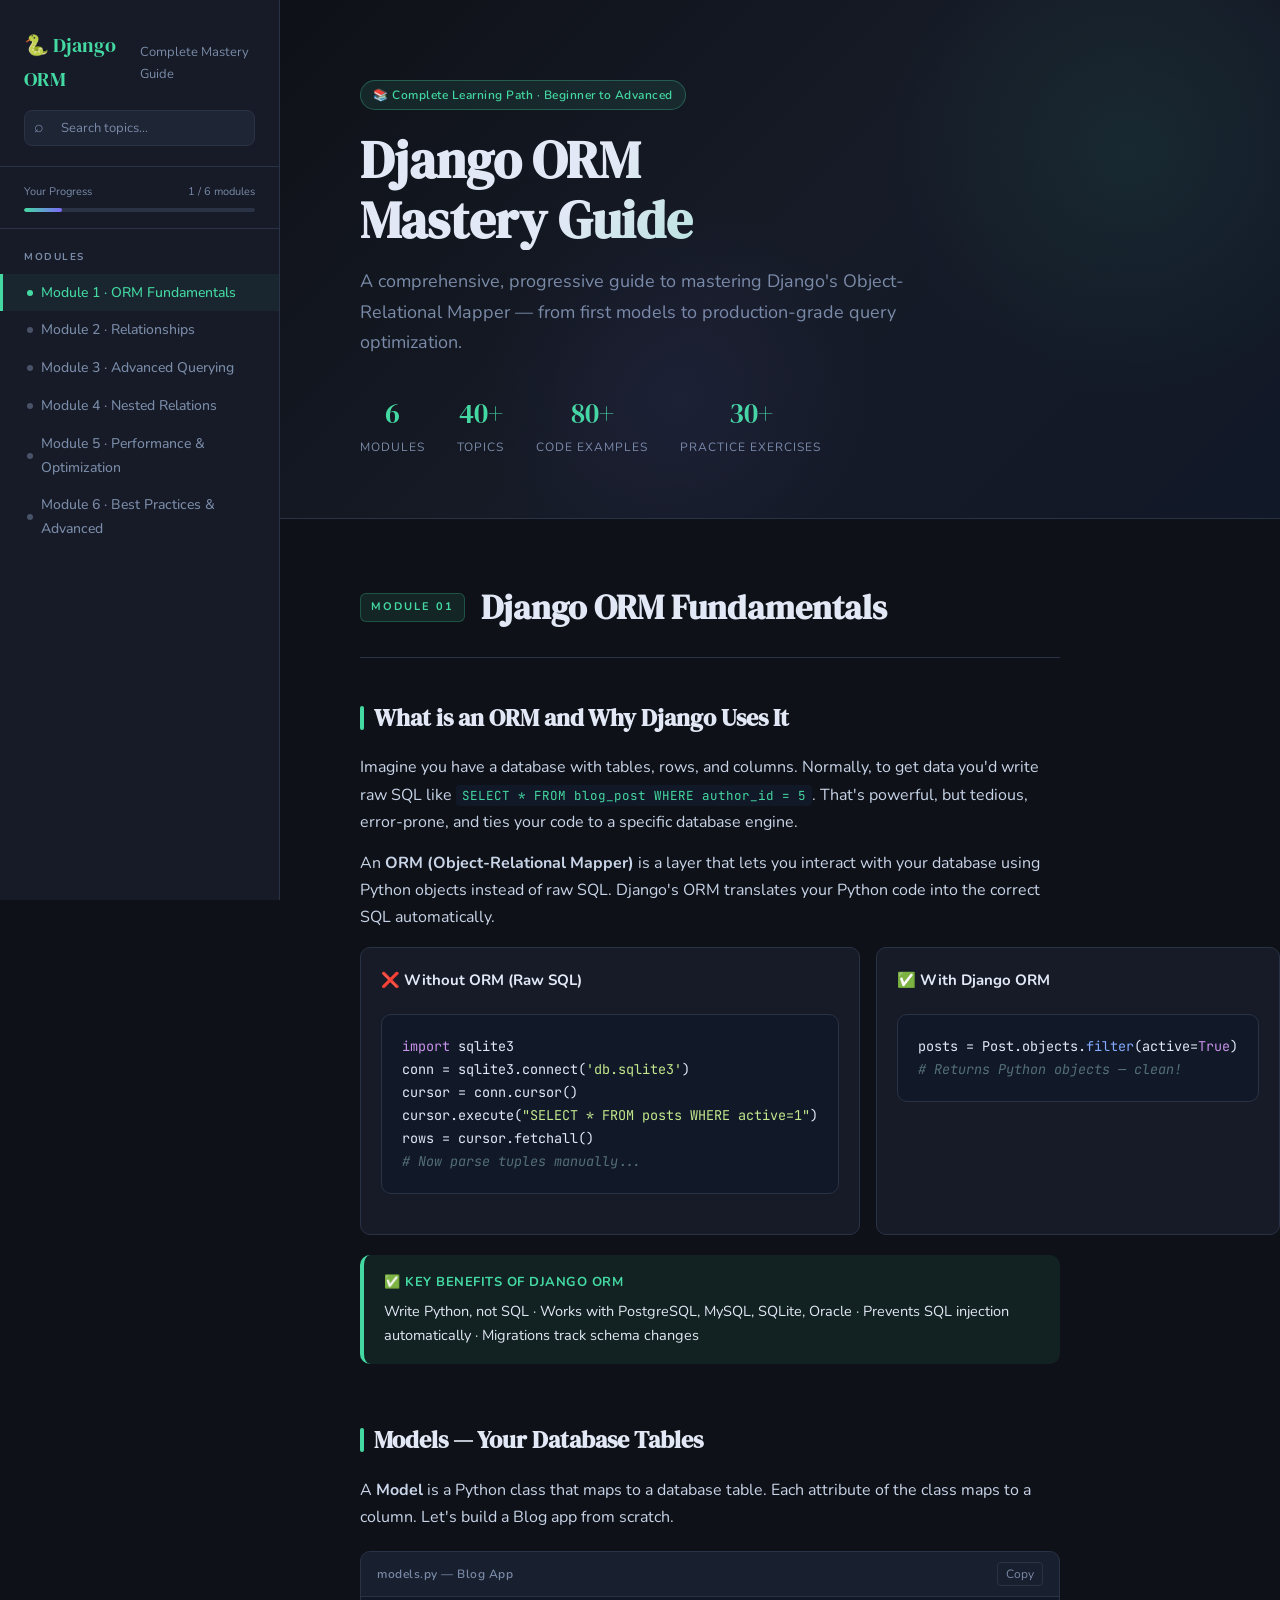
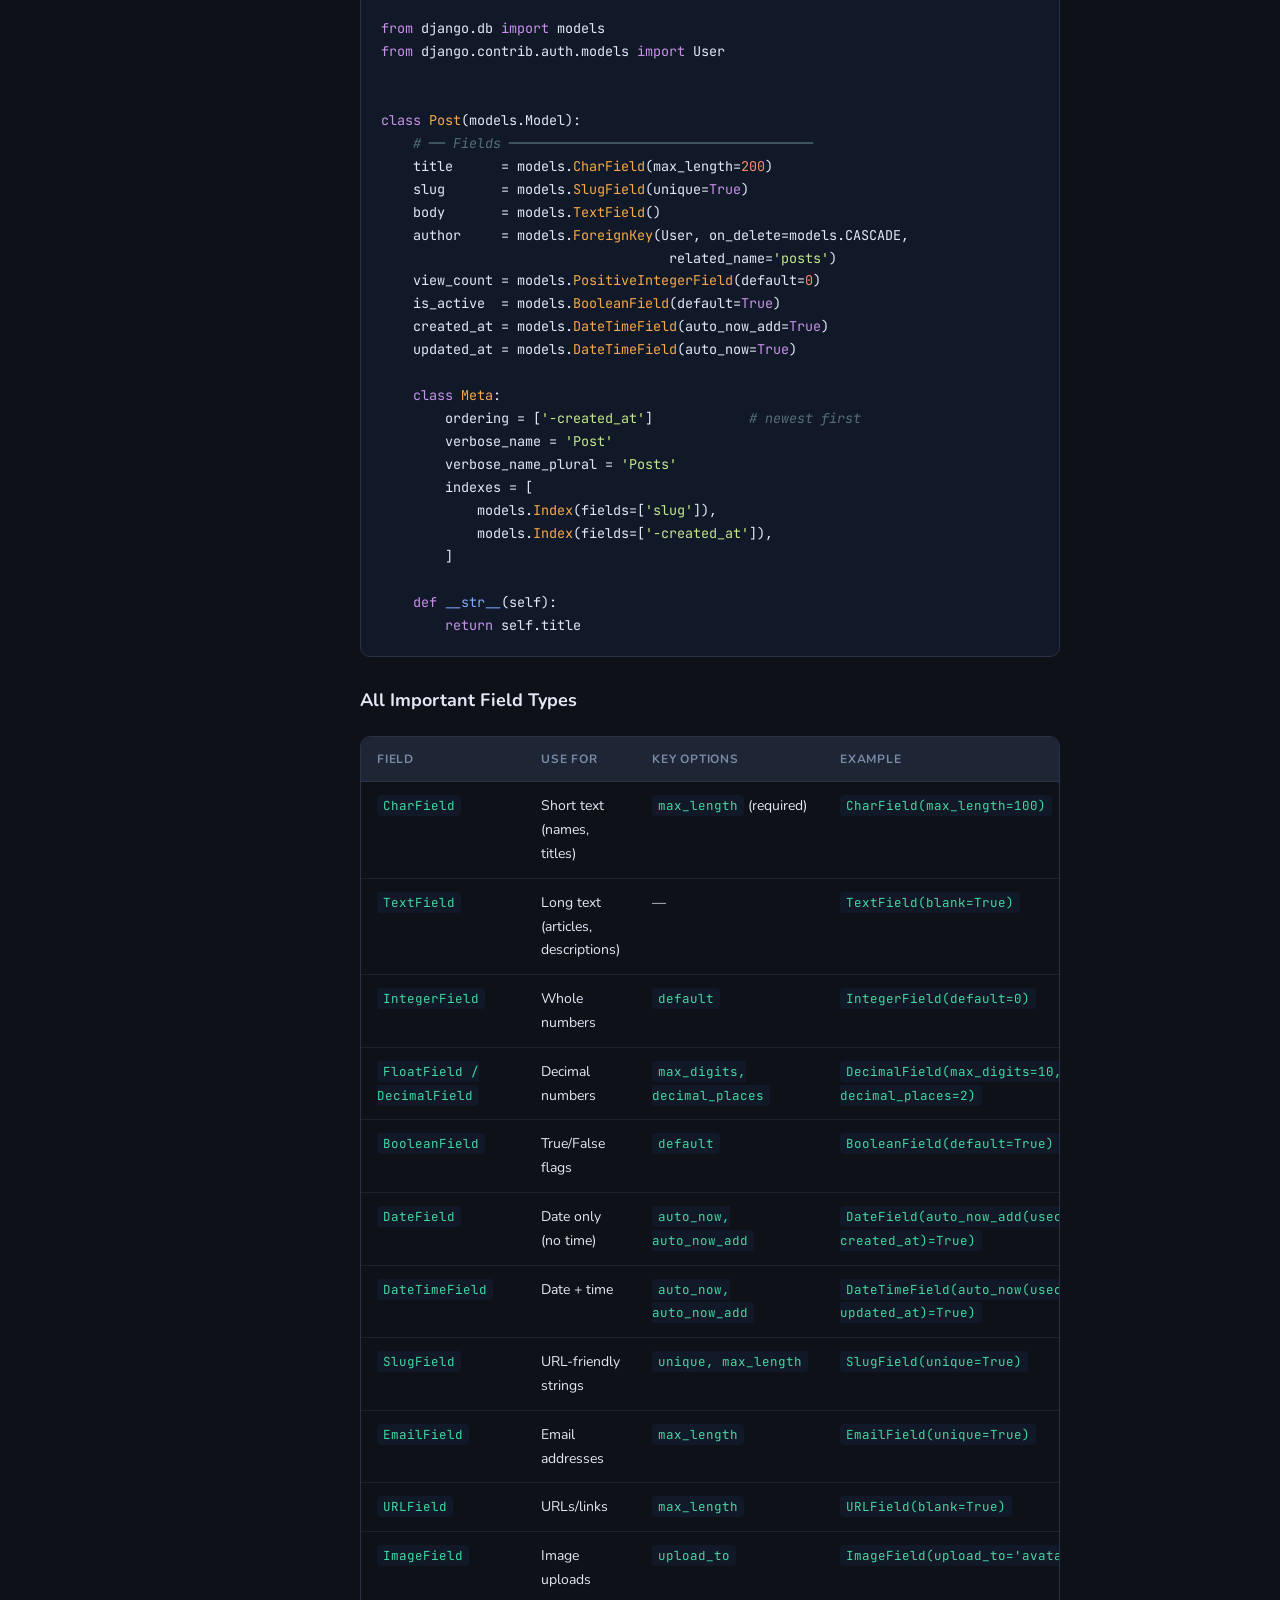
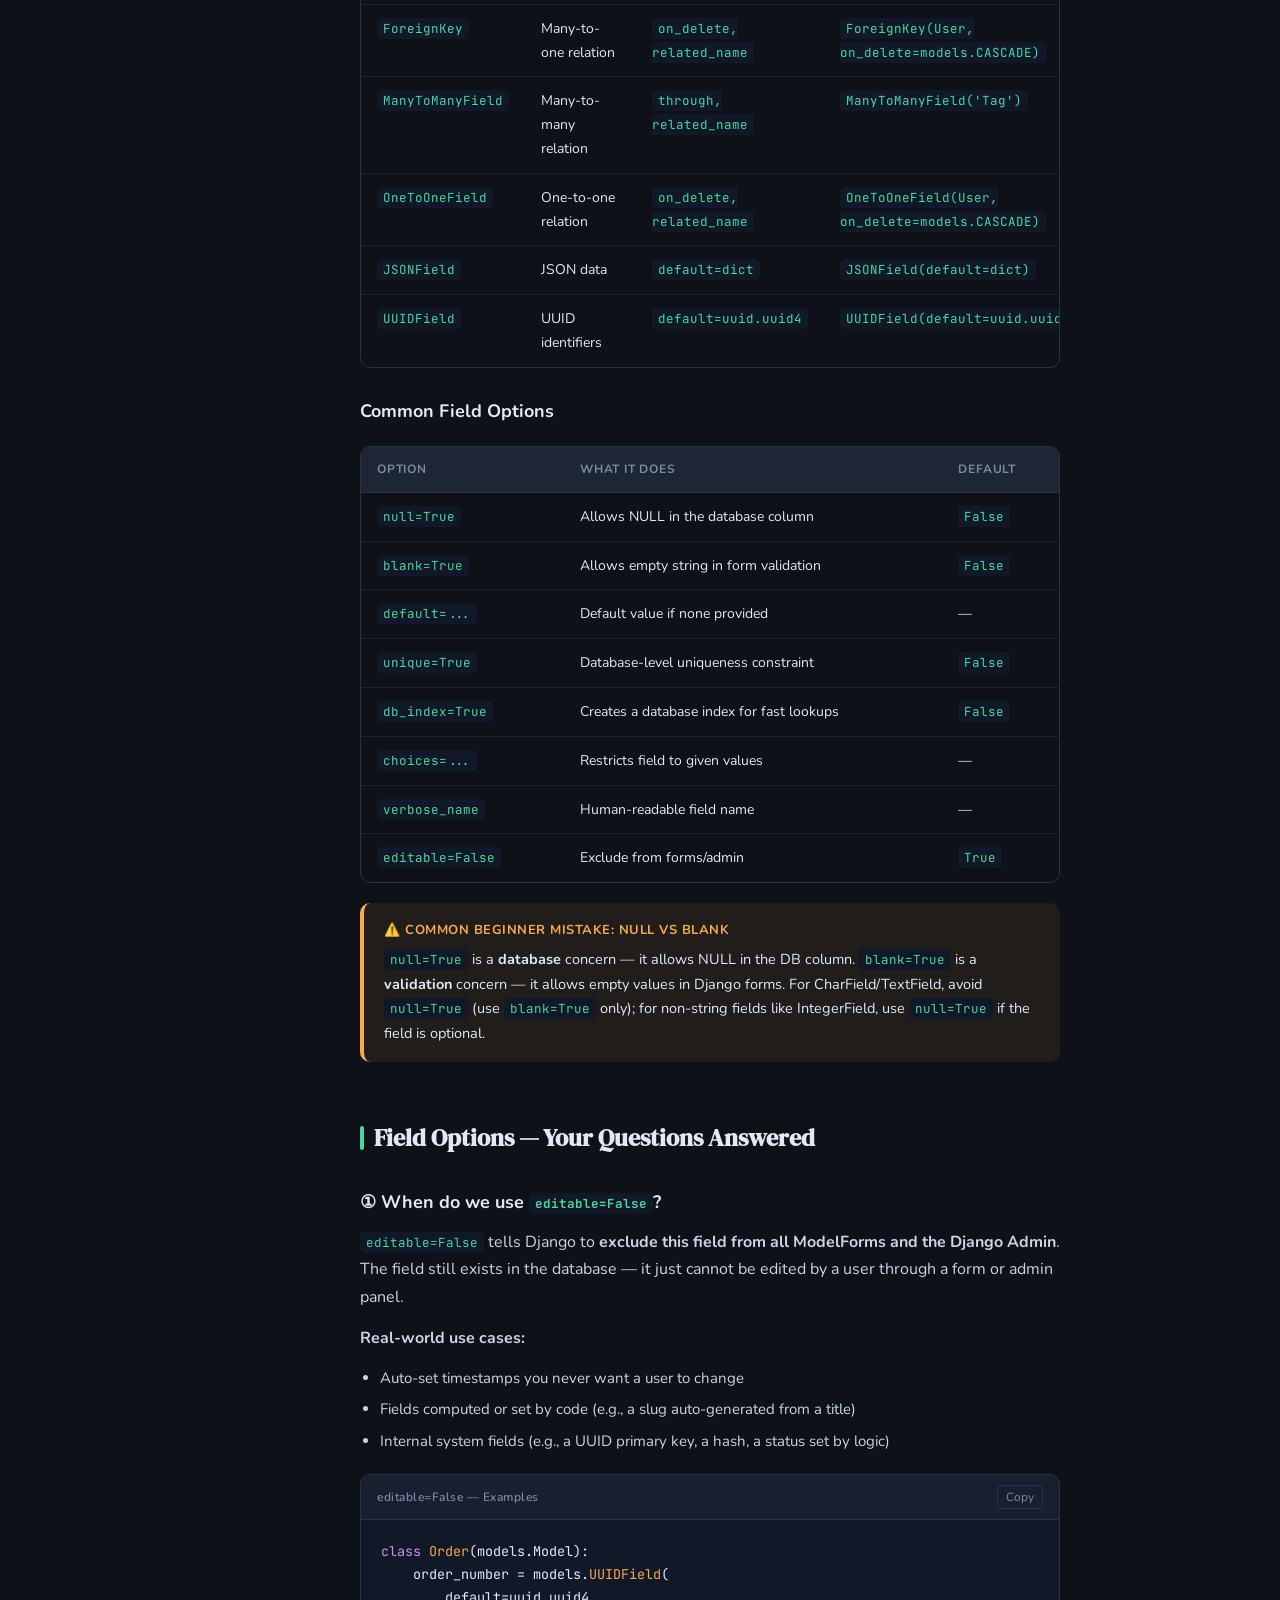
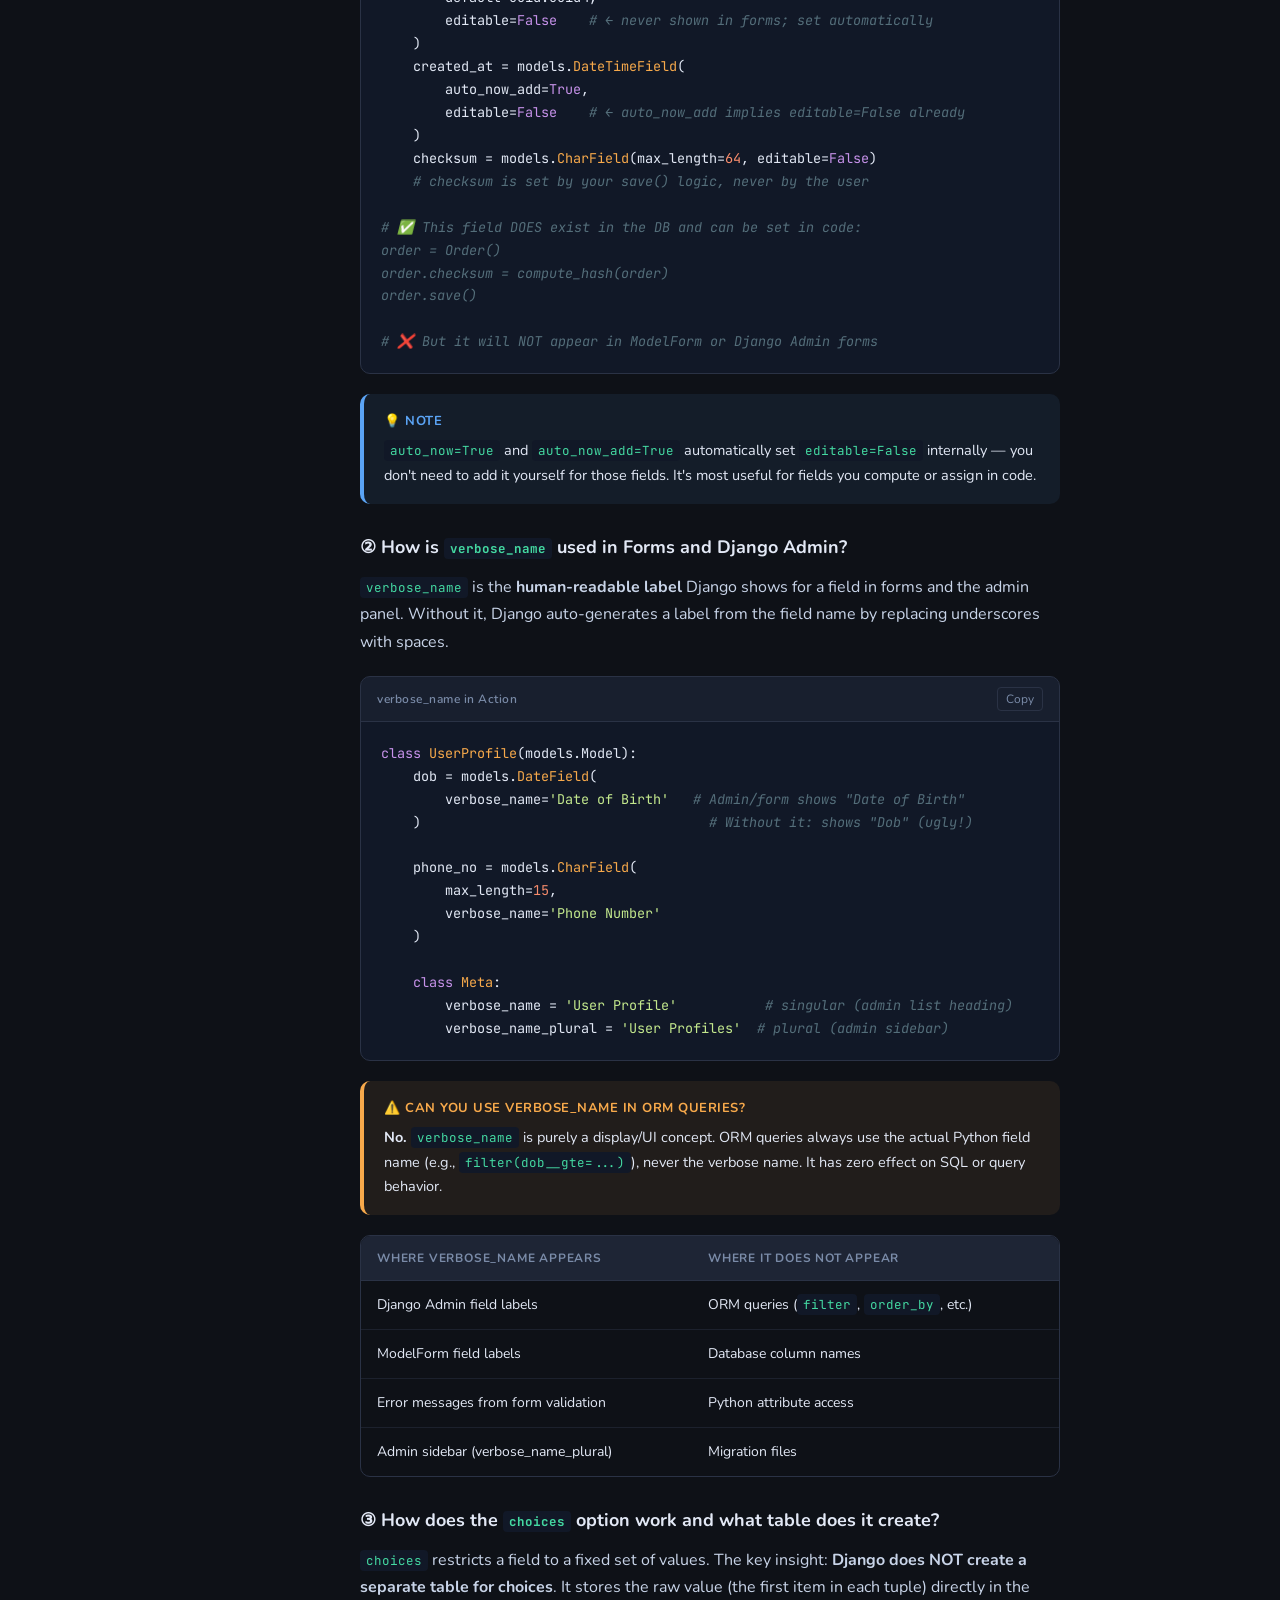
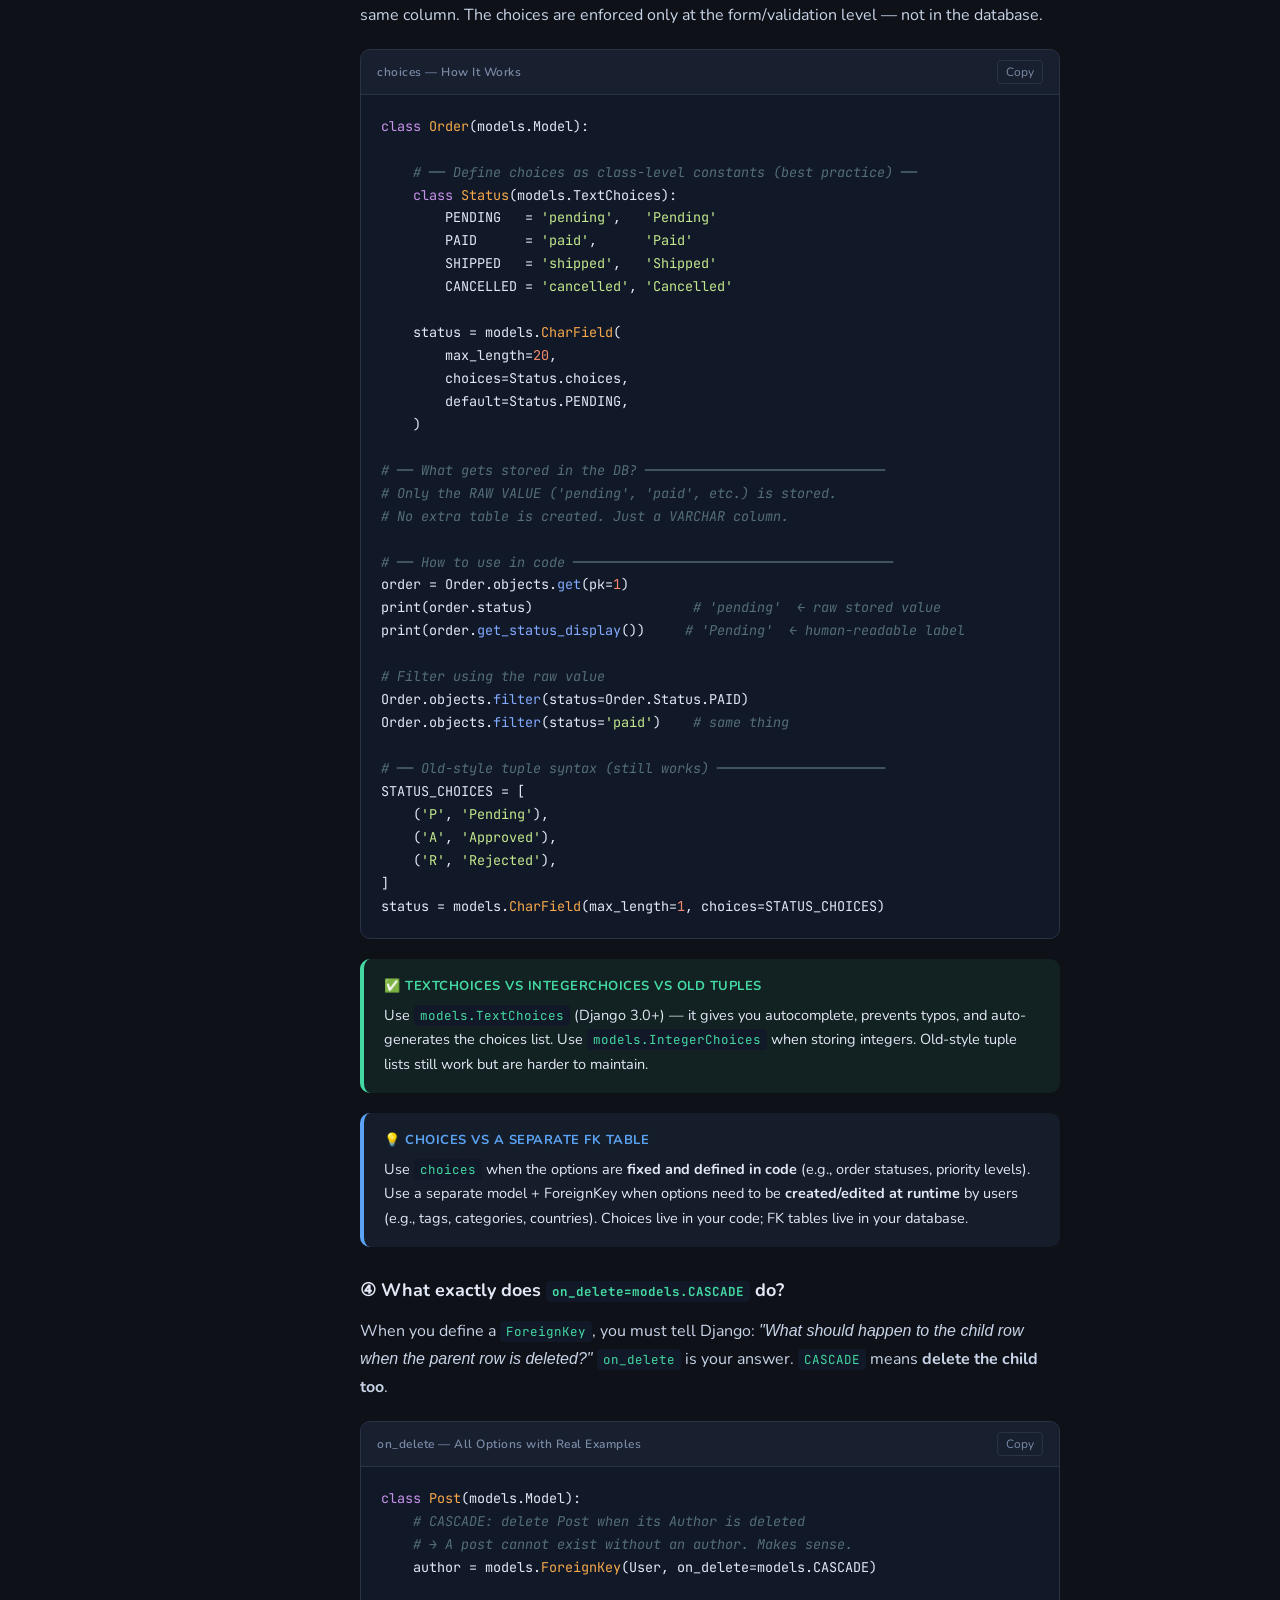
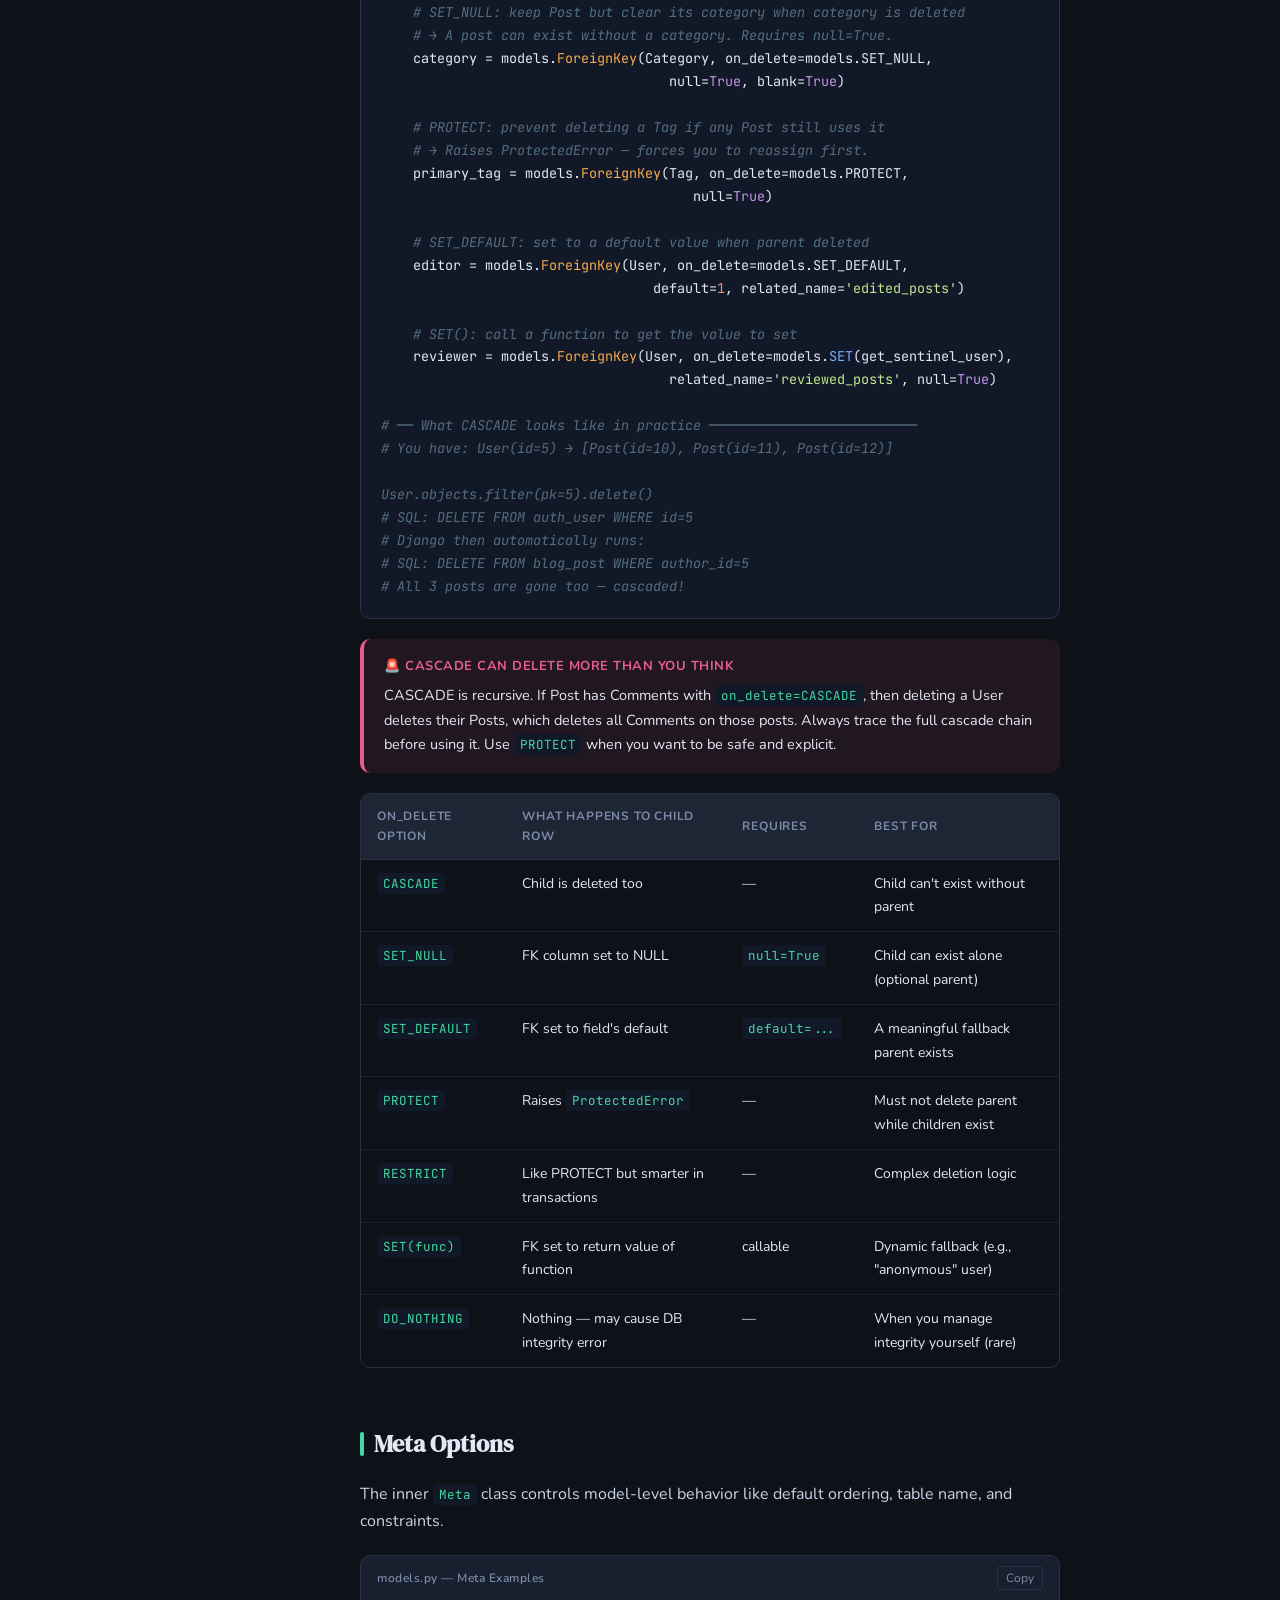
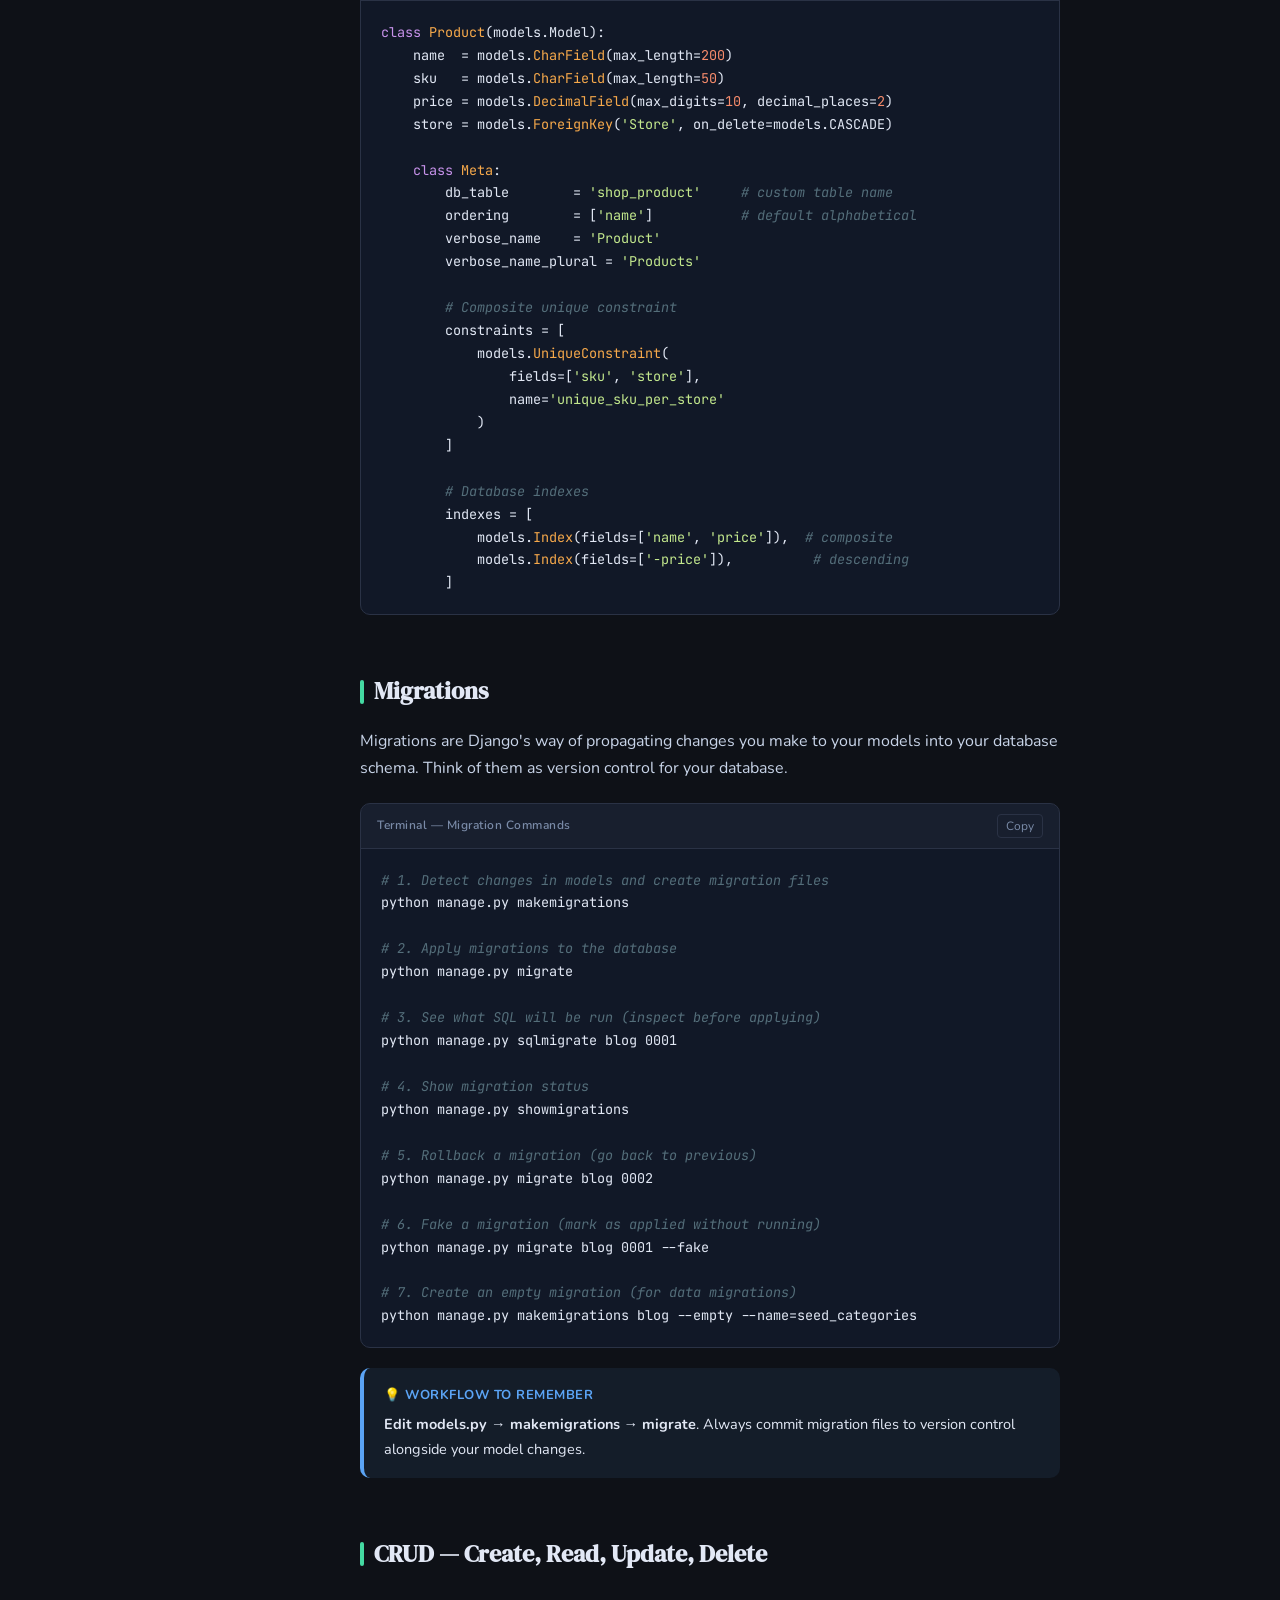
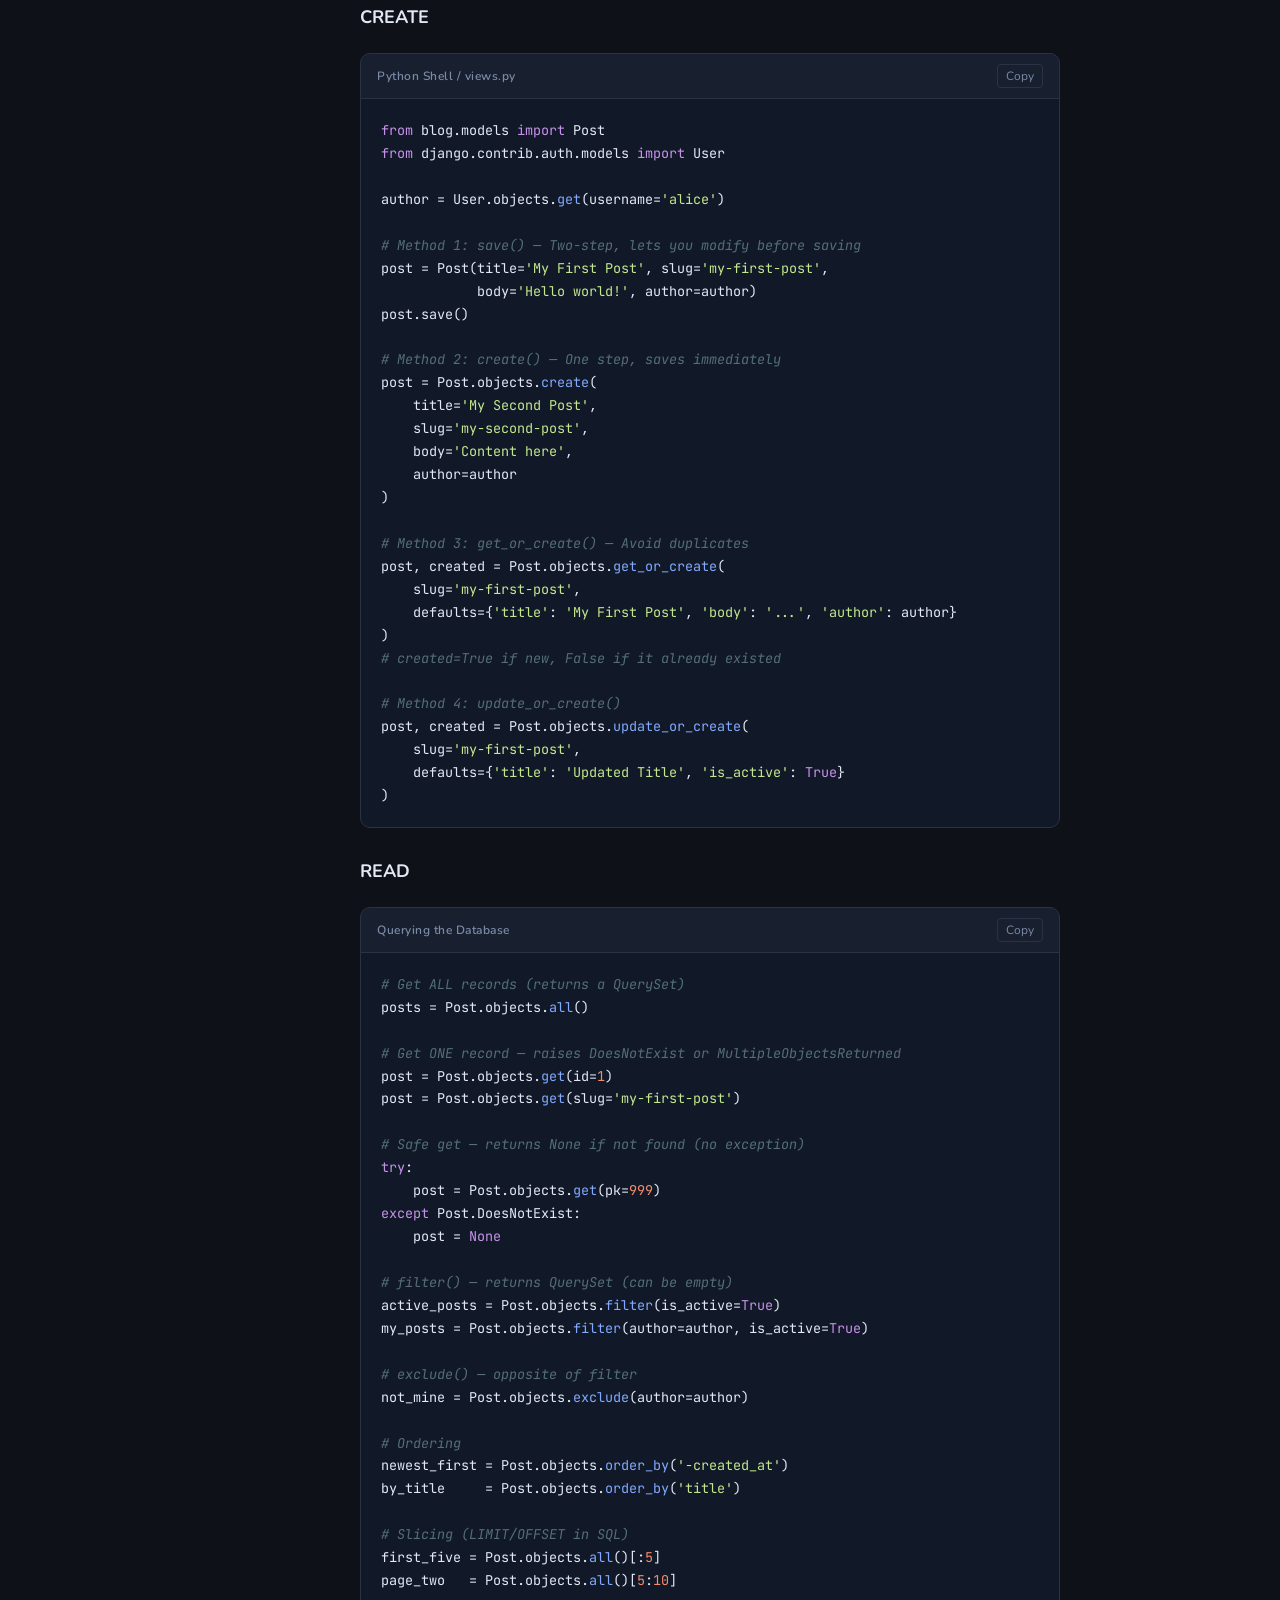
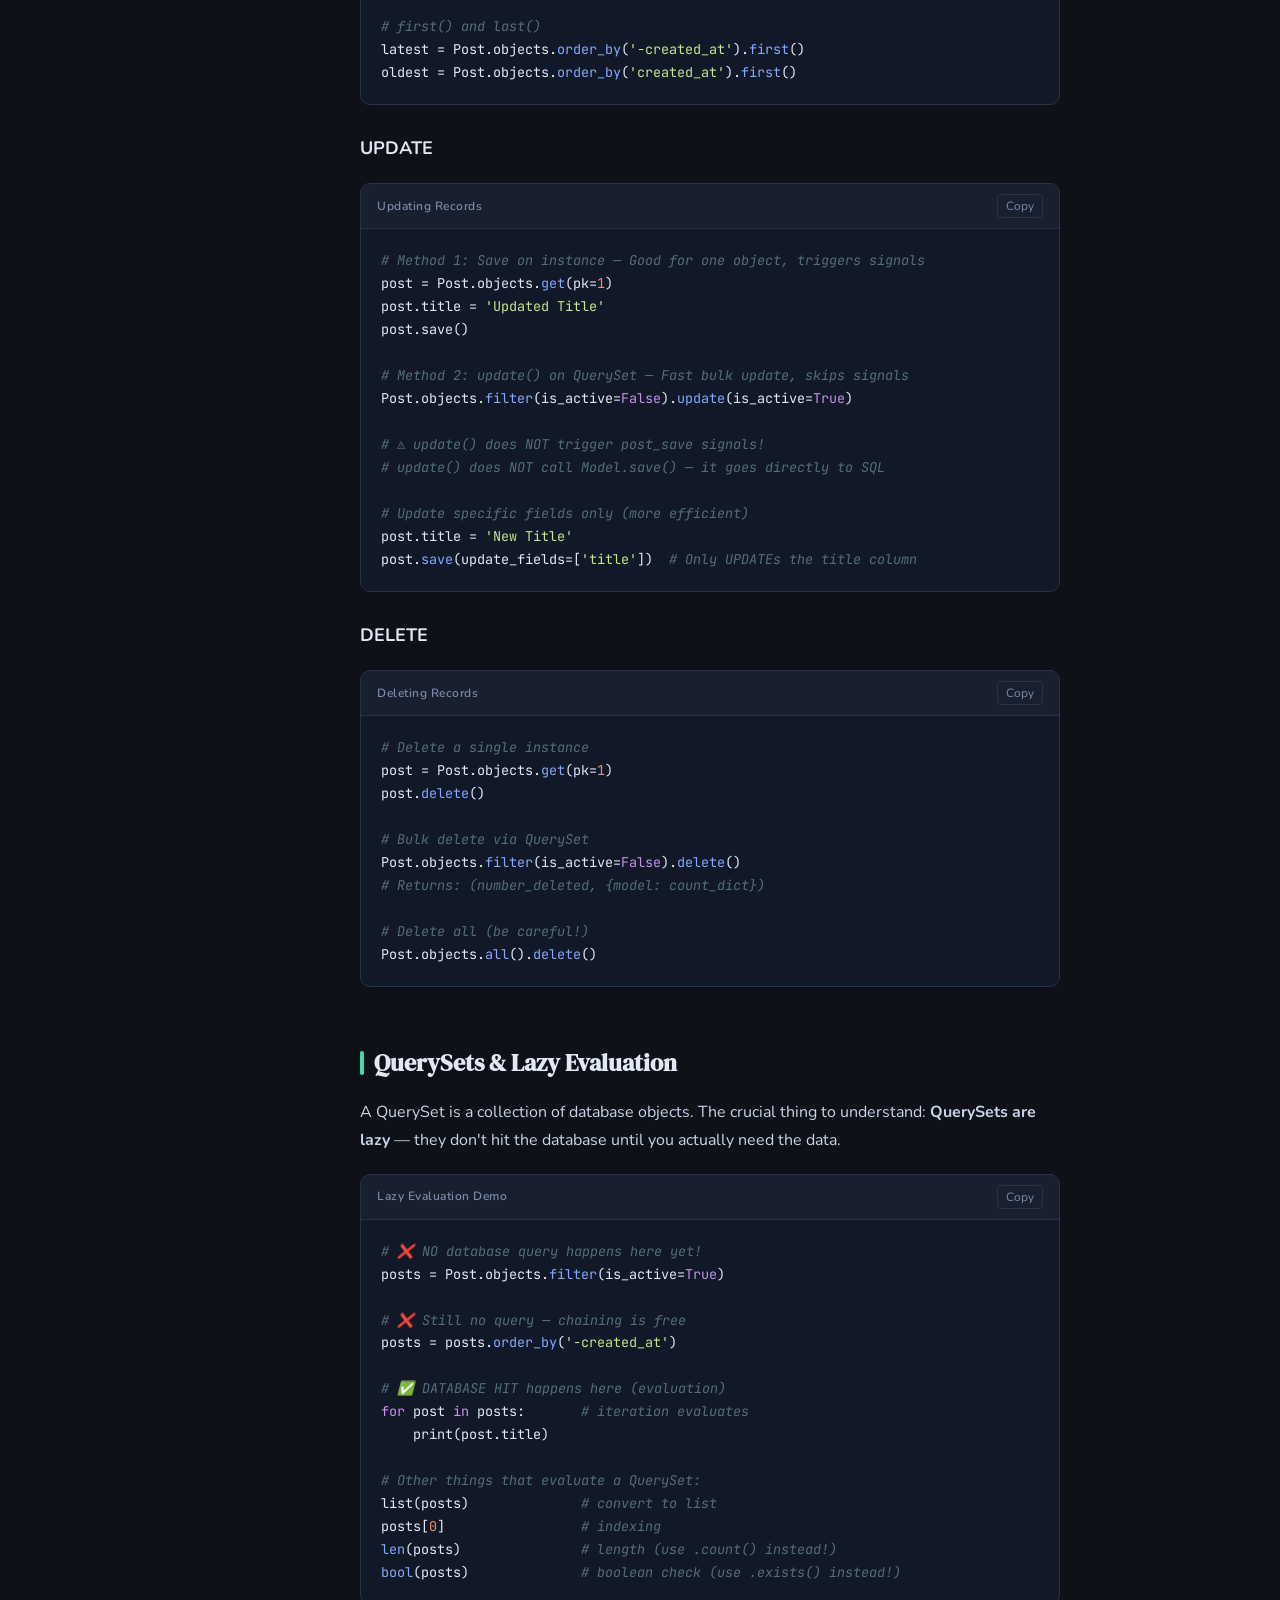
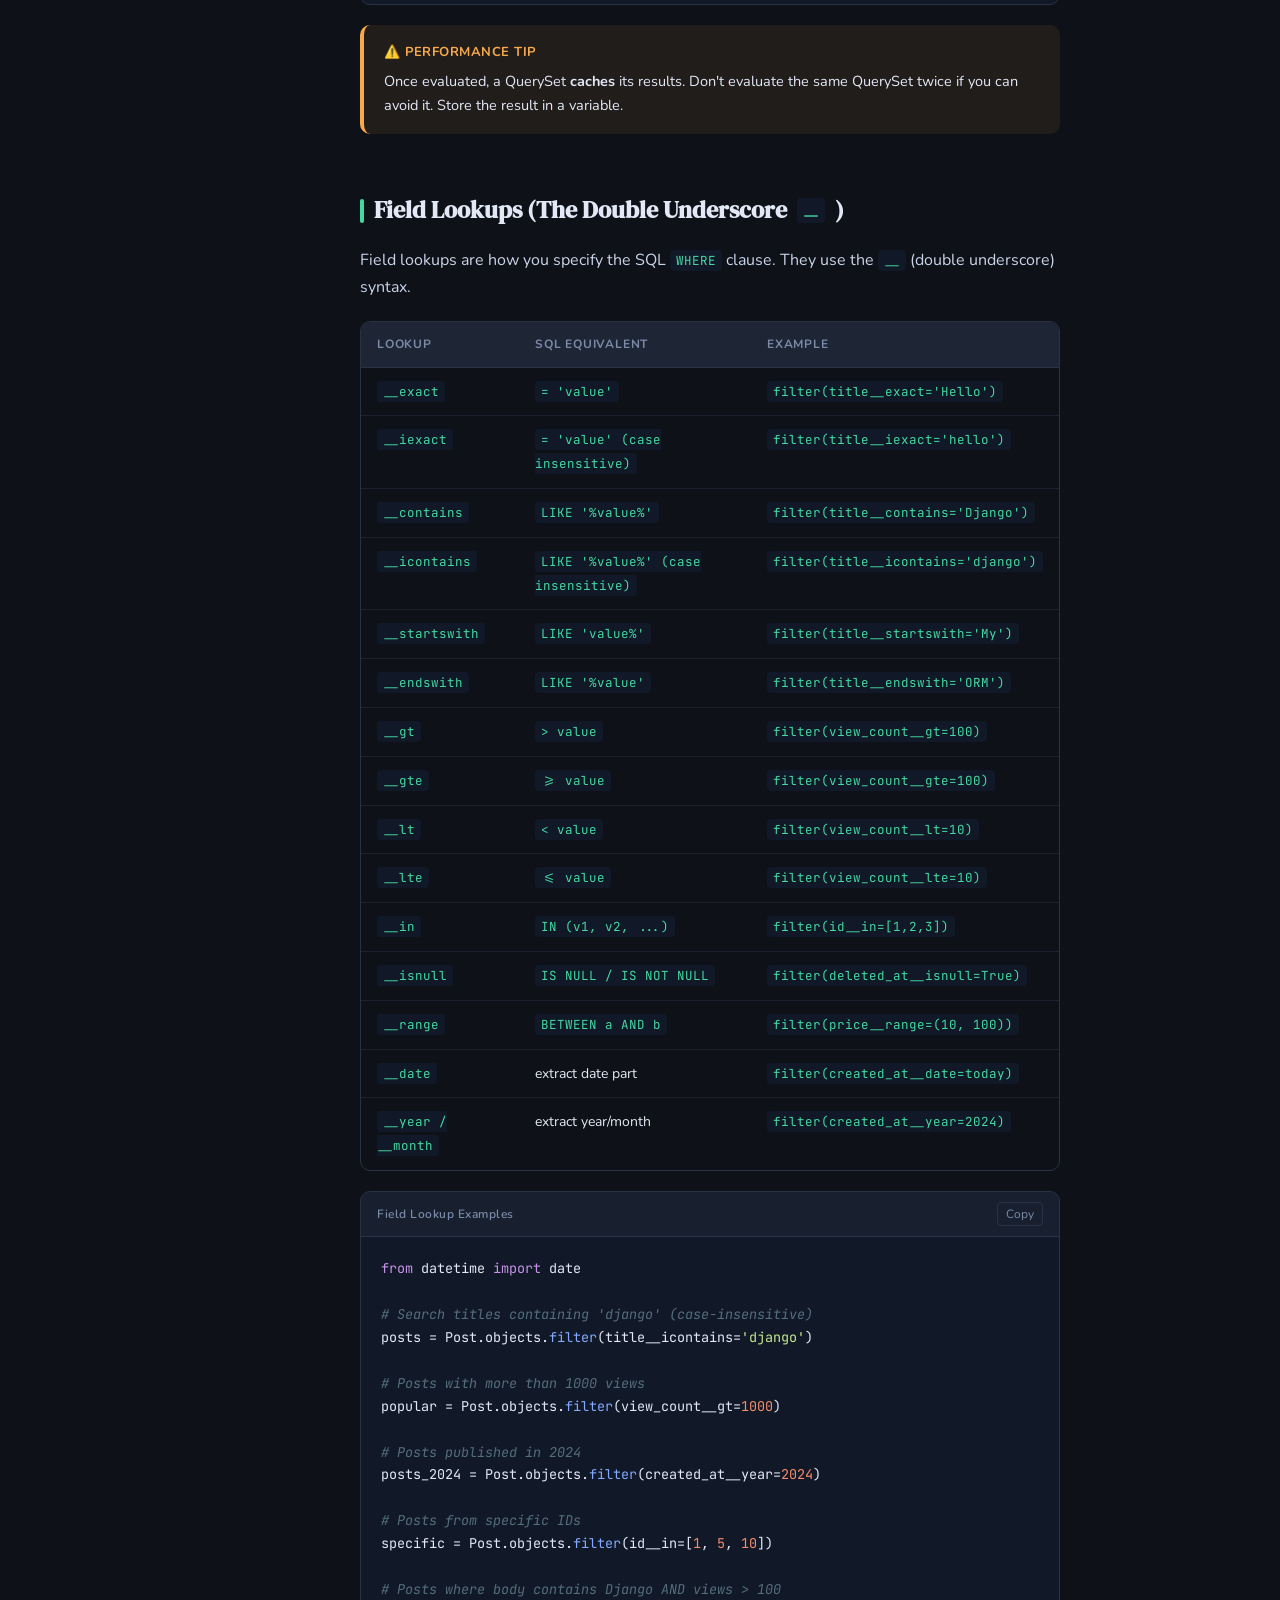
==== commit af6eabf9: "Fix DateTimeField parameters in django-orm-docs.html" ====
--- a/django-orm-docs.html
+++ b/django-orm-docs.html
@@ -676,8 +676,8 @@
                                     related_name=<span class="st">'posts'</span>)
     view_count = models.<span class="cl">PositiveIntegerField</span>(default=<span class="nu">0</span>)
     is_active  = models.<span class="cl">BooleanField</span>(default=<span class="kw">True</span>)
-    created_at = models.<span class="cl">DateTimeField</span>(auto_now_add (usecase: created_at)=<span class="kw">True</span>)
-    updated_at = models.<span class="cl">DateTimeField</span>(auto_now(usecase: updated_at)=<span class="kw">True</span>)
+    created_at = models.<span class="cl">DateTimeField</span>(auto_now_add=<span class="kw">True</span>)
+    updated_at = models.<span class="cl">DateTimeField</span>(auto_now=<span class="kw">True</span>)
 
     <span class="kw">class</span> <span class="cl">Meta</span>:
         ordering = [<span class="st">'-created_at'</span>]            <span class="cm"># newest first</span>
@@ -702,8 +702,8 @@
             <tr><td><code>IntegerField</code></td><td>Whole numbers</td><td><code>default</code></td><td><code>IntegerField(default=0)</code></td></tr>
             <tr><td><code>FloatField / DecimalField</code></td><td>Decimal numbers</td><td><code>max_digits, decimal_places</code></td><td><code>DecimalField(max_digits=10, decimal_places=2)</code></td></tr>
             <tr><td><code>BooleanField</code></td><td>True/False flags</td><td><code>default</code></td><td><code>BooleanField(default=True)</code></td></tr>
-            <tr><td><code>DateField</code></td><td>Date only (no time)</td><td><code>auto_now, auto_now_add</code></td><td><code>DateField(auto_now_add=True)</code></td></tr>
-            <tr><td><code>DateTimeField</code></td><td>Date + time</td><td><code>auto_now, auto_now_add</code></td><td><code>DateTimeField(auto_now=True)</code></td></tr>
+            <tr><td><code>DateField</code></td><td>Date only (no time)</td><td><code>auto_now, auto_now_add</code></td><td><code>DateField(auto_now_add(usecase: created_at)=True)</code></td></tr>
+            <tr><td><code>DateTimeField</code></td><td>Date + time</td><td><code>auto_now, auto_now_add</code></td><td><code>DateTimeField(auto_now(usecase: updated_at)=True)</code></td></tr>
             <tr><td><code>SlugField</code></td><td>URL-friendly strings</td><td><code>unique, max_length</code></td><td><code>SlugField(unique=True)</code></td></tr>
             <tr><td><code>EmailField</code></td><td>Email addresses</td><td><code>max_length</code></td><td><code>EmailField(unique=True)</code></td></tr>
             <tr><td><code>URLField</code></td><td>URLs/links</td><td><code>max_length</code></td><td><code>URLField(blank=True)</code></td></tr>
@@ -736,6 +736,187 @@
       <div class="callout warning">
         <div class="callout-title">⚠️ Common Beginner Mistake: null vs blank</div>
         <code>null=True</code> is a <strong>database</strong> concern — it allows NULL in the DB column. <code>blank=True</code> is a <strong>validation</strong> concern — it allows empty values in Django forms. For CharField/TextField, avoid <code>null=True</code> (use <code>blank=True</code> only); for non-string fields like IntegerField, use <code>null=True</code> if the field is optional.
+      </div>
+    </div>
+
+    <!-- 1.2b Field Options FAQ — Commonly Searched Questions -->
+    <div class="section">
+      <h3 class="section-title">Field Options — Your Questions Answered</h3>
+
+      <!-- Q1: editable=False -->
+      <h4 class="subsection-title">① When do we use <code>editable=False</code>?</h4>
+      <p><code>editable=False</code> tells Django to <strong>exclude this field from all ModelForms and the Django Admin</strong>. The field still exists in the database — it just cannot be edited by a user through a form or admin panel.</p>
+      <p><strong>Real-world use cases:</strong></p>
+      <ul>
+        <li>Auto-set timestamps you never want a user to change</li>
+        <li>Fields computed or set by code (e.g., a slug auto-generated from a title)</li>
+        <li>Internal system fields (e.g., a UUID primary key, a hash, a status set by logic)</li>
+      </ul>
+      <div class="code-block">
+        <div class="code-header"><span class="code-lang">editable=False — Examples</span><button class="code-copy" onclick="copyCode(this)">Copy</button></div>
+        <pre><span class="kw">class</span> <span class="cl">Order</span>(models.Model):
+    order_number = models.<span class="cl">UUIDField</span>(
+        default=uuid.uuid4,
+        editable=<span class="kw">False</span>    <span class="cm"># ← never shown in forms; set automatically</span>
+    )
+    created_at = models.<span class="cl">DateTimeField</span>(
+        auto_now_add=<span class="kw">True</span>,
+        editable=<span class="kw">False</span>    <span class="cm"># ← auto_now_add implies editable=False already</span>
+    )
+    checksum = models.<span class="cl">CharField</span>(max_length=<span class="nu">64</span>, editable=<span class="kw">False</span>)
+    <span class="cm"># checksum is set by your save() logic, never by the user</span>
+
+<span class="cm"># ✅ This field DOES exist in the DB and can be set in code:
+order = Order()
+order.checksum = compute_hash(order)
+order.save()
+
+# ❌ But it will NOT appear in ModelForm or Django Admin forms</span></pre>
+      </div>
+      <div class="callout info">
+        <div class="callout-title">💡 Note</div>
+        <code>auto_now=True</code> and <code>auto_now_add=True</code> automatically set <code>editable=False</code> internally — you don't need to add it yourself for those fields. It's most useful for fields you compute or assign in code.
+      </div>
+
+      <!-- Q2: verbose_name -->
+      <h4 class="subsection-title">② How is <code>verbose_name</code> used in Forms and Django Admin?</h4>
+      <p><code>verbose_name</code> is the <strong>human-readable label</strong> Django shows for a field in forms and the admin panel. Without it, Django auto-generates a label from the field name by replacing underscores with spaces.</p>
+      <div class="code-block">
+        <div class="code-header"><span class="code-lang">verbose_name in Action</span><button class="code-copy" onclick="copyCode(this)">Copy</button></div>
+        <pre><span class="kw">class</span> <span class="cl">UserProfile</span>(models.Model):
+    dob = models.<span class="cl">DateField</span>(
+        verbose_name=<span class="st">'Date of Birth'</span>   <span class="cm"># Admin/form shows "Date of Birth"</span>
+    )                                    <span class="cm"># Without it: shows "Dob" (ugly!)</span>
+
+    phone_no = models.<span class="cl">CharField</span>(
+        max_length=<span class="nu">15</span>,
+        verbose_name=<span class="st">'Phone Number'</span>
+    )
+
+    <span class="kw">class</span> <span class="cl">Meta</span>:
+        verbose_name = <span class="st">'User Profile'</span>           <span class="cm"># singular (admin list heading)</span>
+        verbose_name_plural = <span class="st">'User Profiles'</span>  <span class="cm"># plural (admin sidebar)</span></pre>
+      </div>
+      <div class="callout warning">
+        <div class="callout-title">⚠️ Can you use verbose_name in ORM queries?</div>
+        <strong>No.</strong> <code>verbose_name</code> is purely a display/UI concept. ORM queries always use the actual Python field name (e.g., <code>filter(dob__gte=...)</code>), never the verbose name. It has zero effect on SQL or query behavior.
+      </div>
+      <div class="table-wrap">
+        <table>
+          <thead><tr><th>Where verbose_name appears</th><th>Where it does NOT appear</th></tr></thead>
+          <tbody>
+            <tr><td>Django Admin field labels</td><td>ORM queries (<code>filter</code>, <code>order_by</code>, etc.)</td></tr>
+            <tr><td>ModelForm field labels</td><td>Database column names</td></tr>
+            <tr><td>Error messages from form validation</td><td>Python attribute access</td></tr>
+            <tr><td>Admin sidebar (verbose_name_plural)</td><td>Migration files</td></tr>
+          </tbody>
+        </table>
+      </div>
+
+      <!-- Q3: choices field -->
+      <h4 class="subsection-title">③ How does the <code>choices</code> option work and what table does it create?</h4>
+      <p><code>choices</code> restricts a field to a fixed set of values. The key insight: <strong>Django does NOT create a separate table for choices</strong>. It stores the raw value (the first item in each tuple) directly in the same column. The choices are enforced only at the form/validation level — not in the database.</p>
+      <div class="code-block">
+        <div class="code-header"><span class="code-lang">choices — How It Works</span><button class="code-copy" onclick="copyCode(this)">Copy</button></div>
+        <pre><span class="kw">class</span> <span class="cl">Order</span>(models.Model):
+
+    <span class="cm"># ── Define choices as class-level constants (best practice) ──</span>
+    <span class="kw">class</span> <span class="cl">Status</span>(models.TextChoices):
+        PENDING   = <span class="st">'pending'</span>,   <span class="st">'Pending'</span>
+        PAID      = <span class="st">'paid'</span>,      <span class="st">'Paid'</span>
+        SHIPPED   = <span class="st">'shipped'</span>,   <span class="st">'Shipped'</span>
+        CANCELLED = <span class="st">'cancelled'</span>, <span class="st">'Cancelled'</span>
+
+    status = models.<span class="cl">CharField</span>(
+        max_length=<span class="nu">20</span>,
+        choices=Status.choices,
+        default=Status.PENDING,
+    )
+
+<span class="cm"># ── What gets stored in the DB? ──────────────────────────────
+# Only the RAW VALUE ('pending', 'paid', etc.) is stored.
+# No extra table is created. Just a VARCHAR column.
+
+# ── How to use in code ────────────────────────────────────────</span>
+order = Order.objects.<span class="fn">get</span>(pk=<span class="nu">1</span>)
+print(order.status)                    <span class="cm"># 'pending'  ← raw stored value</span>
+print(order.<span class="fn">get_status_display</span>())     <span class="cm"># 'Pending'  ← human-readable label</span>
+
+<span class="cm"># Filter using the raw value</span>
+Order.objects.<span class="fn">filter</span>(status=Order.Status.PAID)
+Order.objects.<span class="fn">filter</span>(status=<span class="st">'paid'</span>)    <span class="cm"># same thing</span>
+
+<span class="cm"># ── Old-style tuple syntax (still works) ─────────────────────</span>
+STATUS_CHOICES = [
+    (<span class="st">'P'</span>, <span class="st">'Pending'</span>),
+    (<span class="st">'A'</span>, <span class="st">'Approved'</span>),
+    (<span class="st">'R'</span>, <span class="st">'Rejected'</span>),
+]
+status = models.<span class="cl">CharField</span>(max_length=<span class="nu">1</span>, choices=STATUS_CHOICES)</pre>
+      </div>
+      <div class="callout success">
+        <div class="callout-title">✅ TextChoices vs IntegerChoices vs old tuples</div>
+        Use <code>models.TextChoices</code> (Django 3.0+) — it gives you autocomplete, prevents typos, and auto-generates the choices list. Use <code>models.IntegerChoices</code> when storing integers. Old-style tuple lists still work but are harder to maintain.
+      </div>
+      <div class="callout info">
+        <div class="callout-title">💡 choices vs a separate FK table</div>
+        Use <code>choices</code> when the options are <strong>fixed and defined in code</strong> (e.g., order statuses, priority levels). Use a separate model + ForeignKey when options need to be <strong>created/edited at runtime</strong> by users (e.g., tags, categories, countries). Choices live in your code; FK tables live in your database.
+      </div>
+
+      <!-- Q4: on_delete -->
+      <h4 class="subsection-title">④ What exactly does <code>on_delete=models.CASCADE</code> do?</h4>
+      <p>When you define a <code>ForeignKey</code>, you must tell Django: <em>"What should happen to the child row when the parent row is deleted?"</em> <code>on_delete</code> is your answer. <code>CASCADE</code> means <strong>delete the child too</strong>.</p>
+      <div class="code-block">
+        <div class="code-header"><span class="code-lang">on_delete — All Options with Real Examples</span><button class="code-copy" onclick="copyCode(this)">Copy</button></div>
+        <pre><span class="kw">class</span> <span class="cl">Post</span>(models.Model):
+    <span class="cm"># CASCADE: delete Post when its Author is deleted
+    # → A post cannot exist without an author. Makes sense.</span>
+    author = models.<span class="cl">ForeignKey</span>(User, on_delete=models.CASCADE)
+
+    <span class="cm"># SET_NULL: keep Post but clear its category when category is deleted
+    # → A post can exist without a category. Requires null=True.</span>
+    category = models.<span class="cl">ForeignKey</span>(Category, on_delete=models.SET_NULL,
+                                    null=<span class="kw">True</span>, blank=<span class="kw">True</span>)
+
+    <span class="cm"># PROTECT: prevent deleting a Tag if any Post still uses it
+    # → Raises ProtectedError — forces you to reassign first.</span>
+    primary_tag = models.<span class="cl">ForeignKey</span>(Tag, on_delete=models.PROTECT,
+                                       null=<span class="kw">True</span>)
+
+    <span class="cm"># SET_DEFAULT: set to a default value when parent deleted</span>
+    editor = models.<span class="cl">ForeignKey</span>(User, on_delete=models.SET_DEFAULT,
+                                  default=<span class="nu">1</span>, related_name=<span class="st">'edited_posts'</span>)
+
+    <span class="cm"># SET(): call a function to get the value to set</span>
+    reviewer = models.<span class="cl">ForeignKey</span>(User, on_delete=models.<span class="fn">SET</span>(get_sentinel_user),
+                                    related_name=<span class="st">'reviewed_posts'</span>, null=<span class="kw">True</span>)
+
+<span class="cm"># ── What CASCADE looks like in practice ──────────────────────────
+# You have: User(id=5) → [Post(id=10), Post(id=11), Post(id=12)]
+
+User.objects.filter(pk=5).delete()
+# SQL: DELETE FROM auth_user WHERE id=5
+# Django then automatically runs:
+# SQL: DELETE FROM blog_post WHERE author_id=5
+# All 3 posts are gone too — cascaded!</span></pre>
+      </div>
+      <div class="callout danger">
+        <div class="callout-title">🚨 CASCADE Can Delete More Than You Think</div>
+        CASCADE is recursive. If Post has Comments with <code>on_delete=CASCADE</code>, then deleting a User deletes their Posts, which deletes all Comments on those posts. Always trace the full cascade chain before using it. Use <code>PROTECT</code> when you want to be safe and explicit.
+      </div>
+      <div class="table-wrap">
+        <table>
+          <thead><tr><th>on_delete option</th><th>What happens to child row</th><th>Requires</th><th>Best for</th></tr></thead>
+          <tbody>
+            <tr><td><code>CASCADE</code></td><td>Child is deleted too</td><td>—</td><td>Child can't exist without parent</td></tr>
+            <tr><td><code>SET_NULL</code></td><td>FK column set to NULL</td><td><code>null=True</code></td><td>Child can exist alone (optional parent)</td></tr>
+            <tr><td><code>SET_DEFAULT</code></td><td>FK set to field's default</td><td><code>default=...</code></td><td>A meaningful fallback parent exists</td></tr>
+            <tr><td><code>PROTECT</code></td><td>Raises <code>ProtectedError</code></td><td>—</td><td>Must not delete parent while children exist</td></tr>
+            <tr><td><code>RESTRICT</code></td><td>Like PROTECT but smarter in transactions</td><td>—</td><td>Complex deletion logic</td></tr>
+            <tr><td><code>SET(func)</code></td><td>FK set to return value of function</td><td>callable</td><td>Dynamic fallback (e.g., "anonymous" user)</td></tr>
+            <tr><td><code>DO_NOTHING</code></td><td>Nothing — may cause DB integrity error</td><td>—</td><td>When you manage integrity yourself (rare)</td></tr>
+          </tbody>
+        </table>
       </div>
     </div>
 
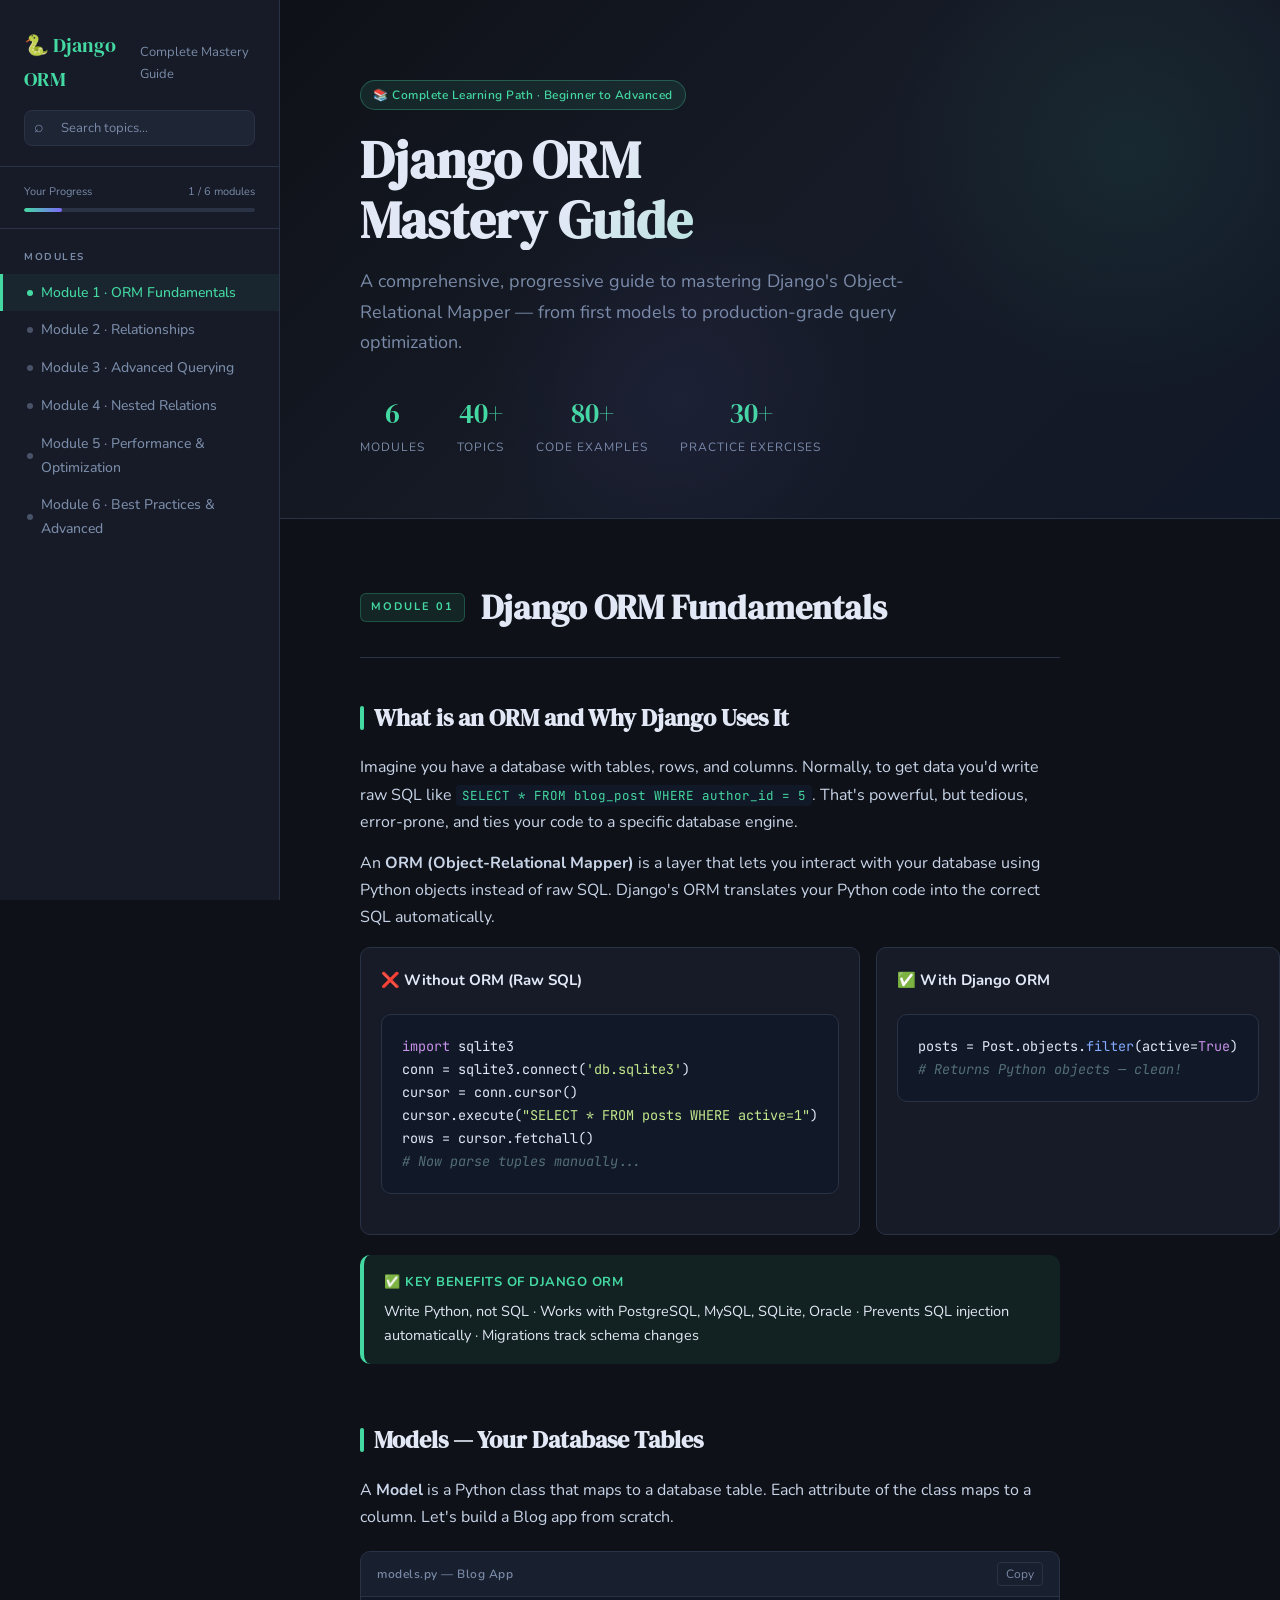
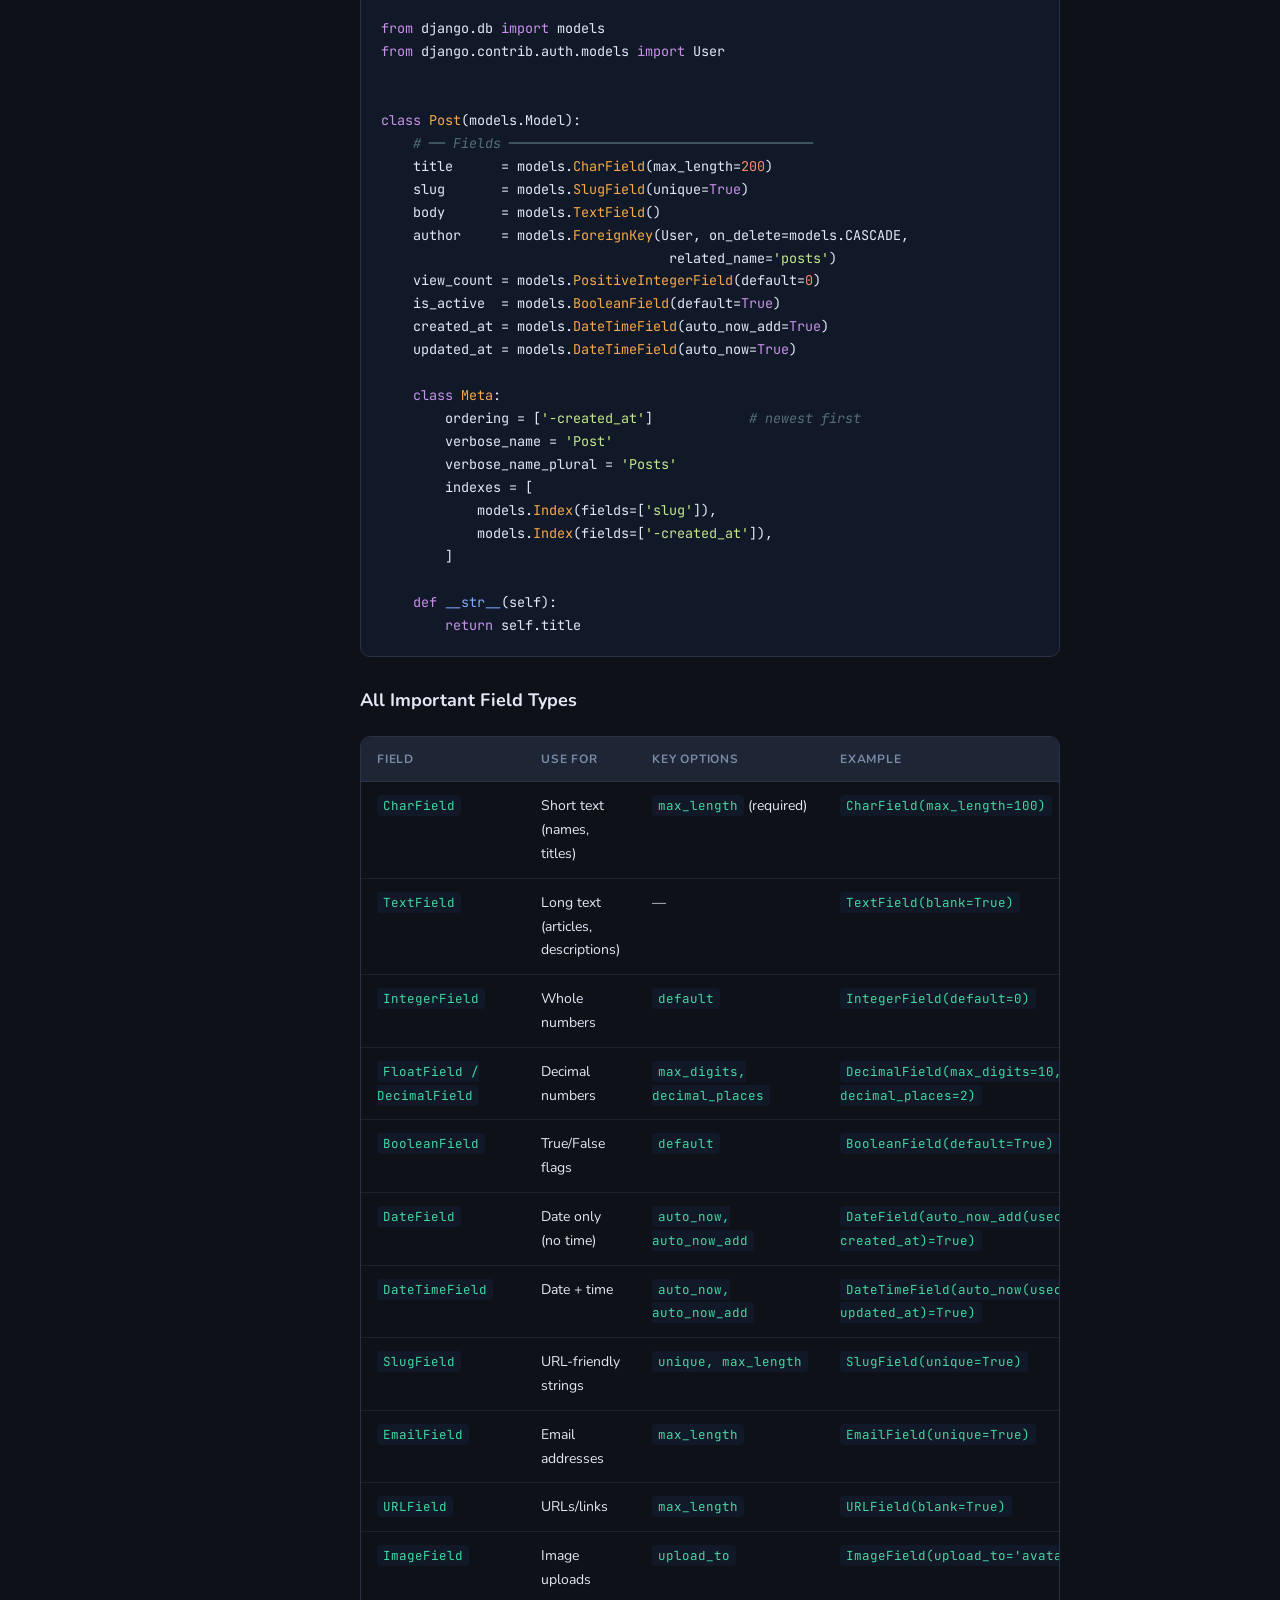
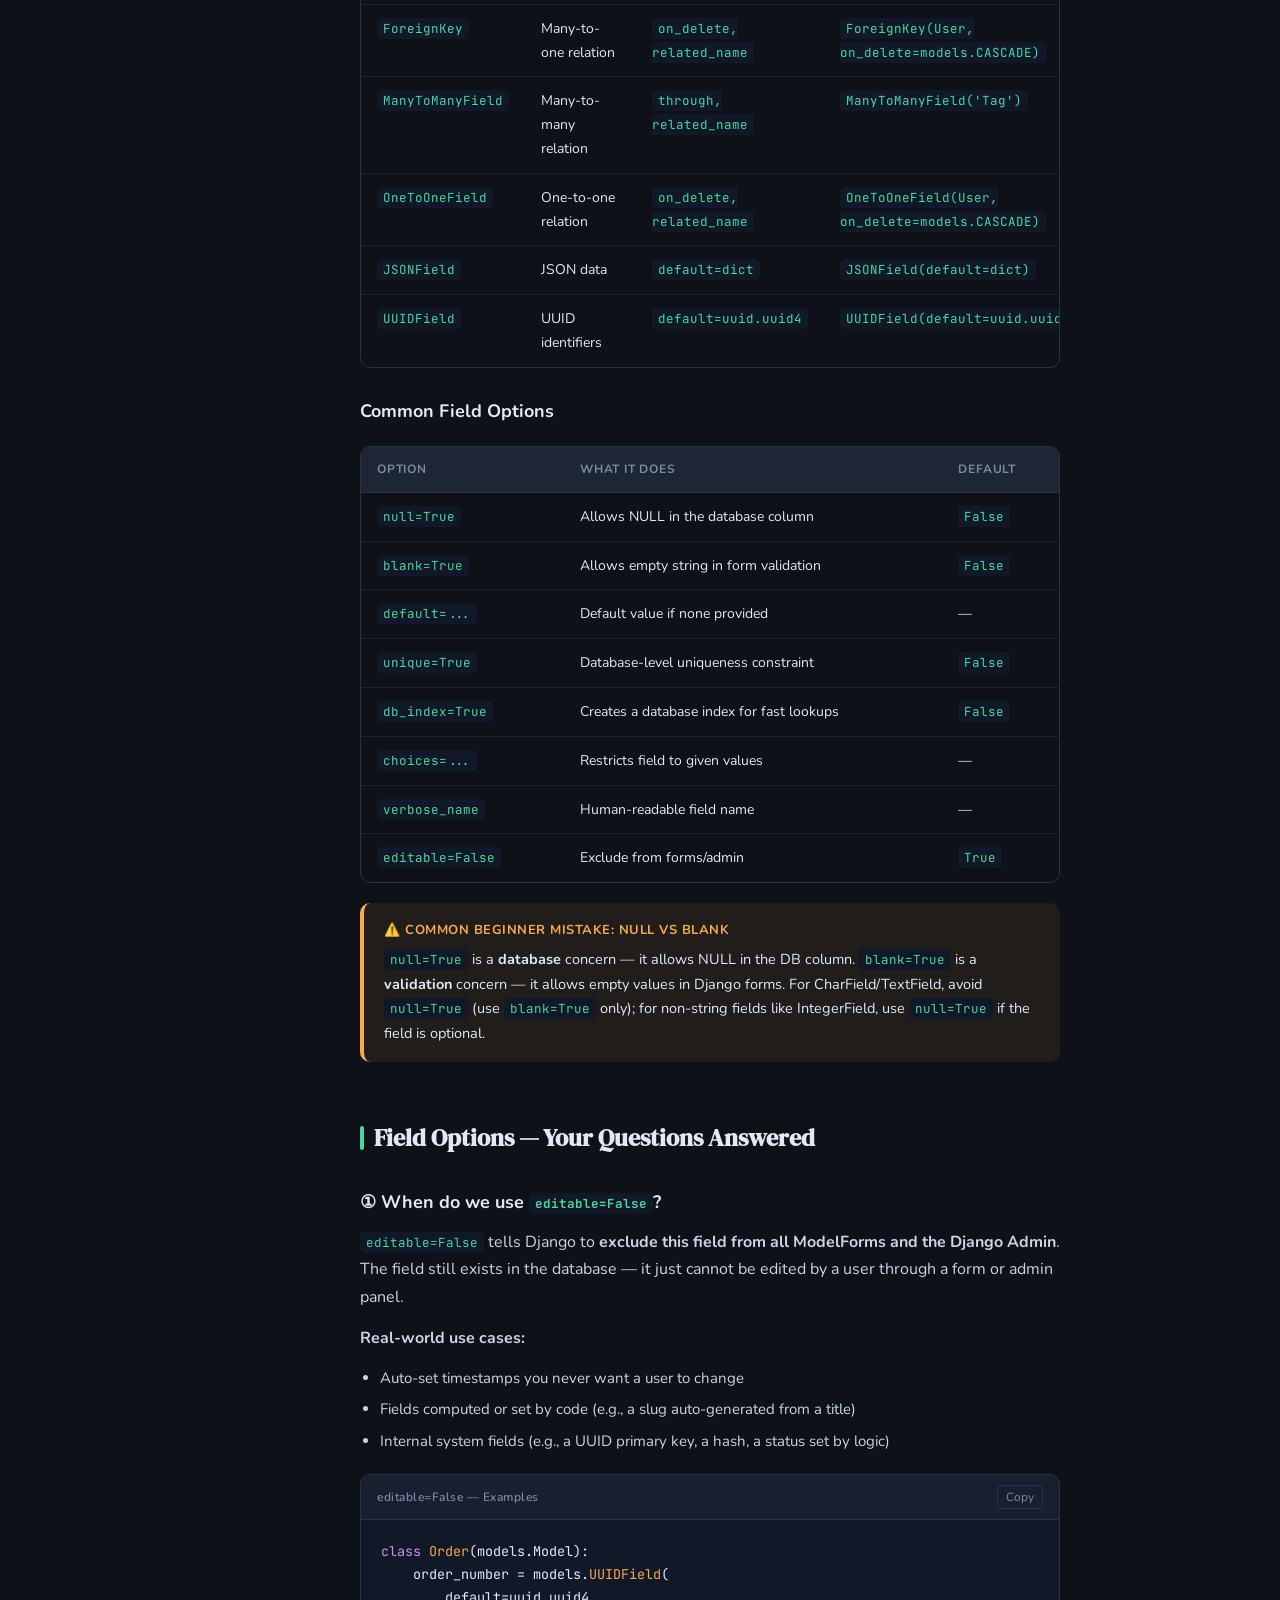
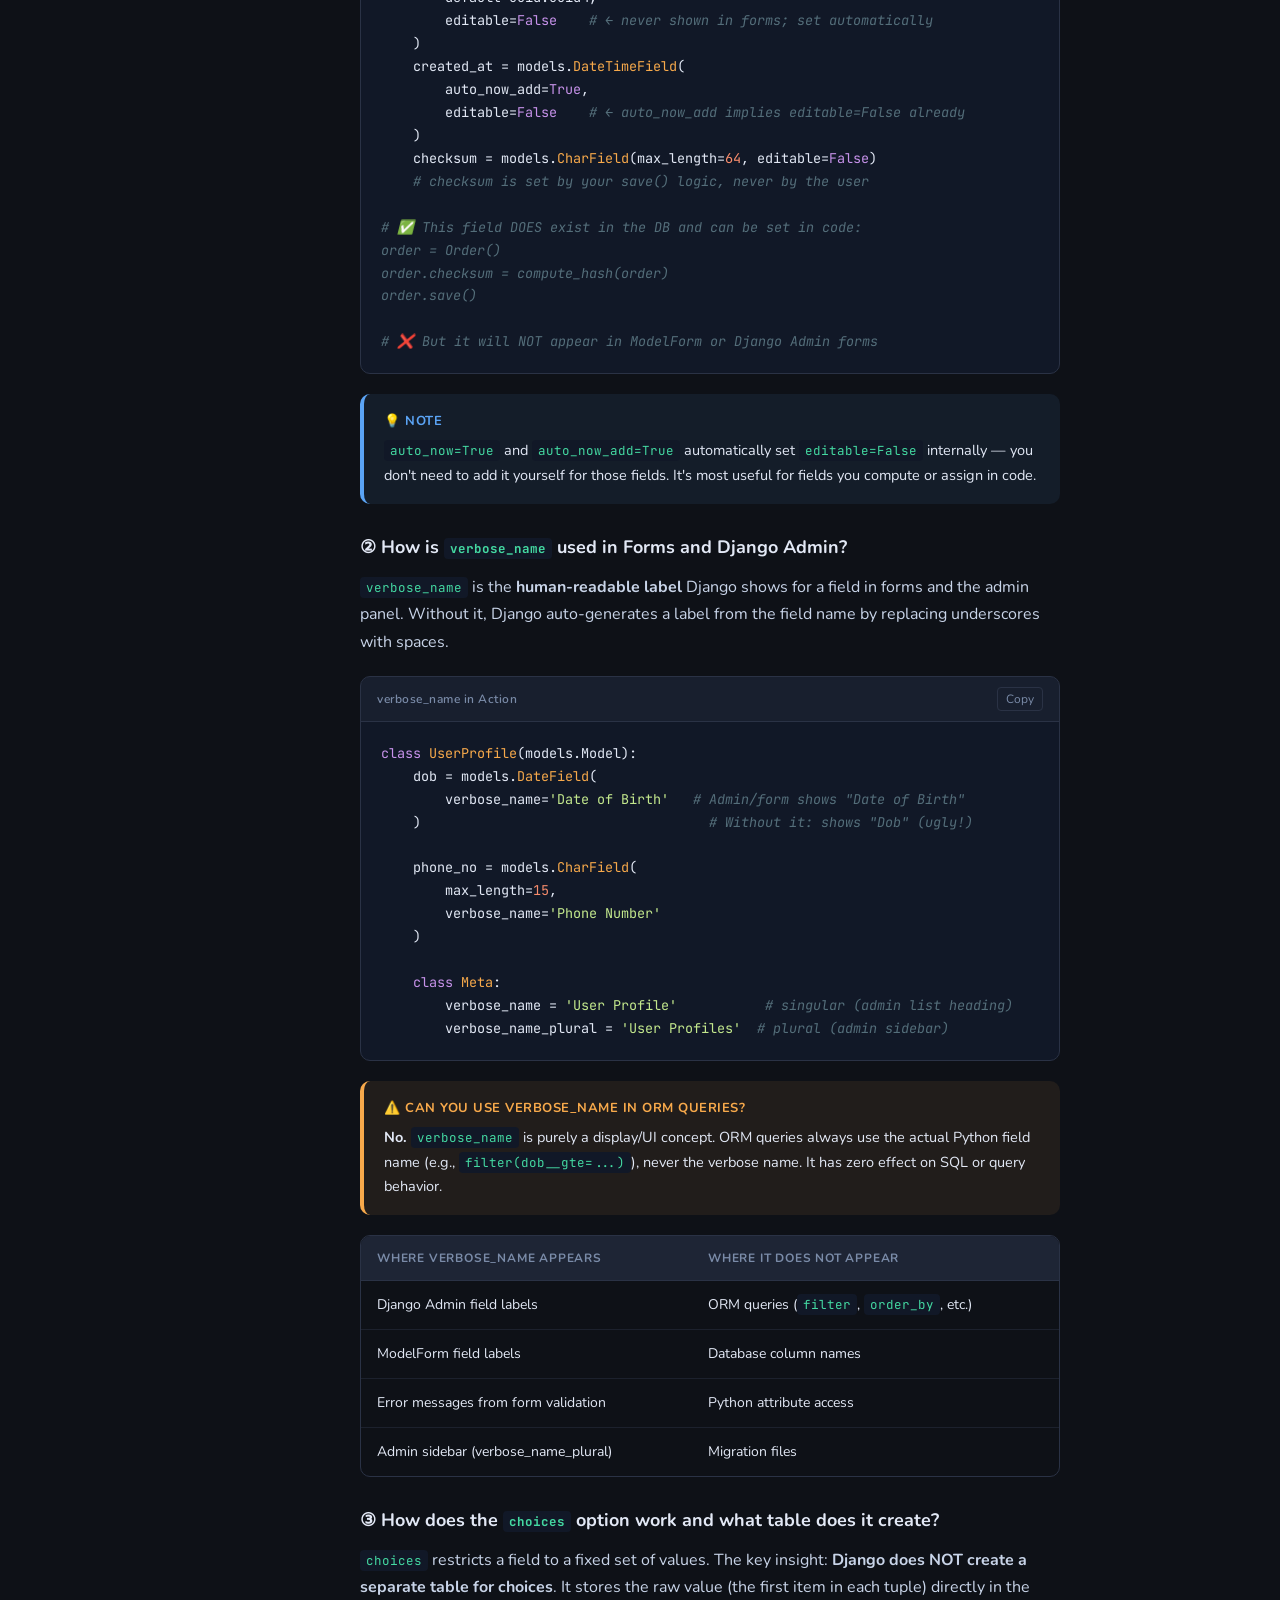
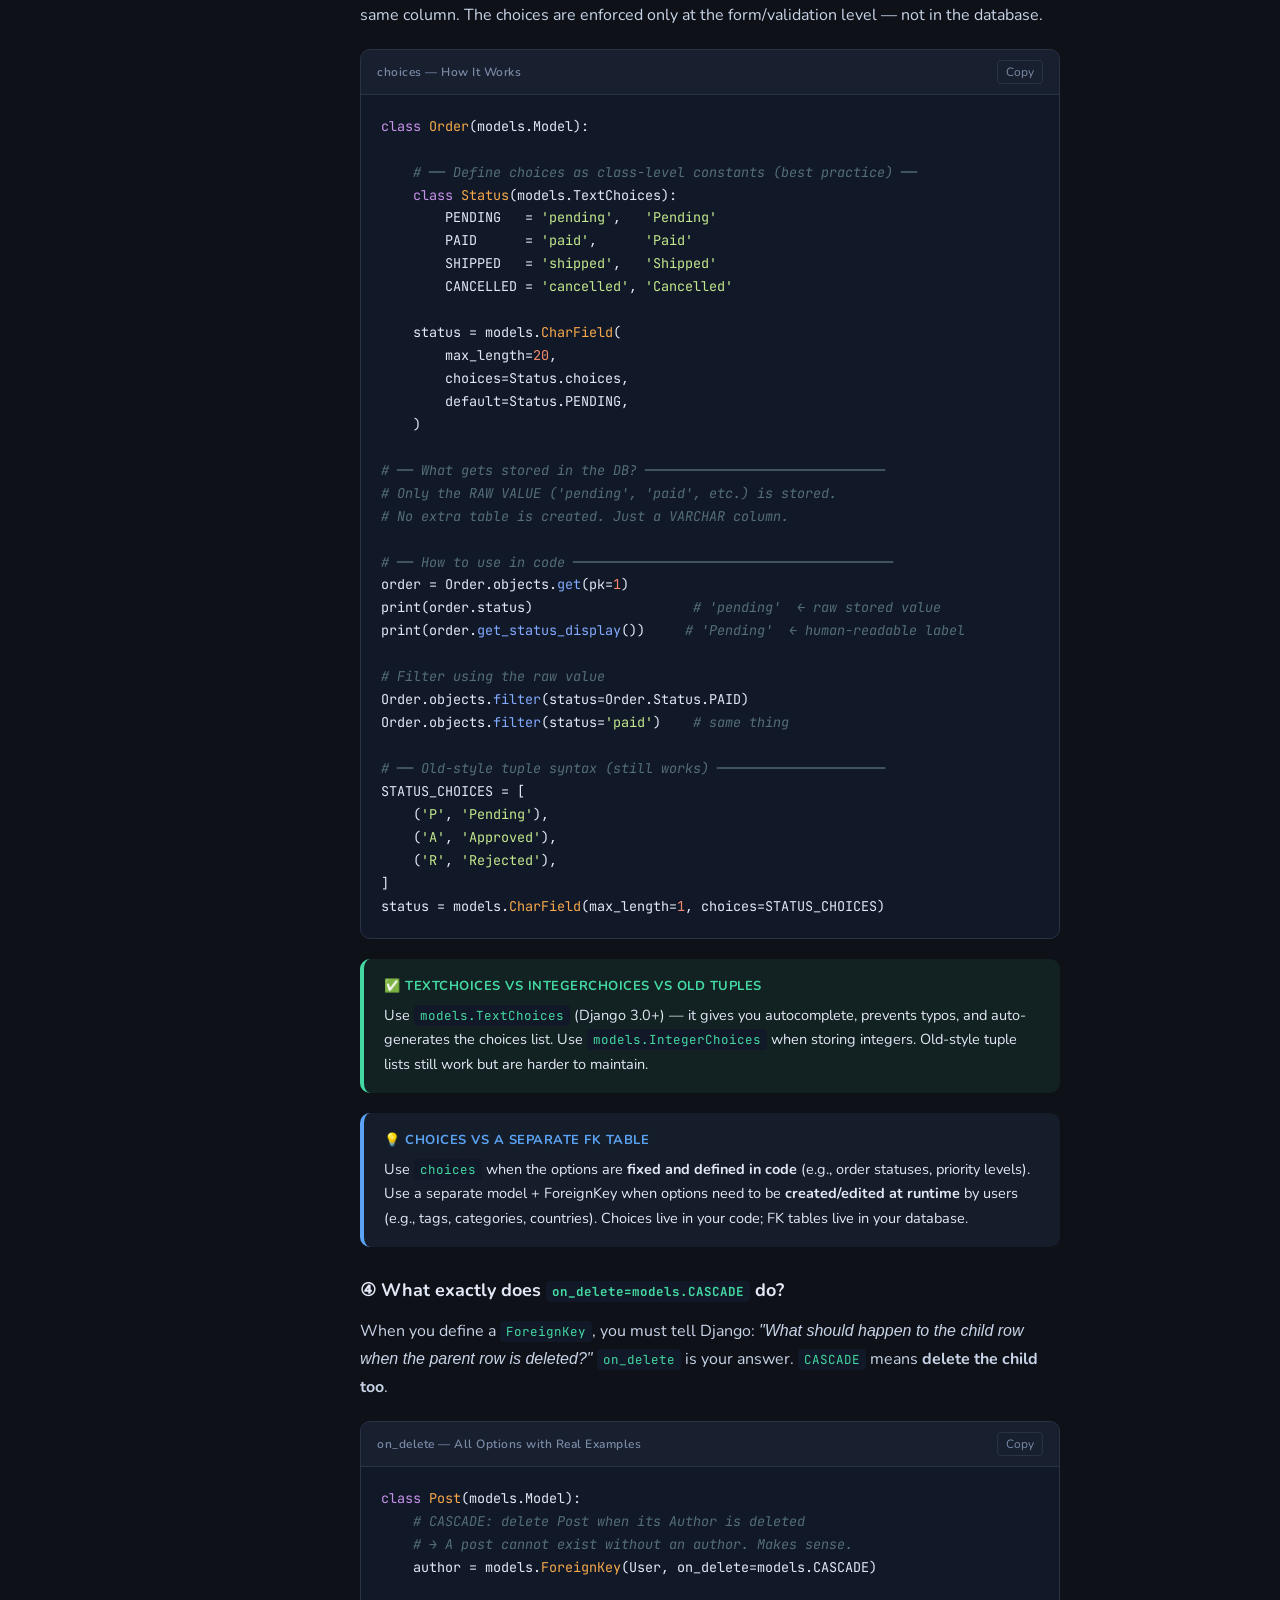
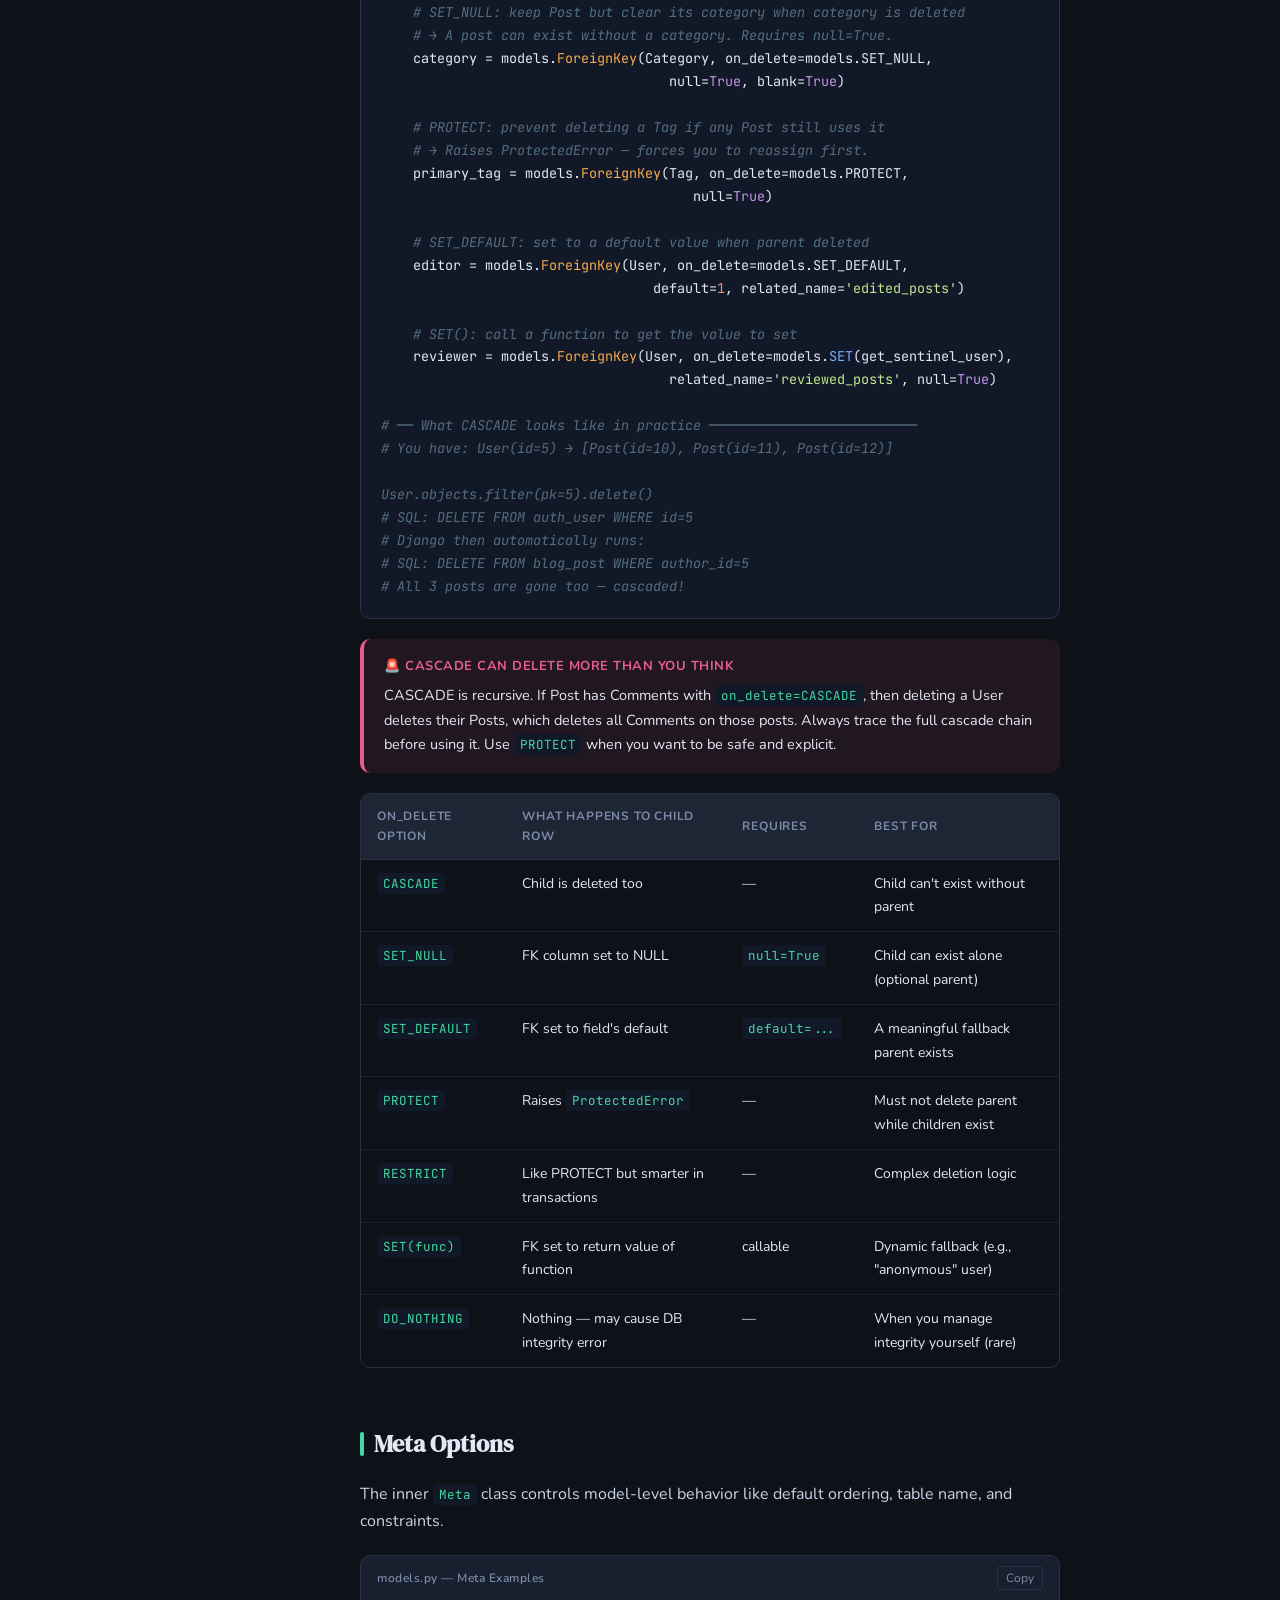
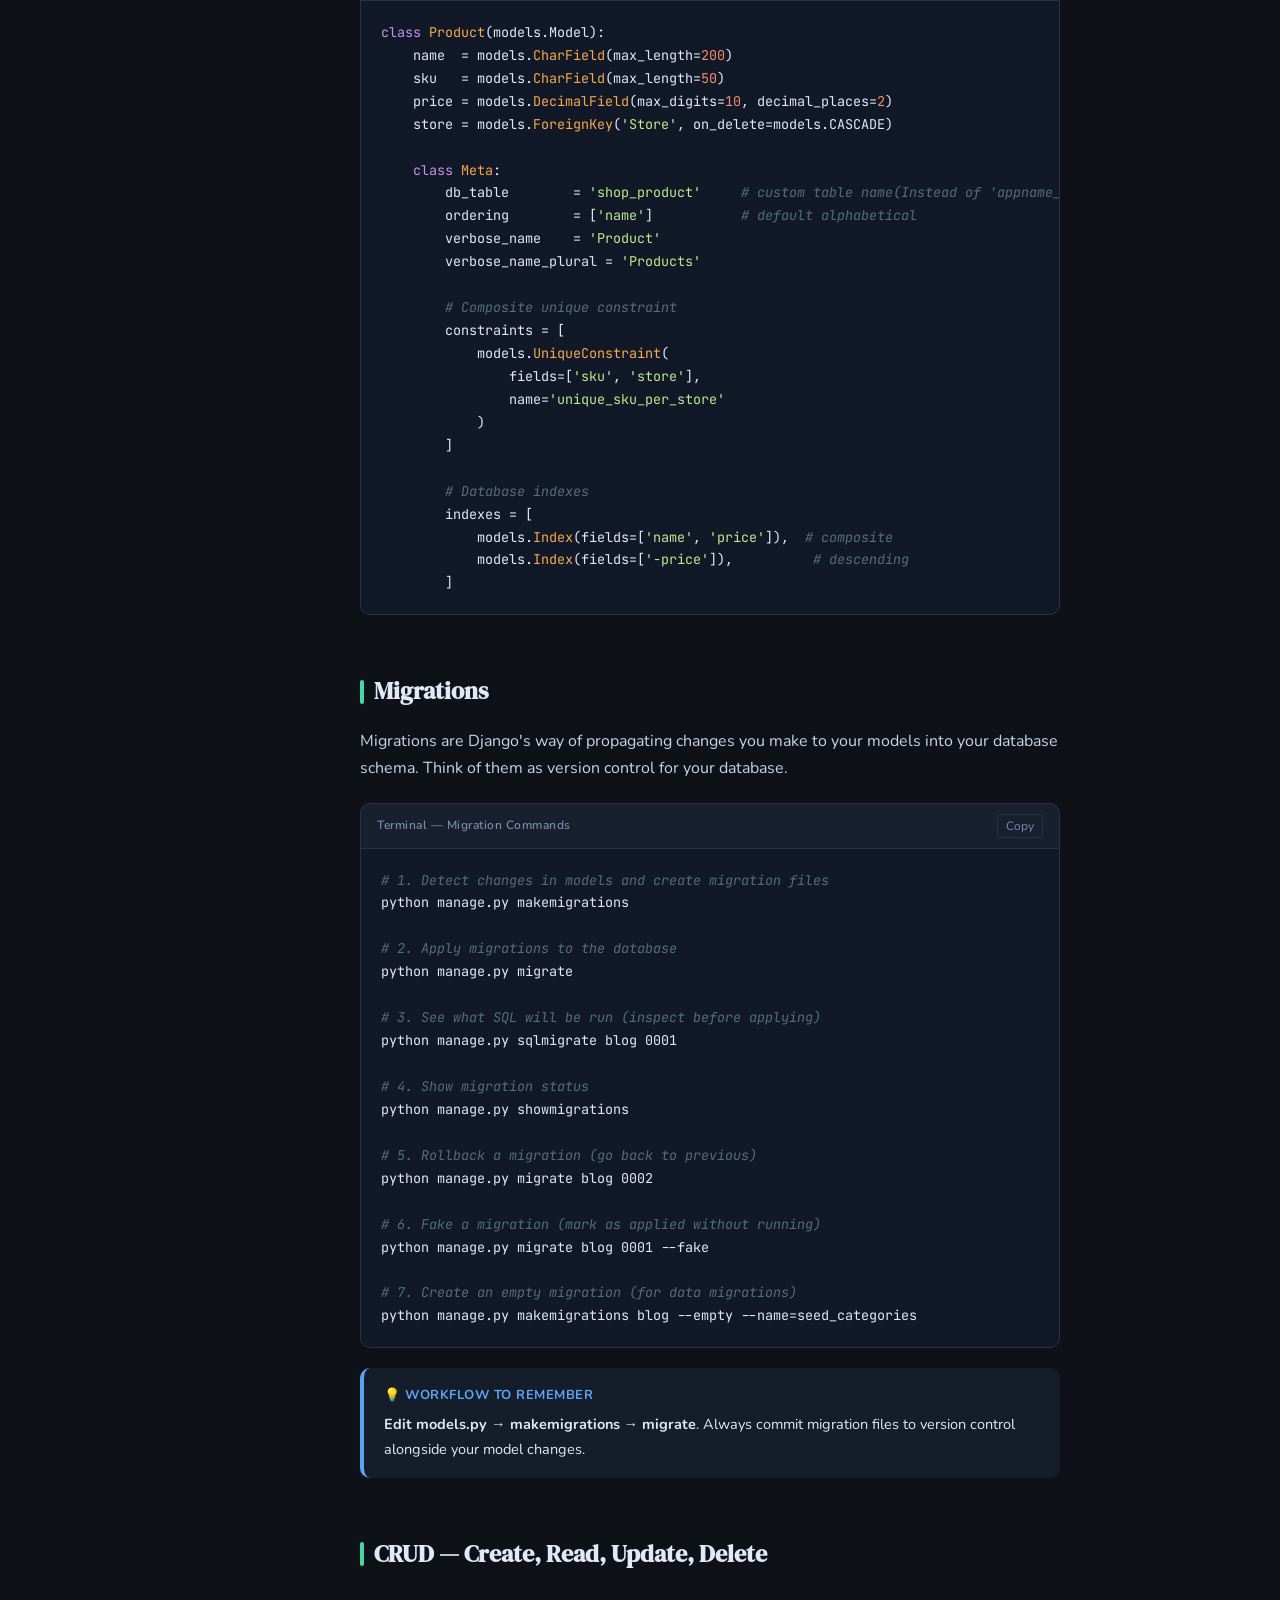
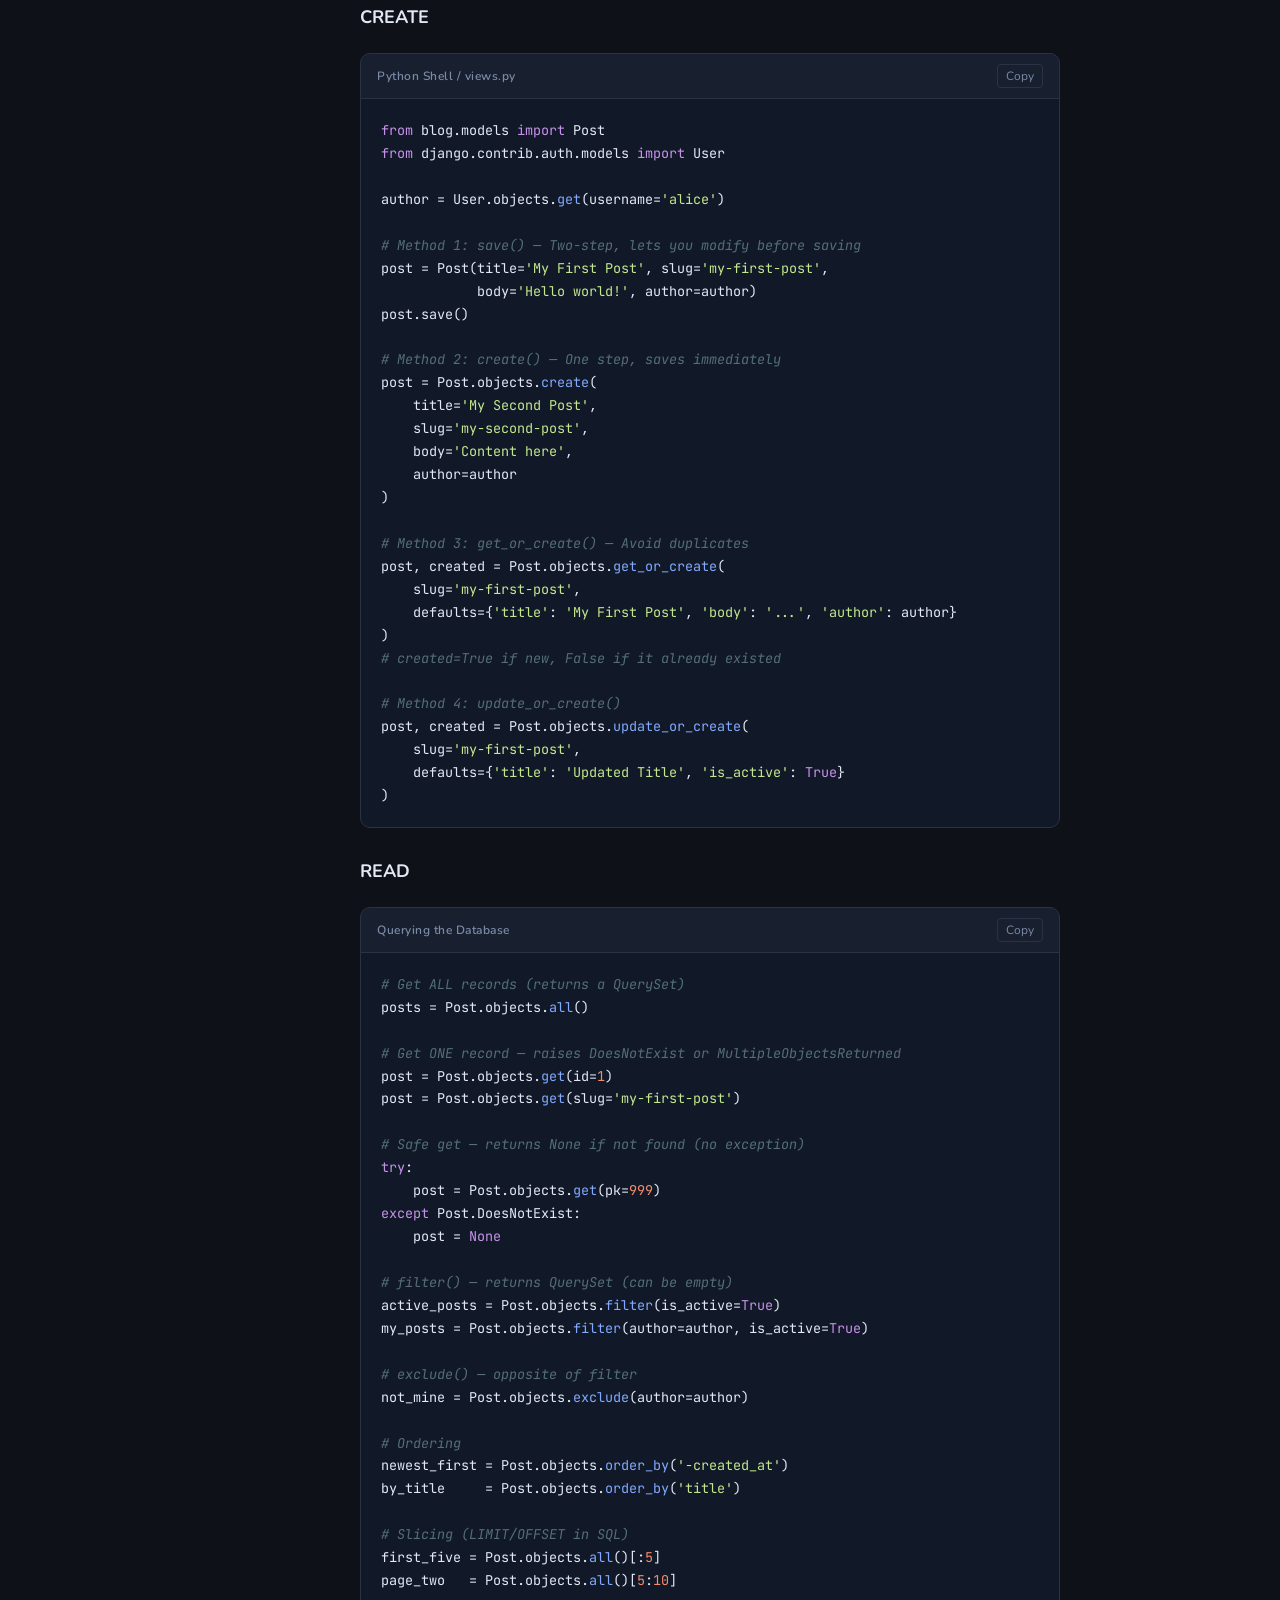
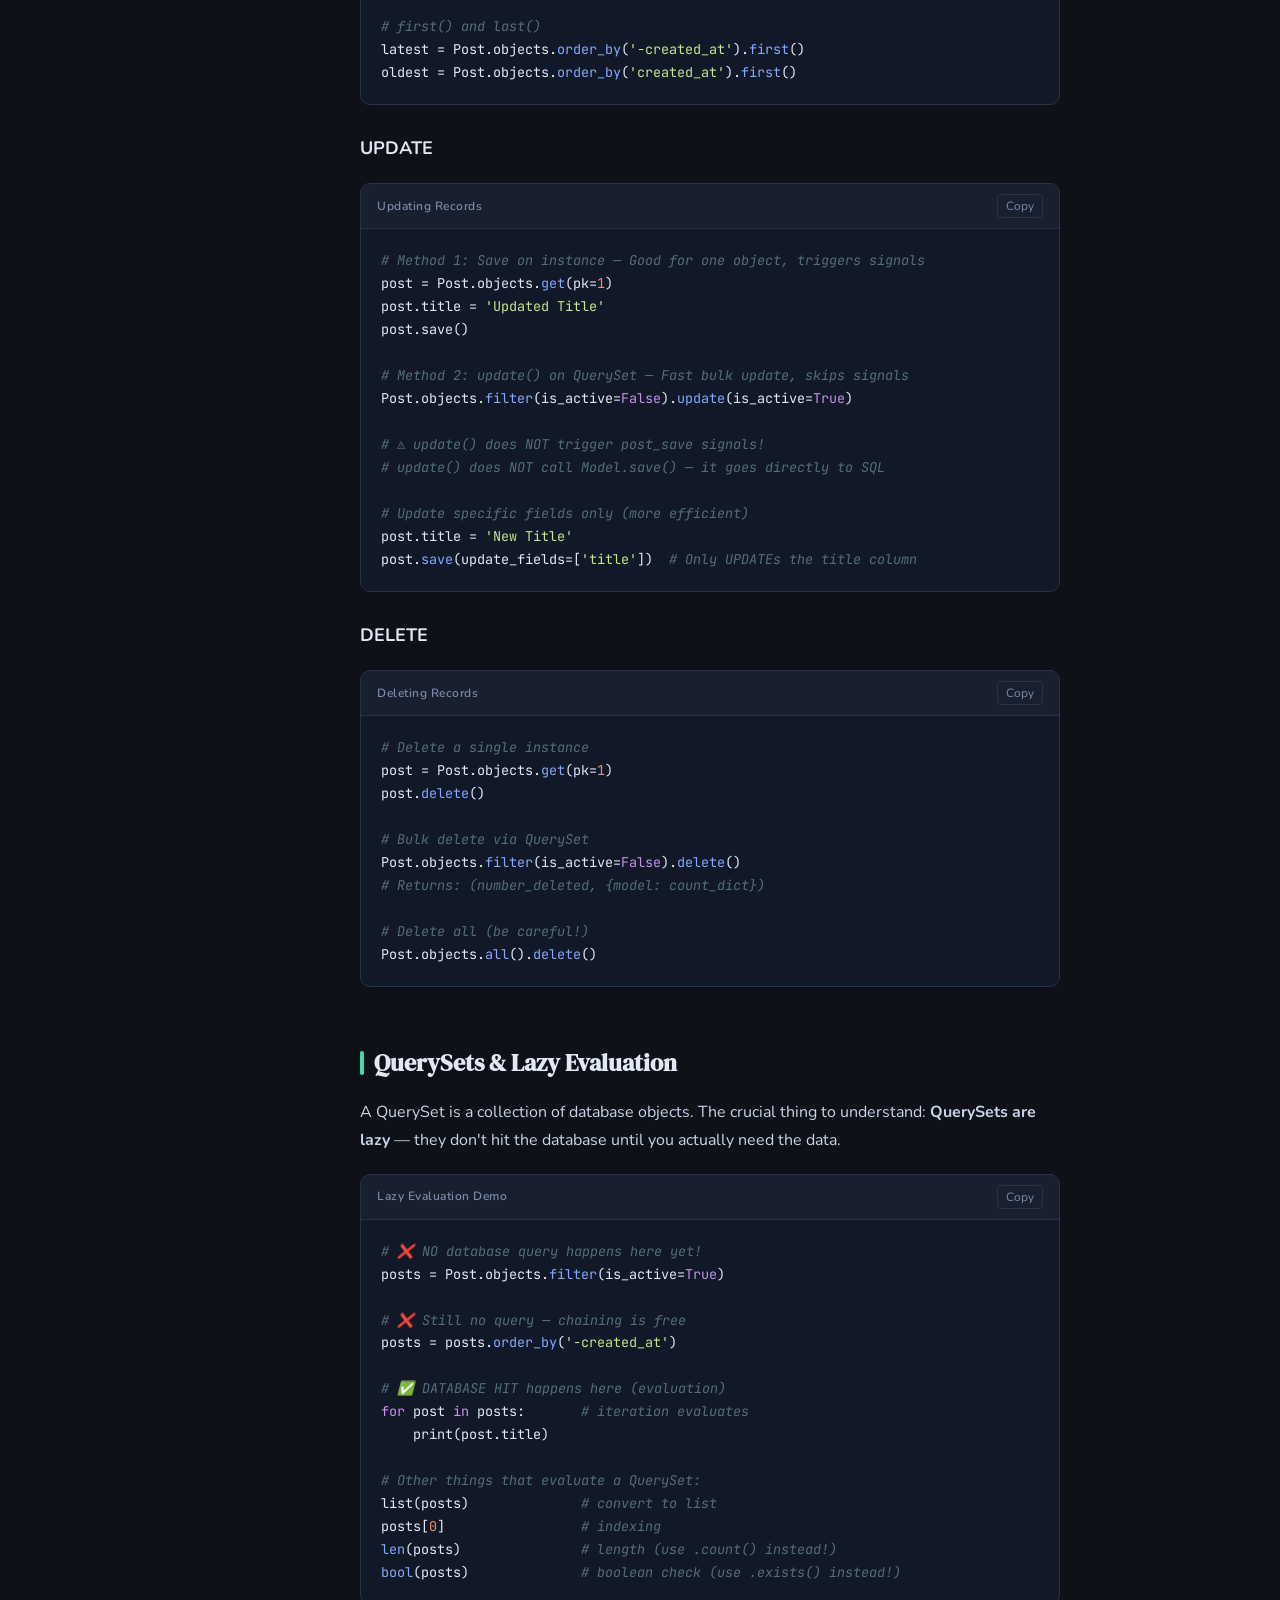
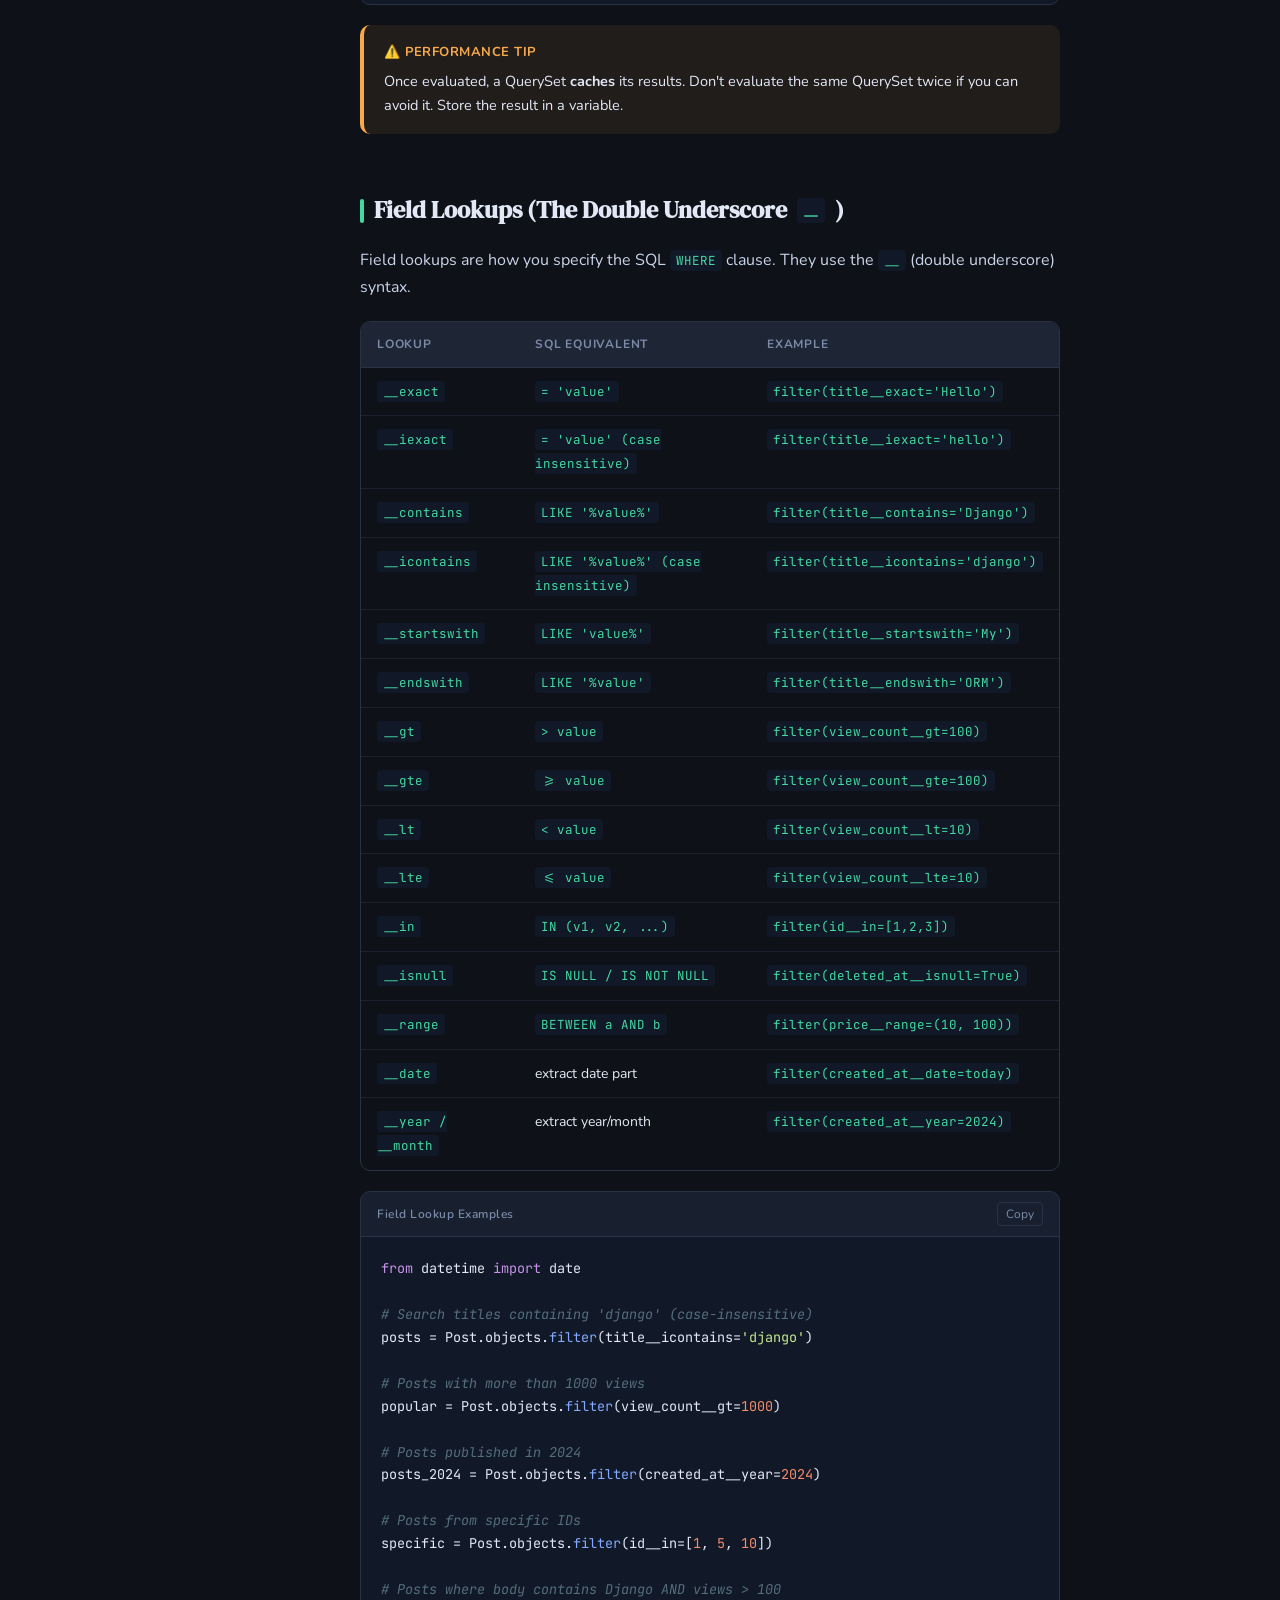
==== commit 19dc0ff7: "Update django-orm-docs.html" ====
--- a/django-orm-docs.html
+++ b/django-orm-docs.html
@@ -933,7 +933,7 @@
     store = models.<span class="cl">ForeignKey</span>(<span class="st">'Store'</span>, on_delete=models.CASCADE)
 
     <span class="kw">class</span> <span class="cl">Meta</span>:
-        db_table        = <span class="st">'shop_product'</span>     <span class="cm"># custom table name</span>
+        db_table        = <span class="st">'shop_product'</span>     <span class="cm"># custom table name(Instead of 'appname_product', this table will be named 'shop_product')</span>
         ordering        = [<span class="st">'name'</span>]           <span class="cm"># default alphabetical</span>
         verbose_name    = <span class="st">'Product'</span>
         verbose_name_plural = <span class="st">'Products'</span>
